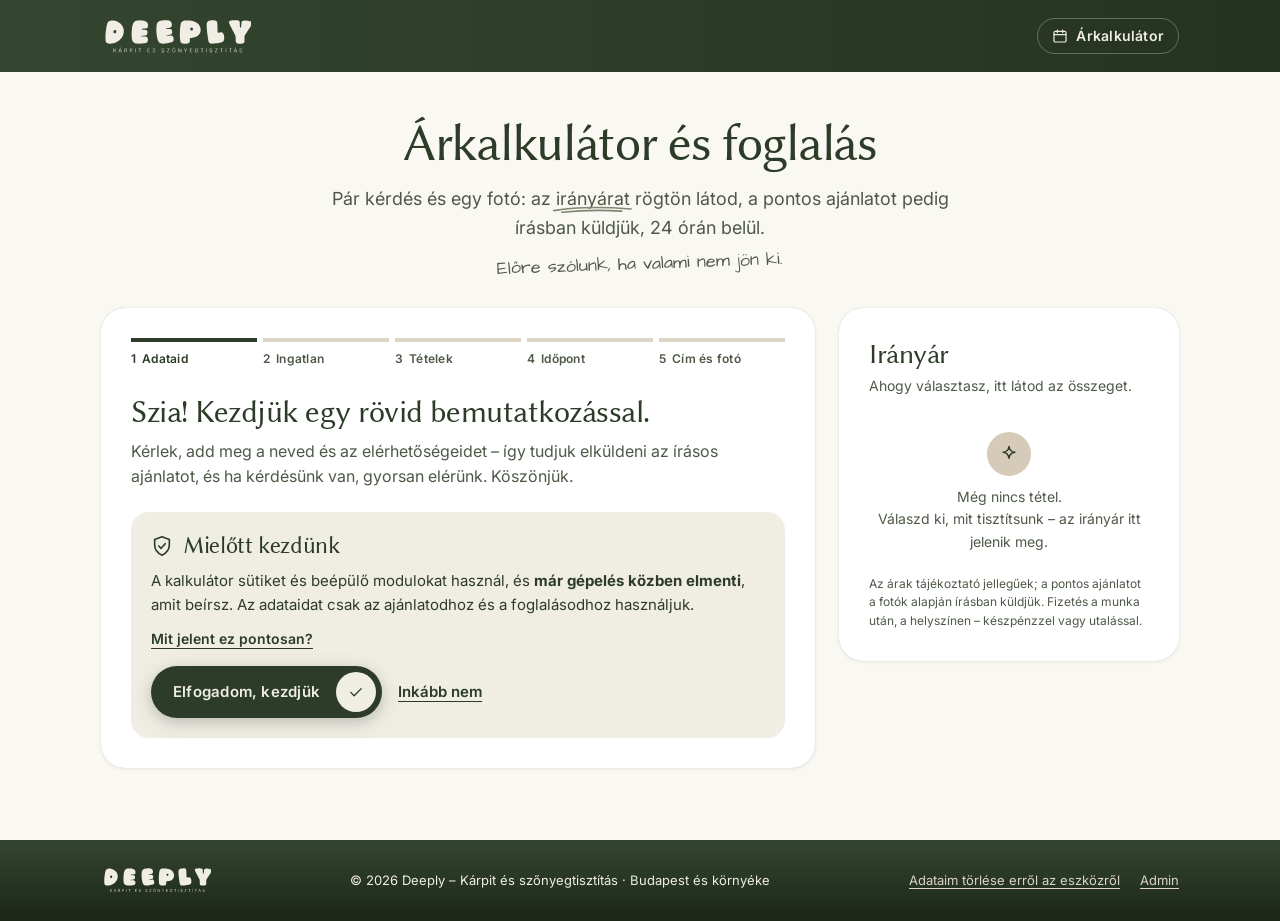
==== deeply/arkalkulator_foglalas.html @ d41de2c8 "Deeply: mobil lapozó-jelzés, új árkalkulátor (arculat, hozzájárulás, gépelés közbeni mentés, ajánlás" ====
<!DOCTYPE html>
<html lang="hu">
<head>
<meta charset="UTF-8">
<meta name="viewport" content="width=device-width, initial-scale=1.0, viewport-fit=cover">
<meta name="theme-color" content="#2D3C29">
<title>Árkalkulátor és foglalás – Deeply Kárpit és szőnyegtisztítás</title>
<link rel="icon" href="data:image/svg+xml,%3Csvg%20xmlns%3D%22http%3A%2F%2Fwww.w3.org%2F2000%2Fsvg%22%20viewBox%3D%220%200%205100%205130%22%3E%3Cpath%20fill%3D%22%232E3C29%22%20fill-rule%3D%22evenodd%22%20d%3D%22M102.1%202563.1A2454.7%202454.7%200%201%200%205011.5%202563.1A2454.7%202454.7%200%201%200%20102.1%202563.1Z%20M2674.0%201786.0C2605.0%201763.7%202537.5%201751.0%202470.0%201744.0C2402.5%201737.0%202323.2%201740.3%202269.0%201744.0C2214.8%201747.7%202183.0%201755.7%202145.0%201766.0C2107.0%201776.3%202071.2%201790.8%202041.0%201806.0C2010.8%201821.2%201985.8%201839.2%201964.0%201857.0C1942.2%201874.8%201925.5%201890.5%201910.0%201913.0C1894.5%201935.5%201882.8%201933.7%201871.0%201992.0C1859.2%202050.3%201845.3%202174.2%201839.0%202263.0C1832.7%202351.8%201827.5%202384.3%201833.0%202525.0C1838.5%202665.7%201859.3%202973.7%201872.0%203107.0C1884.7%203240.3%201893.8%203255.3%201909.0%203325.0C1924.2%203394.7%201944.5%203478.7%201963.0%203525.0C1981.5%203571.3%201998.0%203583.0%202020.0%203603.0C2042.0%203623.0%202052.2%203636.5%202095.0%203645.0C2137.8%203653.5%202215.8%203658.2%202277.0%203654.0C2338.2%203649.8%202405.2%203634.7%202462.0%203620.0C2518.8%203605.3%202557.3%203594.2%202618.0%203566.0C2678.7%203537.8%202766.3%203490.2%202826.0%203451.0C2885.7%203411.8%202928.3%203376.2%202976.0%203331.0C3023.7%203285.8%203071.3%203234.3%203112.0%203180.0C3152.7%203125.7%203192.2%203059.3%203220.0%203005.0C3247.8%202950.7%203263.5%202907.0%203279.0%202854.0C3294.5%202801.0%203307.0%202736.7%203313.0%202687.0C3319.0%202637.3%203320.5%202612.2%203315.0%202556.0C3309.5%202499.8%203295.2%202406.7%203280.0%202350.0C3264.8%202293.3%203245.5%202257.0%203224.0%202216.0C3202.5%202175.0%203185.3%202145.5%203151.0%202104.0C3116.7%202062.5%203062.5%202004.7%203018.0%201967.0C2973.5%201929.3%202941.3%201908.2%202884.0%201878.0C2826.7%201847.8%202743.0%201808.3%202674.0%201786.0Z%20M2699.0%202616.1A115.2%20130.6%20175.2%201%200%202469.5%202635.5A115.2%20130.6%20175.2%201%200%202699.0%202616.1Z%22%2F%3E%3C%2Fsvg%3E">
<link rel="preconnect" href="https://fonts.googleapis.com">
<link href="https://fonts.googleapis.com/css2?family=Libertinus+Sans:wght@400;700&display=swap" rel="stylesheet">
<link href="https://fonts.googleapis.com/css2?family=Inter:wght@400;500;600&display=swap" rel="stylesheet">
<link href="https://fonts.googleapis.com/css2?family=Architects+Daughter&display=swap" rel="stylesheet">
<!--
  Deeply – vevői árkalkulátor + foglalás (2026-10-19-i változat)
  • Arculat: a főoldallal közös Pantone-paletta, Libertinus Sans / Inter, a főoldal fejléce és gombjai (08_Brand_OS/A_kefe/Alapok).
  • Az első lépés a bemutatkozás: adatkezelés + sütik elfogadása, utána név, e-mail, telefon (mind kötelező).
  • Gépelés közben ment: a böngészőbe (localStorage) és – ha az Apps Script már ismeri a 'lead' műveletet – a Google-táblázat
    „Érdeklődők” lapjára. Mentés csak az elfogadás után indul.
  • Emlékszik, mire kattintott a látogató: a főoldal linkje hozza (?pick=…&int=…&faq=…&how=…&from=…), a kalkulátor pedig
    a saját választásait is megjegyzi – ebből ajánl.
  • Az árazás, a foglalás formátuma (tc_bookings_v1) és az admin-beállítások (tc_pricing_v1) változatlanok.
-->
<style>
:root{--mv:#2D3C29;--cm:#F0EDE5;--mg:#7E8772;--fog:#D6CBB9;--wt:#A0907F;--paper:#FAF8F3;--muted:#4E5948;--line:#DDD5C6;--err:#A33A1C;
  --r-lg:14px;--r-sm:8px;--r-xl:24px;
  --f-head:"Libertinus Sans",Georgia,serif;--sans:"Inter",system-ui,-apple-system,"Segoe UI",Roboto,Arial,sans-serif;--f-accent:"Architects Daughter","Segoe Print",cursive;
  --grad:linear-gradient(90deg,#34462F,#25321F);
  --sh1:0 1px 4px rgba(45,60,41,.08),0 0 1px rgba(45,60,41,.25);--sh2:0 4px 11px rgba(45,60,41,.16),0 5px 24px rgba(45,60,41,.12)}
*{box-sizing:border-box}
html{-webkit-text-size-adjust:100%;scroll-behavior:smooth}
body{margin:0;background:var(--paper);color:var(--mv);font:400 16px/1.6 var(--sans)}
h1,h2,h3,p{margin:0}
a{color:inherit}
button,input,textarea{font:inherit;color:inherit}
button{-webkit-tap-highlight-color:transparent}
.wrap{max-width:1120px;margin:0 auto;padding:0 max(21px,env(safe-area-inset-left,0px))}
.i{display:block;flex:none}
.sr{position:absolute;width:1px;height:1px;overflow:hidden;clip:rect(0 0 0 0);white-space:nowrap}
:focus-visible{outline:3px solid var(--mg);outline-offset:2px}

/* ── Fejléc – ugyanaz, mint a főoldalon (sötét sáv, krém logó) */
header.fx{position:sticky;top:0;z-index:40;background:var(--grad);color:var(--cm)}
header.fx .wrap{display:flex;align-items:center;justify-content:space-between;gap:16px;height:72px}
header.fx .logo{display:block;width:150px;height:auto;color:var(--cm)}
.hd-tag{display:inline-flex;align-items:center;gap:8px;font:600 14px/1 var(--sans);letter-spacing:.015em;border:1px solid rgba(240,237,229,.3);border-radius:999px;padding:9px 14px;white-space:nowrap}
@media(max-width:760px){header.fx .wrap{height:64px}header.fx .logo{width:136px}.hd-tag{padding:8px 12px;font-size:13px}}

/* ── Bevezető */
.intro{padding:44px 0 4px;text-align:center}
.intro h1{font:400 52px/1.06 var(--f-head);letter-spacing:-.025em}
.intro p{max-width:620px;margin:14px auto 0;font-size:18px;line-height:1.6;color:var(--muted)}
.intro .acc{display:inline-block;margin-top:10px;font:400 18px/1.2 var(--f-accent);color:var(--muted);transform:rotate(-2deg)}
.ul{position:relative;white-space:nowrap}
.ul::after{content:"";position:absolute;left:-3%;right:-3%;bottom:-.2em;height:.36em;background:url("data:image/svg+xml,%3Csvg xmlns='http://www.w3.org/2000/svg' viewBox='0 0 120 14' preserveAspectRatio='none'%3E%3Cpath d='M2 9C30 3 75 2 118 6M14 12C45 8 80 8 104 10' fill='none' stroke='%237E8772' stroke-width='3' stroke-linecap='round'/%3E%3C/svg%3E") center/100% 100% no-repeat}
@media(max-width:48rem){.intro{padding:24px 0 0}.intro h1{font-size:34px}.intro p{font-size:15px;line-height:1.55;margin-top:8px}.intro .acc{display:none}}

/* ── Elrendezés */
.layout{display:grid;grid-template-columns:minmax(0,1fr) 340px;gap:24px;align-items:start;padding-top:28px;padding-bottom:72px}
@media(max-width:900px){.layout{grid-template-columns:minmax(0,1fr);padding-top:20px;padding-bottom:40px}}
.card{background:#fff;border-radius:var(--r-xl);box-shadow:var(--sh1);padding:30px}
#main{scroll-margin-top:84px}
@media(max-width:640px){.card{padding:22px 18px;border-radius:20px}}

/* ── Lépésjelző: asztalin címkés sáv, telefonon vékony szakaszok + egy sor szöveg */
.prog{list-style:none;margin:0 0 6px;padding:0;display:grid;grid-template-columns:repeat(5,1fr);gap:6px}
.prog li{border-top:4px solid var(--line);padding-top:9px;font:600 12px/1.3 var(--sans);letter-spacing:.02em;color:var(--muted);display:flex;gap:6px;align-items:baseline;min-width:0}
.prog li b{font-weight:600}
.prog li span{overflow:hidden;text-overflow:ellipsis;white-space:nowrap}
.prog li.done{border-color:var(--mg);color:var(--mv)}
.prog li.on{border-color:var(--mv);color:var(--mv)}
.prog li button{all:unset;cursor:pointer;display:flex;gap:6px;min-width:0}
.prog li button:hover span{text-decoration:underline;text-underline-offset:3px}
.prog li button:focus-visible{outline:3px solid var(--mg);outline-offset:3px;border-radius:4px}
.prog-t{display:none;font:500 12px/1.4 var(--sans);letter-spacing:.04em;text-transform:uppercase;color:var(--muted);margin:0 0 4px}
.prog-wrap{margin-bottom:26px}
@media(max-width:640px){.prog li{padding-top:0;border-top-width:5px;border-radius:3px}.prog li b,.prog li span{display:none}.prog-t{display:block}.prog-wrap{margin-bottom:20px}}

/* ── Kérdés-címek */
.q{font:400 32px/1.18 var(--f-head);letter-spacing:-.015em;outline:none}
.qs{color:var(--muted);margin:8px 0 22px}
.sub-h{font:600 15px/1.35 var(--sans);margin:24px 0 10px}
@media(max-width:48rem){.q{font-size:26px}.qs{font-size:15px;margin-bottom:18px}}
.pill{display:inline-flex;align-items:center;gap:8px;background:var(--cm);border-radius:999px;padding:5px 12px 5px 5px;font:500 13px/1.3 var(--sans);margin-bottom:14px}
.pill .ci{width:28px;height:28px}

/* ── Választó kártyák (a főoldal „Mit tisztítsunk?” sorának mintájára) */
.opts{display:grid;grid-template-columns:repeat(auto-fill,minmax(240px,1fr));gap:12px}
.opts.one{grid-template-columns:1fr}
.opt{display:flex;align-items:center;gap:12px;width:100%;text-align:left;background:#fff;border:1.5px solid var(--line);border-radius:16px;padding:11px 14px 11px 11px;min-height:70px;cursor:pointer;transition:border-color .15s,box-shadow .15s,background .15s}
.opt:hover{border-color:var(--mg);box-shadow:var(--sh1)}
.opt.sel{border-color:var(--mv);box-shadow:inset 0 0 0 1px var(--mv);background:var(--paper)}
.opt .tx{min-width:0;flex:1}
.opt b{display:block;font:600 16px/1.3 var(--sans)}
.opt small{display:block;font:400 14px/1.4 var(--sans);color:var(--muted);margin-top:2px}
.opt .pr{flex:none;font:600 14px/1.2 var(--sans);white-space:nowrap}
.opt .tick{flex:none;width:26px;height:26px;border-radius:50%;border:1.5px solid var(--line);display:grid;place-items:center;color:transparent;background:#fff}
.opt.sel .tick{background:var(--mv);border-color:var(--mv);color:var(--cm)}
.opt .go{flex:none;color:var(--mv)}
.tag{display:inline-block;vertical-align:2px;margin-left:6px;background:var(--fog);color:var(--mv);border-radius:999px;padding:3px 8px;font:600 11px/1.2 var(--sans);letter-spacing:.04em;text-transform:uppercase}
.tag.dk{background:var(--mv);color:var(--cm)}
.ci{flex:none;width:44px;height:44px;border-radius:50%;display:grid;place-items:center}

/* ── Mezők */
.field{margin:0 0 16px}
.field>label,.lbl{display:block;font:600 14px/1.35 var(--sans);margin-bottom:6px}
.field .opt-l{font-weight:400;color:var(--muted)}
.req{color:var(--err)}
.inp{width:100%;background:#fff;border:1.5px solid var(--line);border-radius:12px;padding:12px 14px;font-size:16px;line-height:1.4;min-height:50px;transition:border-color .15s,box-shadow .15s}
.inp::placeholder{color:#8C8A80}
.inp:focus{outline:none;border-color:var(--mv);box-shadow:0 0 0 3px rgba(126,135,114,.28)}
.inp.bad{border-color:var(--err)}
.inp,.upload{scroll-margin:96px 0 120px}
textarea.inp{min-height:96px;resize:vertical}
.msg{font:500 13px/1.4 var(--sans);color:var(--err);margin-top:6px}
.msg:empty{display:none}
.row2{display:grid;grid-template-columns:140px 1fr;gap:12px}
@media(max-width:480px){.row2{grid-template-columns:1fr}}

/* ── Hozzájárulás (adatkezelés + sütik + beépülő modulok) */
.gdpr{background:var(--cm);border-radius:18px;padding:20px}
.gdpr h3{font:400 24px/1.2 var(--f-head);letter-spacing:-.015em;display:flex;align-items:center;gap:10px;margin-bottom:8px}
.gdpr p{font-size:15px;line-height:1.6}
.gdpr ul{margin:10px 0 0;padding-left:1.1em;font-size:14px;line-height:1.55;color:var(--muted)}
.gdpr ul li+li{margin-top:5px}
.gdpr details{margin-top:12px}
.gdpr summary{cursor:pointer;font:600 14px/1.4 var(--sans);text-decoration:underline;text-underline-offset:4px;list-style:none}
.gdpr summary::-webkit-details-marker{display:none}
.gdpr .acts{display:flex;align-items:center;gap:16px;flex-wrap:wrap;margin-top:18px}
.gdpr.ok{display:flex;align-items:center;gap:10px;padding:12px 16px;font-size:14px}
.gdpr.ok .ck{width:26px;height:26px;border-radius:50%;background:var(--mv);color:var(--cm);display:grid;place-items:center;flex:none}
.nope{margin-top:14px}

/* ── Gombok – a főoldal pirula-CTA-ja */
.nav{display:flex;align-items:center;justify-content:space-between;gap:12px;margin-top:28px;flex-wrap:wrap}
.nav>span:empty{display:none}
.nav>span:empty+.cta{margin-left:auto}
.cta{display:inline-flex;align-items:center;justify-content:space-between;gap:16px;background:var(--mv);color:var(--cm);border:0;border-radius:999px;padding:6px 6px 6px 22px;min-height:52px;font:600 15px/1.2 var(--sans);letter-spacing:.015em;text-decoration:none;cursor:pointer;box-shadow:var(--sh2);transition:background .15s,opacity .15s}
.cta .cc{width:40px;height:40px;border-radius:50%;background:var(--cm);color:var(--mv);display:grid;place-items:center;flex:none}
.cta:hover{background:#3a4c35}
.cta[disabled]{opacity:.45;cursor:not-allowed;box-shadow:none}
.cta.lt{background:var(--cm);color:var(--mv);box-shadow:none}.cta.lt .cc{background:var(--mv);color:var(--cm)}
.cta.lt:hover{background:#e6e1d6}
.back{background:none;border:0;padding:10px 0;font:600 15px/1.2 var(--sans);color:var(--mv);text-decoration:underline;text-underline-offset:4px;cursor:pointer}
.btn2{display:inline-flex;align-items:center;gap:8px;background:transparent;border:1.5px solid var(--mv);color:var(--mv);border-radius:999px;padding:9px 16px;font:600 14px/1.2 var(--sans);cursor:pointer;text-decoration:none;white-space:nowrap}
.btn2:hover{background:var(--cm)}
.btn2.sm{padding:7px 12px;font-size:13px}
@media(max-width:640px){.nav{flex-direction:column-reverse;align-items:stretch}.nav .cta{width:100%}.nav .back{align-self:center}}

/* ── Megjegyzések, ajánlások */
.note{display:flex;gap:10px;align-items:flex-start;background:var(--cm);border-left:3px solid var(--wt);border-radius:10px;padding:12px 14px;font-size:14px;line-height:1.55;margin-top:14px}
.note .i{color:var(--mv);margin-top:1px}
.note.ok{border-left-color:var(--mg)}
.note.err{border-left-color:var(--err)}
.reco{background:var(--cm);border-radius:16px;padding:14px 16px;margin:0 0 20px}
.reco h3{display:flex;align-items:center;gap:8px;font:600 12px/1.4 var(--sans);letter-spacing:.06em;text-transform:uppercase;color:var(--muted);margin:0 0 4px}
.reco-i{display:grid;grid-template-columns:auto minmax(0,1fr) auto;align-items:center;gap:6px 12px;background:#fff;border-radius:12px;padding:10px 12px;margin-top:8px}
.reco-i b{display:block;font:600 15px/1.3 var(--sans)}
.reco-i small{display:block;color:var(--muted);font-size:13px;line-height:1.45}
.reco-i .ci{width:38px;height:38px}
@media(max-width:520px){.reco-i{grid-template-columns:auto minmax(0,1fr)}.reco-i .btn2{grid-column:2;justify-self:start}}
.hello{display:flex;gap:12px;align-items:center;flex-wrap:wrap;background:var(--cm);border-radius:14px;padding:12px 14px;margin:0 0 20px;font-size:14px}
.hello .tx{flex:1;min-width:180px}
.who{display:flex;align-items:center;gap:12px;background:var(--paper);border:1px solid var(--line);border-radius:14px;padding:10px 14px;margin:0 0 20px;font-size:14px}
.who .tx{flex:1;min-width:0;overflow-wrap:anywhere}
.who b{display:block}

/* ── Mentés-jelző */
.save{display:flex;align-items:center;gap:8px;font:500 12px/1.4 var(--sans);letter-spacing:.04em;color:var(--muted);margin-top:2px;min-height:18px}
.save i{width:8px;height:8px;border-radius:50%;background:var(--line);flex:none}
.save.local i{background:var(--wt)}.save.typing i{background:var(--mg);animation:pulse 1s ease-in-out infinite}.save.cloud i{background:var(--mv)}
@keyframes pulse{50%{opacity:.3}}
.lock{display:flex;align-items:center;gap:8px;font-size:13px;color:var(--muted);margin-top:14px}

/* ── Mennyiség */
.qty{display:flex;align-items:center;gap:10px;margin:4px 0 6px}
.qty button{width:48px;height:48px;border-radius:50%;border:1.5px solid var(--line);background:#fff;display:grid;place-items:center;cursor:pointer;color:var(--mv)}
.qty button:hover{border-color:var(--mv)}
.qty input{width:100px;text-align:center;font:600 20px/1 var(--sans);border:1.5px solid var(--line);border-radius:12px;padding:12px 8px;min-height:50px}
.qty input:focus{outline:none;border-color:var(--mv)}
.qty span{color:var(--muted)}

/* ── Naptár */
.calhead{display:flex;align-items:center;justify-content:space-between;margin:4px 0 10px}
.calhead strong{font:400 24px/1.2 var(--f-head);letter-spacing:-.015em}
.calhead button{width:44px;height:44px;border-radius:50%;border:1.5px solid var(--line);background:#fff;display:grid;place-items:center;cursor:pointer;color:var(--mv)}
.calhead button:disabled{opacity:.35;cursor:not-allowed}
.cal{display:grid;grid-template-columns:repeat(7,1fr);gap:6px}
.cal .dow{text-align:center;font:500 12px/1.4 var(--sans);letter-spacing:.04em;color:var(--muted);padding:2px 0 4px}
.cal .day{aspect-ratio:1;border:1.5px solid var(--line);border-radius:12px;background:#fff;display:grid;place-items:center;font:500 15px/1 var(--sans);cursor:pointer;padding:0;color:var(--mv)}
.cal .day:hover{border-color:var(--mv)}
.cal .day.empty{border:0;background:none;cursor:default}
.cal .day.past{color:#B5AE9F;background:transparent;border-color:transparent;cursor:not-allowed}
.cal .day.today{border-color:var(--mg)}
.cal .day.sel{background:var(--mv);border-color:var(--mv);color:var(--cm);font-weight:600}
@media(max-width:400px){.cal{gap:4px}.cal .day{border-radius:10px;font-size:14px}}
.chips{display:flex;flex-wrap:wrap;gap:8px;margin-top:12px}
.dchip{display:inline-flex;align-items:center;gap:6px;background:var(--fog);border:0;border-radius:999px;padding:6px 8px 6px 12px;font:500 13px/1.2 var(--sans);cursor:pointer;color:var(--mv)}
.empty-t{font-size:14px;color:var(--muted);margin-top:12px}
.seg{display:flex;gap:8px;flex-wrap:wrap}
.seg label{position:relative;border:1.5px solid var(--line);border-radius:999px;padding:10px 18px;font:600 14px/1.2 var(--sans);cursor:pointer;background:#fff}
.seg label:has(input:checked){background:var(--mv);border-color:var(--mv);color:var(--cm)}
.seg input{position:absolute;opacity:0;pointer-events:none}
.seg label:has(input:focus-visible){outline:3px solid var(--mg);outline-offset:2px}

/* ── Fotók */
.photos{display:flex;flex-wrap:wrap;gap:10px;margin-bottom:10px}
.photos:empty{display:none}
.thumb{position:relative;width:86px;height:86px;border-radius:12px;overflow:hidden;box-shadow:var(--sh1)}
.thumb img{width:100%;height:100%;object-fit:cover;display:block}
.thumb button{position:absolute;top:4px;right:4px;width:28px;height:28px;border-radius:50%;border:0;background:rgba(45,60,41,.82);color:var(--cm);display:grid;place-items:center;cursor:pointer}
.upload{display:flex;align-items:center;justify-content:center;gap:10px;border:1.5px dashed var(--wt);border-radius:14px;padding:16px;font:600 15px/1.2 var(--sans);cursor:pointer;color:var(--mv);background:#fff;min-height:56px}
.upload:hover{background:var(--cm)}
.field .upload{display:flex;margin:0;font:600 15px/1.2 var(--sans)}
.tickrow,.field .tickrow{display:flex;gap:12px;align-items:center;margin-top:12px;font:400 15px/1.4 var(--sans);background:var(--paper);border:1px solid var(--line);border-radius:12px;padding:12px 14px;cursor:pointer;font-size:15px}
.box{appearance:none;-webkit-appearance:none;flex:none;width:24px;height:24px;margin:0;border:1.5px solid var(--mv);border-radius:7px;background:#fff;display:grid;place-items:center;cursor:pointer}
.box:checked{background:var(--mv)}
.box:checked::after{content:"";width:11px;height:6px;border:2px solid var(--cm);border-top:0;border-right:0;transform:translate(0,-1px) rotate(-45deg)}

/* ── Összesítő (irányár) */
.sum{position:sticky;top:96px;scroll-margin-top:84px}
.sum h3{font:400 28px/1.18 var(--f-head);letter-spacing:-.015em}
.sum .lead{font-size:14px;color:var(--muted);margin:4px 0 12px}
.line{display:flex;align-items:flex-start;justify-content:space-between;gap:12px;padding:12px 0;border-bottom:1px solid var(--line)}
.line .tx{flex:1;min-width:0}
.line b{display:block;font:600 15px/1.35 var(--sans)}
.line small{display:block;color:var(--muted);font-size:13px;line-height:1.45;margin-top:2px}
.line .am{font:600 15px/1.35 var(--sans);white-space:nowrap}
.line .rm{flex:none;width:30px;height:30px;border-radius:50%;border:0;background:var(--cm);color:var(--mv);display:grid;place-items:center;cursor:pointer;margin-top:-3px}
.tot{display:flex;justify-content:space-between;gap:12px;font-size:14px;margin-top:10px;color:var(--muted)}
.tot span:last-child{color:var(--mv);font-weight:600;white-space:nowrap}
.tot.big{margin-top:14px;padding:14px 16px;border-radius:14px;background:var(--mv);color:var(--cm);align-items:baseline}
.tot.big span:first-child{font:600 14px/1.2 var(--sans)}
.tot.big span:last-child{font:400 30px/1 var(--f-head);color:var(--cm)}
.sum .empty{text-align:center;color:var(--muted);padding:22px 8px 8px;font-size:14px}
.sum .empty .ci{margin:0 auto 10px;background:var(--cm);color:var(--mv)}
.fine{font-size:12px;color:var(--muted);margin-top:14px;line-height:1.55}
body.is-done .sum{display:none}body.is-done .layout{grid-template-columns:minmax(0,1fr);max-width:780px}
@media(max-width:900px){.sum{position:static}}

/* ── Telefonon alul ragadó irányár-sáv (a főoldal „Árkalkulátor megnyitása” sávjának párja) */
.mb{display:none}
@media(max-width:900px){.mb.show{display:block;position:fixed;left:0;right:0;bottom:0;z-index:45;background:#fff;padding:10px 16px calc(10px + env(safe-area-inset-bottom,0px));box-shadow:0 -2px 14px rgba(45,60,41,.12)}
 body.has-mb{padding-bottom:84px}}
.mb a{display:flex;justify-content:space-between;align-items:center;gap:12px;background:var(--mv);color:var(--cm);border-radius:999px;padding:6px 6px 6px 22px;text-decoration:none;font:600 15px/1.2 var(--sans)}
.mb a b{font:400 24px/1 var(--f-head);margin-left:6px}
.mb .cc{width:44px;height:44px;border-radius:50%;background:var(--cm);color:var(--mv);display:grid;place-items:center;transform:rotate(90deg)}

/* ── Kész */
.done-h{text-align:center;padding:6px 0 4px}
.done-h .ck{width:64px;height:64px;border-radius:50%;background:var(--mv);color:var(--cm);display:grid;place-items:center;margin:0 auto 16px}
.done-h p{color:var(--muted);max-width:520px;margin:10px auto 0}
.state{text-align:center;font-size:14px;margin:14px 0 4px;min-height:20px}
.state .ok{color:var(--mv);font-weight:600}.state .err{color:var(--err)}
.facts{display:grid;gap:10px;margin:20px 0}
.facts div{display:flex;gap:12px;align-items:flex-start;font-size:14px;line-height:1.5}
.facts .ci{width:34px;height:34px}
pre.sumtxt{background:var(--paper);border:1px solid var(--line);border-radius:12px;padding:14px;white-space:pre-wrap;font:400 13px/1.55 ui-monospace,Consolas,monospace;color:var(--mv);margin:16px 0 0;max-height:320px;overflow:auto}
details.raw summary{cursor:pointer;font:600 14px/1.4 var(--sans);margin-top:18px}

/* ── Lábléc */
footer.fo{background:linear-gradient(#34452F,#1C2619);color:var(--cm);padding:26px 0 calc(26px + env(safe-area-inset-bottom,0px));font-size:13px}
footer.fo .wrap{display:flex;flex-wrap:wrap;gap:10px 24px;justify-content:space-between;align-items:center}
footer.fo .lk{display:flex;flex-wrap:wrap;gap:8px 20px}
footer.fo a,footer.fo button{color:#D9D4C7;background:none;border:0;padding:0;font:400 13px/1.5 var(--sans);cursor:pointer;text-decoration:underline;text-underline-offset:3px}
footer.fo .logo{width:110px;color:var(--cm)}
@media(prefers-reduced-motion:reduce){html{scroll-behavior:auto}.save.typing i{animation:none}}
</style>
</head>
<body>
<svg width="0" height="0" style="position:absolute" aria-hidden="true"><symbol id="wm" viewBox="0 0 4050 1050"><path d="M0 0 C0.4 -0 0.4 -0 2.3 -0 C12.5 0 22.6 0.3 32.8 1.1 C33.7 1.1 34.7 1.2 35.7 1.3 C39.8 1.7 43.7 2.2 47.7 3.2 C51.4 4.2 54.9 4.7 58.8 5.1 C64.7 5.8 70 7.1 75.6 9.2 C78.5 10.2 81.2 10.8 84.1 11.4 C107.2 17 133.4 32.2 146.5 52.2 C147.6 53.9 148.5 55.7 149.5 57.4 C150.5 59.2 150.5 59.2 151.6 60.8 C156.6 67.8 158.9 76.1 161.5 84.2 C161.8 85.2 162.1 86.2 162.5 87.3 C168.6 109 168.6 134.3 163.5 156.2 C163.4 156.5 163.4 156.5 163 158.2 C161.3 166 159.4 172.9 154.5 179.2 C153.8 180.1 153.2 181 152.5 181.9 C142.8 194.3 132.6 199.5 117.3 202.6 C116.3 202.8 115.4 203 114.4 203.2 C97.3 206.8 79.9 209.3 62.6 211.7 C59.5 212.2 56.5 212.9 53.4 213.6 C48.7 214.8 44 215.6 39.2 216.2 C20.5 218.7 20.5 218.7 12.5 223.2 C10.3 226.1 9.5 227.5 9.5 231.2 C10.8 235 12.4 236.7 15.5 239.2 C19.3 241.1 21.8 241.3 25.9 240.9 C31.9 240.3 37.8 239.9 43.8 239.7 C44.8 239.6 45.7 239.6 46.7 239.5 C63.7 238.7 80.7 238 97.7 237.9 C99.1 237.9 100.5 237.9 101.9 237.8 C119.2 237.6 140.9 239.5 154.5 251.2 C161.6 258.2 166.4 265.5 169.1 275.1 C169.3 275.8 169.5 276.5 169.8 277.3 C171.8 284.5 172.7 291.7 173.3 299.1 C173.4 300.6 173.6 302 173.8 303.5 C176 323.3 176.7 346.4 166.5 364.2 C166.2 364.7 166.2 364.7 164.9 367.1 C161.2 373.3 157.3 377.9 151.5 382.2 C150.9 382.7 150.2 383.2 149.6 383.8 C136.7 393.6 117.6 394.8 102.2 397.2 C99 397.7 95.8 398.2 92.6 398.7 C90.5 399.1 88.4 399.4 86.2 399.8 C74.9 401.6 63.5 403.6 52.2 405.7 C49.6 406.2 47.1 406.6 44.5 407 C43.7 407.1 43 407.3 42.2 407.4 C40.3 407.7 38.5 408 36.6 408.3 C32.1 409.6 28.8 411.9 25.5 415.2 C25.3 417.4 25.3 417.4 25.4 419.8 C25.4 420.6 25.4 421.4 25.4 422.3 C25.4 422.6 25.4 422.6 25.5 424.2 C37.8 428 53.1 424.5 65.6 422.8 C69 422.3 72.4 421.8 75.8 421.4 C76.7 421.3 77.5 421.2 78.4 421 C84.6 420.3 90.7 419.8 97 419.5 C100.5 419.2 104 418.7 107.6 418.1 C116.5 416.9 125.4 416.9 134.5 416.9 C137.3 416.9 140.2 416.9 143.1 416.8 C144.9 416.8 146.8 416.8 148.6 416.8 C149.5 416.8 150.3 416.8 151.2 416.8 C160.6 416.9 168.5 419.5 176.2 424.9 C176.8 425.4 177.5 425.8 178.2 426.3 C182.8 429.5 186.9 432.8 190.5 437.2 C191.2 438 191.9 438.8 192.6 439.7 C214.5 467.3 219.1 499.3 215.9 533.7 C212.9 553.9 203.2 571.7 186.7 583.9 C178.5 589.4 169.9 592.5 160.5 595.3 C158.1 596 155.9 596.8 153.6 597.8 C148.8 599.6 143.9 600.4 138.9 601.4 C135.2 602.2 131.7 603.3 128.1 604.4 C124.1 605.6 120.2 606.5 116.2 607.3 C113.1 608 110.1 608.8 107 609.6 C100.8 611.1 94.6 612.5 88.3 613.7 C87.8 613.8 87.8 613.8 84.9 614.4 C81.3 615.1 77.7 615.8 74.1 616.6 C72.8 616.8 71.6 617.1 70.3 617.3 C46.1 622.1 21.9 626.5 -2.5 629.9 C-2.9 629.9 -2.9 629.9 -4.8 630.2 C-10 630.9 -15.3 631.6 -20.5 632.2 C-20.9 632.2 -20.9 632.2 -22.9 632.5 C-37.1 634.2 -51.2 634.5 -65.4 634.4 C-69 634.4 -72.6 634.4 -76.2 634.5 C-78.5 634.5 -80.8 634.5 -83.2 634.5 C-84.2 634.5 -85.3 634.5 -86.3 634.5 C-93.9 634.4 -101.1 633.5 -108.5 632.2 C-108.9 632.1 -108.9 632.1 -110.6 631.8 C-142.3 626.3 -171.4 612.9 -190.9 586.3 C-194.9 580.6 -197.8 574.6 -200.5 568.2 C-200.9 567.2 -201.4 566.2 -201.8 565.1 C-205.2 557.2 -208.1 549.2 -210.8 541.1 C-211.5 539.2 -212.2 537.3 -212.9 535.4 C-215.1 529.2 -217.2 523.1 -218.8 516.7 C-219.5 514.4 -220.2 512.1 -221 509.8 C-222.6 505.3 -223.6 500.6 -224.6 495.9 C-225.5 492.2 -226.4 488.6 -227.4 484.9 C-229.6 476 -231.4 467.1 -233.1 458.1 C-233.5 455.8 -233.9 453.5 -234.4 451.2 C-234.7 449.7 -235 448.2 -235.2 446.7 C-236.2 441.9 -237.1 437.1 -238.1 432.2 C-239.3 426.4 -240.3 420.5 -241.1 414.6 C-241.3 412.8 -241.6 411 -241.8 409.2 C-241.9 408.3 -242 407.5 -242.2 406.6 C-242.6 403.4 -243.1 400.3 -243.6 397.1 C-244.5 390.8 -245.1 384.4 -245.7 378 C-246.2 373 -246.8 368.1 -247.4 363.2 C-256.8 290.2 -256.3 212.5 -245.6 139.8 C-245.4 139 -245.3 138.2 -245.2 137.4 C-241.1 109.8 -232 79.9 -212.5 59.2 C-211.7 58.3 -210.9 57.4 -210.1 56.5 C-192.8 38.1 -167.7 25.5 -143.5 19.2 C-142.4 18.9 -141.3 18.6 -140.1 18.3 C-136.9 17.4 -133.7 16.5 -130.5 15.7 C-129.2 15.4 -127.9 15 -126.6 14.7 C-116.7 12 -106.9 10.1 -96.8 8.5 C-94.6 8.2 -92.5 7.8 -90.3 7.5 C-78.4 5.5 -66.4 4.3 -54.3 3.1 C-53.5 3 -52.6 2.9 -51.7 2.8 C-34.5 1.1 -17.3 -0 0 0 Z " fill="currentColor" transform="translate(1746.5,84.8125)"/>
<path d="M0 0 C18.4 15.5 23.7 36.3 26.1 59.2 C26.3 61.6 26.6 64 27 66.4 C28.1 74.5 28.6 82.5 28.9 90.7 C28.9 91.8 29 92.9 29 94.1 C29.5 106.3 29.7 118.6 29.8 130.8 C29.9 134.9 29.9 139 30 143 C30.1 153.2 30.3 163.3 30.4 173.4 C30.5 181.4 30.7 189.3 30.8 197.2 C30.8 200.6 30.9 204 30.9 207.4 C31 211.2 31 214.9 31.1 218.7 C31.1 219.3 31.1 219.3 31.1 222 C31.2 227.7 31.5 233.3 32.1 238.9 C32.5 241.7 32.6 244.5 32.7 247.3 C32.7 248.3 32.7 249.4 32.8 250.5 C32.8 252.7 32.9 254.9 33 257.2 C33 258.2 33.1 259.3 33.1 260.4 C33.1 261.4 33.2 262.3 33.2 263.3 C33.4 265.9 33.8 268.4 34.4 271 C34.5 272.6 34.6 274.1 34.6 275.7 C34.6 276.1 34.6 276.1 34.7 278.3 C34.7 278.8 34.7 278.8 34.8 281.1 C36 308 36 308 46.1 317.6 C53.8 322.3 63.3 320.4 71.7 318.5 C72.5 318.2 73.4 318 74.3 317.8 C91.8 313.6 110.2 309.6 128.2 309.5 C129 309.5 129.7 309.5 130.4 309.5 C135.1 309.6 139 310.7 143.3 312.3 C145.9 313.2 148.5 313.7 151.2 314.2 C165.3 317.8 177.2 327.8 184.8 340.1 C185.7 341.7 186.5 343.4 187.4 345 C187.6 345.4 187.6 345.4 188.7 347.6 C191.2 352.3 193.4 357.1 195.4 362 C195.7 362.7 196 363.4 196.3 364.2 C212.4 407.1 221.7 484.9 203 527.6 C200.5 532.7 197.7 537.4 194.4 542 C193.7 542.9 193.1 543.8 192.5 544.7 C188.1 550.5 183.4 554.8 177.4 559 C176.4 559.7 175.5 560.4 174.5 561.1 C168.3 565.4 162.4 568.4 155.4 571 C152.4 572.2 149.5 573.5 146.5 574.8 C139.4 577.6 132.1 579.7 124.7 581.8 C123.9 582 123.1 582.3 122.3 582.5 C120.5 583 118.7 583.5 116.9 584 C115 584.6 113 585.1 111.1 585.7 C97.4 589.6 83.7 592.7 69.7 595.1 C67.7 595.4 65.8 595.7 63.8 596.1 C47.6 598.9 31.3 601.3 15 603.5 C11.5 604 8.1 604.5 4.7 605.1 C-1.7 606.1 -8.1 606.6 -14.6 607 C-21.1 607.4 -27.6 608 -34.1 609 C-43.6 610.4 -53.2 610.9 -62.8 611.6 C-65.5 611.8 -68.3 611.9 -71.1 612.1 C-72.9 612.3 -74.6 612.4 -76.4 612.5 C-80.8 612.8 -85.1 613.1 -89.5 613.6 C-98.3 614.3 -107.1 614.3 -116 614.3 C-118.1 614.3 -120.2 614.3 -122.3 614.4 C-139.1 614.6 -156.4 614.1 -171.7 606.3 C-172.4 606 -173.1 605.6 -173.8 605.3 C-180 602.1 -184.9 598.1 -189.6 593 C-190.3 592.3 -191 591.5 -191.7 590.8 C-203.6 577.2 -210.1 558.4 -213.6 541 C-213.9 539.8 -214.1 538.6 -214.4 537.3 C-216.8 525.3 -218.9 513.3 -220.9 501.2 C-221.7 496.5 -222.5 491.7 -223.4 486.9 C-229.1 454.1 -229.1 454.1 -230.7 439.3 C-231.2 433.8 -232 428.5 -233 423.1 C-234.8 413.3 -236.2 403.5 -237.6 393.6 C-237.8 392.7 -237.9 391.8 -238 390.8 C-239.8 378.6 -241.4 366.3 -242.7 354 C-243.3 347.4 -244.2 340.8 -245.1 334.2 C-246.6 323.9 -247.6 313.5 -248.5 303.1 C-249.1 297.1 -249.7 291.1 -250.6 285.1 C-251.8 277.3 -252.4 269.5 -253 261.6 C-253.3 258.4 -253.5 255.1 -253.8 251.8 C-253.8 251 -253.9 250.1 -254 249.2 C-254.5 242.4 -255.1 235.6 -255.7 228.7 C-255.9 226.6 -256 224.5 -256.2 222.4 C-256.5 219.3 -256.7 216.2 -257 213.1 C-259.3 187.3 -259.8 161.6 -259.8 135.7 C-259.8 132.2 -259.8 128.7 -259.8 125.1 C-260 74 -260 74 -255 58.1 C-254.7 57.2 -254.5 56.4 -254.2 55.5 C-250.5 43.7 -244.6 33.4 -236.6 24 C-236.3 23.6 -236.3 23.6 -234.7 21.5 C-224.2 9 -205.8 1.1 -190.6 -4 C-190 -4.2 -189.4 -4.4 -188.7 -4.6 C-178.5 -8 -168.3 -10.1 -157.6 -11.6 C-155.3 -11.9 -152.9 -12.3 -150.6 -12.7 C-138.1 -14.8 -125.7 -15.9 -113 -16.6 C-110.1 -16.8 -107.2 -17 -104.2 -17.2 C-102.5 -17.3 -100.7 -17.4 -98.9 -17.5 C-94.1 -17.8 -89.3 -18.2 -84.6 -18.8 C-56.3 -21.9 -23 -17.6 0 0 Z " fill="currentColor" transform="translate(3114.625,105)"/>
<path d="M0 0 C0.8 -0 1.5 -0 2.3 -0 C3.9 -0 5.5 -0 7.1 0 C9.5 0 11.9 0 14.3 -0 C15.8 -0 17.4 -0 18.9 0 C19.3 -0 19.3 -0 21.1 -0 C25.9 0 30.5 0.5 35.2 1.1 C37.6 1.3 39.9 1.5 42.2 1.6 C42.8 1.6 42.8 1.6 46.1 1.8 C46.8 1.9 47.4 1.9 48.1 1.9 C115.1 5.9 115.1 5.9 134.2 26.1 C142.3 35.5 142.5 45.9 142.8 57.8 C142.9 59.9 142.9 62.1 143 64.2 C143 65.2 143 66.1 143.1 67.1 C143.2 70.1 143.2 70.1 143.7 73.7 C144.5 79.6 144.5 85.6 144.7 91.6 C144.8 93.6 144.8 95.5 144.9 97.5 C145 102.4 145.2 107.3 145.3 112.1 C147.5 192.3 147.5 192.3 157.2 203.4 C159.7 205.5 161 206.1 164.2 206.1 C170.1 203.2 172.5 198.9 175.2 193.1 C176.5 189.2 177.2 185.3 177.9 181.3 C178.1 180.2 178.3 179.1 178.5 177.9 C180.8 164.8 182.4 151.6 183.9 138.4 C184 137.2 184.2 135.9 184.3 134.6 C186.3 117.9 187.9 101.2 189.1 84.5 C189.8 74.3 190.6 64.2 191.9 54 C192.2 52.1 192.4 50.2 192.6 48.3 C193.4 42.2 194.2 37.9 198.2 33.1 C198.7 32.5 199.1 31.9 199.6 31.3 C211.1 18.6 229.1 15.7 245.2 13.1 C246.3 12.9 247.4 12.8 248.5 12.6 C260.4 10.7 272.4 10.7 284.4 10.7 C285.6 10.7 286.7 10.7 287.9 10.7 C305.9 10.7 323.6 11.7 341.5 13.4 C342.6 13.6 343.7 13.7 344.8 13.8 C357.1 15 369.1 16.7 381.2 19.1 C383.5 19.6 385.8 20 388.1 20.4 C404.7 23.4 421 26.4 437 32.1 C440.1 33.1 443 33.6 446.2 34.1 C446.3 49.9 446.4 65.6 446.4 81.4 C446.5 88.7 446.5 96 446.5 103.3 C446.6 109.7 446.6 116 446.6 122.4 C446.6 125.8 446.6 129.1 446.7 132.5 C446.7 136.3 446.7 140 446.7 143.8 C446.7 144.9 446.7 146 446.7 147.2 C446.7 148.2 446.7 149.2 446.7 150.3 C446.7 150.7 446.7 150.7 446.7 153 C446.6 153.7 446.4 154.4 446.2 155.1 C444.3 156.3 444.3 156.3 442.2 157.1 C440.5 159.6 440.5 159.6 438.9 162.6 C438.6 163.2 438.6 163.2 437 165.9 C436.4 167 435.8 168 435.2 169.1 C427.1 183.1 418.3 196.7 409.2 210.1 C401 222.4 393 234.7 385.1 247.2 C382.2 251.8 379.2 256.3 376.3 260.9 C373.7 264.9 371.1 268.9 368.6 272.9 C365.8 277.3 362.8 281.7 359.8 286 C352.9 295.9 346.3 305.9 340 316.2 C336.8 321.3 333.4 326.4 330.1 331.4 C325.5 338.3 321 345.2 316.5 352.1 C315.3 354 314.1 355.9 312.9 357.8 C308.6 364.5 304.3 371.2 300.1 378 C297.9 381.4 295.7 384.9 293.5 388.3 C288.8 395.4 284.3 402.5 280.2 409.9 C279.9 410.6 279.5 411.2 279.1 411.9 C272.2 425.1 272.7 439.1 272.6 453.6 C272.6 456.8 272.5 460 272.5 463.1 C272.5 465.1 272.4 467 272.4 469 C272.4 469.9 272.4 470.7 272.4 471.6 C272.4 472.4 272.4 473.2 272.4 474 C272.2 476.1 272.2 476.1 271.7 478 C270.9 481.5 271.1 485.1 271.1 488.7 C271.1 489.6 271 490.4 271 491.3 C271 493.2 271 495.1 271 497 C271 499.9 271 502.9 270.9 505.9 C270.9 514.4 270.8 522.9 270.8 531.3 C270.7 536.5 270.7 541.7 270.6 546.9 C270.6 548.9 270.6 550.8 270.6 552.8 C270.5 581.8 270.5 581.8 265.5 594.9 C265.3 595.7 265 596.4 264.8 597.1 C259.6 610.6 250 619.7 237.2 626.1 C217.6 634.8 195.4 633.6 174.5 633.5 C170.3 633.5 166.2 633.5 162.1 633.5 C96.6 633.8 96.6 633.8 72.2 622.1 C71.2 621.7 70.2 621.2 69.2 620.8 C56.1 614.8 45.4 604.6 40.1 591.1 C38 584.9 37 578.7 36.1 572.2 C35.8 570 35.5 567.8 35.2 565.6 C35 564.6 34.9 563.7 34.8 562.7 C34.5 560.8 34.2 558.8 33.7 556.9 C31.7 546.9 31.9 536.8 31.9 526.6 C31.9 523.1 31.9 519.6 31.9 516.1 C31.8 506.2 31.8 496.4 31.8 486.5 C31.8 480.4 31.7 474.3 31.7 468.3 C31.7 466 31.7 463.7 31.7 461.4 C31.7 438 29 417.7 17.2 397.1 C16 394.9 14.9 392.7 13.7 390.4 C11.6 386.7 9.6 383 7.3 379.3 C4.4 374.6 1.9 369.6 -0.5 364.7 C-4.8 356.1 -9.3 347.6 -13.8 339.1 C-14.1 338.5 -14.4 337.9 -14.8 337.3 C-17.7 331.8 -20.6 326.4 -23.7 321.1 C-27.3 314.8 -30.7 308.4 -33.9 301.9 C-35.8 298.1 -37.7 294.3 -39.8 290.6 C-42.4 285.8 -44.9 280.8 -47.4 275.9 C-50.4 269.8 -53.5 263.8 -56.7 257.8 C-60.4 250.7 -64 243.6 -67.4 236.3 C-70.6 229.4 -74.2 222.9 -78.1 216.4 C-81.4 210.9 -84.2 205.2 -86.9 199.4 C-88.9 194.8 -91.2 190.4 -93.6 186.1 C-97.6 178.7 -101 171.1 -104.5 163.5 C-107.7 156.5 -111 149.5 -114.3 142.5 C-151.9 64.4 -151.9 64.4 -146.8 45.7 C-141.7 32.2 -131 23.6 -118.4 17.8 C-117.2 17.2 -116 16.7 -114.8 16.1 C-113.7 15.7 -112.7 15.2 -111.6 14.7 C-103.8 11.4 -96.2 10 -87.8 8.9 C-83.9 8.4 -80.1 7.5 -76.2 6.6 C-68.3 4.9 -60.4 4.2 -52.3 3.5 C-50.8 3.4 -49.3 3.3 -47.9 3.1 C-38.1 2.3 -28.4 1.7 -18.6 1.4 C-17.7 1.4 -16.9 1.4 -16 1.3 C-15.3 1.3 -14.5 1.3 -13.8 1.3 C-11.8 1.1 -11.8 1.1 -10 0.6 C-6.7 -0.1 -3.4 -0 0 0 Z " fill="currentColor" transform="translate(3603.765625,85.8671875)"/>
<path d="M0 0 C0.7 -0 1.5 -0 2.2 -0 C3.7 -0 5.2 -0 6.8 0 C9.1 0 11.4 0 13.7 -0 C15.2 -0 16.7 -0 18.2 0 C18.9 -0 19.5 -0 20.2 -0 C25 0 29.5 0.5 34.2 1.1 C36 1.3 37.9 1.4 39.8 1.4 C40.8 1.5 41.8 1.5 42.8 1.5 C44.9 1.6 47 1.7 49 1.7 C49.5 1.8 49.5 1.8 52 1.9 C52.9 1.9 53.8 1.9 54.7 1.9 C57.2 2.1 57.2 2.1 59 2.6 C62.1 3.4 65.2 3.5 68.4 3.7 C87.8 5 106.3 7.4 125.2 12.1 C126.2 12.4 127.1 12.6 128.2 12.9 C147.5 17.6 165.6 24.7 183.2 34.1 C184.2 34.7 185.3 35.3 186.4 35.9 C201.7 44.4 217.2 57.3 225.2 73.1 C225.8 74.3 226.5 75.5 227.1 76.6 C241.3 102.7 241.9 133.5 236.2 162.1 C235.9 163.4 235.7 164.7 235.5 166 C232.1 184.5 223.7 201.9 208.2 213.1 C195 221.3 182.1 222.4 166.8 222.6 C164.6 222.7 162.5 222.7 160.3 222.8 C157.3 222.8 154.2 222.9 151.2 223 C107.9 223.9 107.9 223.9 88.6 225.6 C87.9 225.7 87.2 225.8 86.5 225.8 C75 226.8 75 226.8 70.2 229.1 C68.3 231.5 68.1 233.5 67.6 236.5 C68.3 241 69.8 242.2 73.2 245 C77.1 247.3 81.3 247.4 85.8 247.7 C86.4 247.8 87.1 247.8 87.7 247.9 C89.2 248 90.6 248.1 92 248.2 C94.3 248.4 96.5 248.6 98.8 248.8 C105.3 249.3 111.8 249.8 118.2 250.3 C169 254.3 169 254.3 187.2 261.1 C187.9 261.4 188.7 261.7 189.5 262 C201.3 266.5 210.5 274.9 216.2 286.2 C226.1 309.9 223.4 348.5 214.3 372.4 C211.7 378.3 208.8 383.9 205.2 389.1 C204.6 389.9 204.1 390.7 203.6 391.5 C196.2 402 184.1 408 171.8 410.5 C162.5 411.9 153.1 411.9 143.8 412.1 C139.9 412.2 136.1 412.3 132.2 412.4 C127 412.6 121.8 412.8 116.6 412.9 C106.8 413.2 97 413.5 87.2 413.9 C85.3 414 83.5 414 81.7 414.1 C79.2 414.2 76.6 414.3 74.1 414.4 C73.4 414.4 72.7 414.4 71.9 414.4 C66 414.7 62.4 417 58.2 421 C57.2 423.1 57.2 423.1 56.8 426.1 C58.4 429.8 59.2 429.9 62.8 431.3 C69.9 433.7 76.5 433.6 83.9 433.5 C85.3 433.4 86.7 433.4 88.1 433.4 C91.8 433.4 95.4 433.3 99.1 433.3 C105 433.2 110.8 433.1 116.7 433.1 C118.7 433.1 120.7 433 122.7 433 C130.8 432.9 138.5 433.5 146.5 434.6 C153.8 435.6 161.2 435.9 168.6 436.3 C188.2 437.4 201.8 443.9 215.2 458.1 C221.5 465.5 225.4 474.2 229.2 483.1 C229.4 483.6 229.4 483.6 230.4 486 C233.9 494.2 235.2 501.9 236 510.8 C236.1 512.1 236.2 513.3 236.3 514.6 C239.1 544.1 233.2 570.2 215 593.9 C199.2 612.8 177.5 616.5 154.2 619.1 C152.8 619.3 151.5 619.4 150.1 619.6 C132.1 621.7 114.2 623.6 96.1 624.9 C93.1 625.1 90 625.4 87 625.7 C85.9 625.7 84.8 625.8 83.8 625.9 C81.8 626.1 79.9 626.3 78 626.4 C54.5 628.4 30.9 628.3 7.3 628.4 C3.6 628.4 -0 628.4 -3.7 628.4 C-25 628.5 -45.8 628.3 -66.8 625.1 C-67.6 625 -68.3 624.9 -69.1 624.8 C-73.1 624.2 -77 623.5 -81 622.8 C-82.1 622.5 -83.2 622.3 -84.3 622.1 C-119 615.3 -151.2 599.9 -173 571.1 C-202.3 524.5 -203.9 451.1 -203.7 398 C-203.7 393.1 -204.1 388.3 -204.6 383.4 C-204.9 380.5 -205 377.7 -205 374.7 C-205 373.6 -205 372.5 -205 371.3 C-205 370.2 -205 369.1 -205 367.9 C-205 366.8 -205 365.6 -205 364.5 C-205 358.8 -204.8 353.3 -204.4 347.6 C-203.7 338.8 -203.6 330 -203.5 321.2 C-203.1 300.5 -202.1 280.2 -199.4 259.7 C-198.9 256.1 -198.6 252.5 -198.3 248.8 C-192.1 180.3 -183.1 86.8 -130.8 37.1 C-127.3 34.2 -123.7 31.6 -119.8 29.1 C-118.9 28.5 -118.1 27.9 -117.1 27.3 C-106 20 -94.6 14.9 -81.8 11.1 C-81.5 11 -81.5 11 -79.8 10.5 C-66.2 6.3 -52.6 4.7 -38.5 3.4 C-36.2 3.2 -34.1 2.7 -31.8 2.1 C-29.1 1.9 -26.3 1.8 -23.5 1.6 C-22.1 1.6 -20.6 1.5 -19.1 1.4 C-18.5 1.4 -17.8 1.4 -17.1 1.3 C-15.3 1.2 -13.4 0.9 -11.6 0.6 C-7.7 0.1 -3.9 -0 0 0 Z " fill="currentColor" transform="translate(1030.83984375,90.8671875)"/>
<path d="M0 0 C3.4 0 6.8 0 10.1 -0 C24.6 -0 38.9 0.3 53.2 1.8 C58.4 2.3 63.6 2.5 68.8 2.6 C82.7 3.1 96.4 5.2 110.2 7.3 C111.3 7.4 112.4 7.6 113.5 7.7 C142.2 11.9 169.9 19 197.2 28.3 C198.4 28.7 199.6 29.1 200.8 29.5 C208.9 32.3 216.5 35.6 224.2 39.3 C224.9 39.6 225.6 40 226.4 40.3 C241.3 47.4 255.9 55.5 269.2 65.3 C270.6 66.2 271.9 67.2 273.3 68.2 C282.2 74.4 290.6 80.9 298.4 88.5 C299.7 89.8 301 91 302.3 92.3 C311.6 101.2 320.4 110.2 328 120.6 C329.2 122.2 330.4 123.8 331.6 125.4 C340.1 136.4 346 148.9 352.2 161.3 C352.5 162 352.9 162.7 353.3 163.4 C375 206.6 379.7 265.5 365.7 311.9 C365.1 313.6 364.5 315.4 363.9 317.1 C363.3 318.8 362.8 320.5 362.3 322.2 C360 330.2 357 337.5 353.3 345 C352.8 346.1 352.3 347.1 351.8 348.2 C348.7 354.6 345.3 360.5 341.2 366.3 C340.6 367.3 339.9 368.2 339.3 369.3 C334.2 376.6 328.6 383.1 322.6 389.6 C320.6 391.8 318.8 394 316.9 396.2 C272.2 447.4 195.5 466.6 130.8 471.5 C127.4 471.7 123.9 471.8 120.5 472 C107.2 472.4 94.8 474.1 84.7 483.6 C81.1 490 80.9 496.5 81.2 503.6 C81.2 504.4 81.3 505.3 81.3 506.2 C81.4 509 81.5 511.8 81.6 514.6 C81.7 518.2 81.8 521.9 81.9 525.5 C81.9 526.4 82 527.3 82 528.2 C83.1 564.9 83.1 564.9 78.2 579.3 C77.3 581.8 76.7 584.2 76.2 586.8 C75.1 590.6 73.8 592.3 71.2 595.3 C70.3 596.5 69.4 597.8 68.6 599.1 C57.4 613.8 39.6 619.8 22.2 623.3 C21.2 623.5 20.3 623.7 19.3 623.9 C-20.3 631.7 -64.1 628.4 -103.8 622.3 C-104.9 622.1 -106 621.9 -107.1 621.8 C-128.6 618.5 -149.5 611.2 -163 593 C-171.8 579.1 -174.2 561.2 -177.2 545.2 C-177.6 543.3 -178 541.5 -178.3 539.6 C-182.3 519.6 -183.7 499.4 -185.4 479.2 C-185.8 474.3 -186.3 469.4 -186.7 464.6 C-188.6 443.4 -189 422.2 -189 400.9 C-189 398.5 -189 396.2 -189 393.8 C-189 388.9 -189 383.9 -189 379 C-189 374 -189 369.1 -189 364.1 C-189.1 339.1 -189 314.2 -187.9 289.2 C-187.8 288.3 -187.8 287.4 -187.8 286.5 C-187.1 271.3 -185.8 256.2 -184.2 241 C-183.7 235.9 -183.2 230.7 -182.8 225.5 C-179.5 187.2 -174.6 149.2 -167.8 111.3 C-167.7 110.4 -167.5 109.5 -167.3 108.6 C-163.5 87.4 -159.7 67.2 -146.8 49.3 C-146.2 48.5 -145.7 47.7 -145.1 46.9 C-133.6 31.5 -119.3 22.3 -101.8 15.1 C-100.1 14.4 -98.4 13.6 -96.7 12.8 C-83.1 6.5 -67.8 3.9 -52.8 2.7 C-49.7 2.4 -46.5 2.1 -43.4 1.8 C-28.9 0.1 -14.5 -0 0 0 Z M98.4 208.2 C90.5 219.1 89.7 229.5 91.4 242.5 C93.6 252.8 99.5 260 108 266 C117.9 271.8 129.8 271.5 140.7 269 C145.2 267.7 148.5 266.3 152.2 263.3 C152.9 262.7 153.6 262.1 154.4 261.6 C161.4 255.9 165.8 249.3 167.2 240.3 C168 226.9 165.6 216.4 157.2 205.7 C150 197.9 140.8 194 130.2 193 C116.5 192.5 107.4 198.2 98.4 208.2 Z " fill="currentColor" transform="translate(2317.81005859375,92.7392578125)"/>
<path d="M0 0 C0.6 0.1 0.6 0.1 3.4 0.7 C39.4 8.3 74.4 22.7 105.7 42 C108.5 43.7 111.4 45.4 114.2 47.1 C119.8 50.4 124.9 54.2 130 58 C131.3 59 132.6 59.9 133.9 60.9 C154.9 76.5 154.9 76.5 160.2 82.6 C165.4 88.8 171.3 94.3 177.1 100 C183.2 106 188.7 112.3 194 119 C194.5 119.6 194.9 120.2 195.4 120.8 C200.7 127.4 205.1 134.3 209.2 141.7 C210.7 144.5 212.3 147.1 213.9 149.8 C223.5 165.7 231 182.4 237 200 C237.3 201 237.7 201.9 238 202.9 C239 206.1 239.8 209.2 240.4 212.5 C240.7 213.6 240.9 214.7 241.1 215.8 C241.3 216.4 241.4 217 241.5 217.7 C241.9 219.5 242.3 221.2 242.7 223 C244.8 232.3 246.1 241.5 247.2 250.9 C247.3 251.7 247.4 252.5 247.4 253.3 C249.8 274 249.2 293.5 246.4 314.2 C246 316.7 245.8 319.2 245.5 321.8 C244.7 330.2 243.2 338.1 241 346.2 C240.1 349.6 239.3 353 238.6 356.4 C228.7 399.7 205.2 441.8 176.4 475.4 C175.1 476.9 173.8 478.5 172.5 480.1 C168.5 485.1 164.5 489.7 159.9 494.1 C158 496 156.2 498 154.5 500.1 C150.5 504.7 146 508.6 141.3 512.4 C139 514.3 137 516 135.1 518.4 C132.8 521.3 130.3 523.1 127.4 525.2 C124.7 527.2 122.2 529.3 119.8 531.5 C111.3 538.7 102.1 544.8 93 551 C92.3 551.5 91.6 552 90.8 552.5 C75.2 563.1 58.7 572.8 41.4 580.4 C38.7 581.7 36 583 33.3 584.4 C27.9 587.1 22.3 589.3 16.6 591.4 C15.6 591.8 14.5 592.1 13.5 592.5 C11.3 593.3 9.2 594.1 7 594.9 C4.3 595.9 1.5 596.9 -1.3 598 C-12.1 601.9 -23 604.9 -34.3 607.4 C-36.9 608 -39.5 608.6 -42.1 609.2 C-92.7 621.4 -165.1 628.4 -211.7 600.8 C-227.7 590 -236.4 574.6 -241 556 C-242.2 549.7 -242.7 543.4 -243.2 537 C-243.4 535.3 -243.6 533.7 -243.7 532 C-244 529.7 -244.2 527.4 -244.4 525 C-244.7 522 -245 518.9 -245.5 515.9 C-246.1 511.2 -246.4 506.6 -246.6 501.9 C-246.6 500.9 -246.6 499.9 -246.7 498.9 C-247.1 489 -247.1 479.2 -247.1 469.3 C-247.1 467.4 -247.1 465.5 -247.1 463.5 C-247.1 459.6 -247.1 455.6 -247.1 451.7 C-247.1 446.7 -247.1 441.7 -247.1 436.7 C-247.2 408.9 -246.7 381.3 -244.1 353.6 C-243.7 349.6 -243.3 345.7 -243 341.7 C-242.9 340.8 -242.8 339.8 -242.7 338.9 C-242 331.7 -241.5 324.4 -241 317.2 C-240.1 304.3 -238.4 291.6 -236.7 278.8 C-235.8 271.6 -235 264.3 -234.1 257.1 C-229.9 221.5 -223.4 186.3 -216.4 151.2 C-215.9 148.9 -215.5 146.6 -215 144.3 C-210.8 123 -206.4 101.8 -200 81 C-199.8 80.5 -199.8 80.5 -199 77.7 C-198.4 75.6 -197.7 73.6 -197.1 71.5 C-196.3 69.1 -195.7 66.8 -195 64.4 C-188.7 42.8 -171.6 24.2 -152.2 13.2 C-136.7 4.9 -120.2 -0.7 -103 -4 C-102.5 -4.1 -102.5 -4.1 -100.2 -4.6 C-67.4 -10.9 -32.3 -6.6 0 0 Z M-17 260 C-17.3 260.3 -17.3 260.3 -18.9 261.8 C-28.6 271.8 -31.2 283.7 -31.3 297.1 C-31.3 298.2 -31.4 299.3 -31.4 300.4 C-31.5 311.7 -28.1 319.4 -21 328 C-20.4 328.8 -19.8 329.7 -19.2 330.5 C-16.7 333.4 -14.4 334.6 -10.9 336.2 C-10.4 336.5 -10.4 336.5 -7.8 337.8 C0.5 341.5 12.3 342 20.9 338.8 C33.3 332.4 39.9 322.7 44.8 309.9 C48.2 298 47.5 281.3 41.6 270.5 C40.2 268.2 38.6 266.1 37 264 C36.3 262.9 35.5 261.9 34.8 260.8 C27.7 253.6 19.3 250.1 9.2 249.7 C-1.3 250 -9.4 252.7 -17 260 Z " fill="currentColor" transform="translate(367,102)"/>
<path d="M0 0 C2.2 0.9 2.2 0.9 4 2 C3.5 7.7 2.2 11.2 -1 16 C-4 18 -4 18 -6.6 17.8 C-7.4 17.5 -8.2 17.3 -9 17 C-10 14 -10 14 -8.7 11.2 C-8 10.1 -7.4 9 -6.8 7.9 C-6.1 6.9 -5.5 5.8 -4.9 4.7 C-3 2 -3 2 0 0 Z " fill="currentColor" transform="translate(526,821)"/>
<path d="M0 0 C0.9 3.6 1.2 5.5 -0.2 9 C-0.8 9.9 -1.4 10.8 -2.1 11.8 C-2.7 12.8 -3.2 13.7 -3.8 14.7 C-6.5 17.5 -8.2 17.8 -12 18 C-13.2 16.3 -13.2 16.3 -14 14 C-13 11.3 -13 11.3 -11.3 8.4 C-10.8 7.5 -10.2 6.5 -9.7 5.6 C-6.8 1.1 -5.5 -0.4 0 0 Z " fill="currentColor" transform="translate(1302,821)"/>
<path d="M0 0 C0.5 0 0.5 0 2.9 0.1 C4.1 2.9 4 4 2.9 7 C2.3 8 1.8 9.1 1.2 10.1 C0.7 11.2 0.2 12.2 -0.3 13.3 C-2 16 -3.3 17.5 -6.1 19.1 C-8.8 18.8 -8.8 18.8 -11.1 18.1 C-11.5 13.4 -10.1 10.8 -7.6 6.8 C-7 5.8 -6.3 4.7 -5.7 3.6 C-3.4 0.1 -3.4 0.1 0 0 Z " fill="currentColor" transform="translate(1956.0625,820.9375)"/>
<path d="M0 0 C0.8 0 1.6 0.1 2.4 0.1 C3.4 3.1 3.4 3.1 2.6 5.4 C-2.2 14.8 -2.2 14.8 -6.6 18.1 C-9.4 18.4 -9.4 18.4 -11.6 18.1 C-12.4 16 -12.4 16 -12.6 13.1 C-11 10.3 -11 10.3 -8.8 7.4 C-8.1 6.5 -7.4 5.5 -6.6 4.6 C-3 0.1 -3 0.1 0 0 Z " fill="currentColor" transform="translate(1979.625,820.875)"/>
<path d="M0 0 C2.5 0.1 2.5 0.1 3.5 1.1 C3.3 8.4 -0.4 14 -5.5 19.1 C-8.1 19 -8.1 19 -10.5 18.1 C-11.4 16.5 -11.4 16.5 -11.5 14.1 C-10.3 11.7 -9.1 9.6 -7.6 7.4 C-7.2 6.8 -6.9 6.3 -6.5 5.6 C-3 0.1 -3 0.1 0 0 Z " fill="currentColor" transform="translate(3640.5,820.875)"/>
<path d="M0 0 C2.4 0.2 2.4 0.2 3.4 1.2 C3.3 6.8 1.6 10.2 -1.9 14.6 C-4.3 16.8 -6.3 17.2 -9.6 17.2 C-10.5 14.1 -10.8 12.6 -9.4 9.6 C-8.9 8.7 -8.3 7.9 -7.8 7 C-7.2 6.1 -6.7 5.3 -6.1 4.4 C-3.2 0.2 -3.2 0.2 0 0 Z " fill="currentColor" transform="translate(3383.5625,821.8125)"/>
<path d="M0 0 C5.7 4.1 10.3 8.5 13 15 C12.7 20.3 12.7 20.3 11 22 C8.8 22.5 8.8 22.5 6 22 C3.7 19.9 1.9 17.4 0 15 C-4.9 9.6 -10.1 6.5 -17.4 5.8 C-25.1 5.5 -31.8 6.6 -37.9 11.5 C-41.2 14.9 -43 18.2 -43.2 23 C-42.7 27.7 -40.8 31.4 -37.2 34.6 C-31.1 38.7 -25.3 40.7 -18.2 42.4 C-5.8 45.8 5.6 49.7 13 61 C16.2 67.4 16.3 75.7 14.2 82.5 C13.3 84.5 12.3 86.2 11 88 C10.4 88.8 9.8 89.6 9.2 90.5 C6.8 93.2 4.5 94.9 1.5 96.8 C1 97 1 97 -1.3 98.5 C-7.1 101.7 -13.2 101.3 -19.6 101.3 C-20.1 101.3 -20.1 101.3 -22.8 101.4 C-33.1 101.5 -40.8 98.9 -48.2 91.8 C-48.8 91.2 -49.4 90.6 -50 90 C-50.5 89.5 -51 89 -51.6 88.5 C-55.4 84.5 -56 81.3 -56 76 C-54.9 73.9 -54.9 73.9 -53 73 C-50.6 73.1 -50.6 73.1 -48 74 C-45.9 76.5 -45.9 76.5 -43.8 79.8 C-39.1 86.5 -34.5 89.6 -26.6 91.6 C-18.5 92.9 -10.3 90.8 -3 87.3 C1.5 83.9 3.5 80.2 4.3 74.7 C4.5 69.9 3.9 67 1 63 C1 62.3 1 61.7 1 61 C-2.7 59.3 -6.6 58.1 -10.5 56.8 C-11.7 56.4 -13 55.9 -14.3 55.5 C-16.2 54.9 -18.2 54.2 -20.1 53.5 C-45.4 45.1 -45.4 45.1 -53 32.8 C-54.7 26.2 -55.3 19.1 -52.6 12.8 C-48.3 5.5 -40.1 -1.2 -32.1 -3.6 C-21.9 -5.6 -9 -5.3 0 0 Z " fill="currentColor" transform="translate(1451,854)"/>
<path d="M0 0 C4.2 3.8 7.9 7.9 8.9 13.6 C8.9 14.6 8.9 15.7 8.9 16.7 C8.2 17.4 7.6 18.1 6.9 18.7 C2.9 18.7 1.3 18.2 -1.5 15.3 C-2.2 14.4 -2.9 13.4 -3.7 12.4 C-7.4 7.4 -10.8 3.8 -17.1 2.7 C-25.8 2 -32.3 3 -40.1 6.7 C-41.1 7.1 -42.1 7.4 -43.1 7.7 C-44.2 10.1 -44.2 10.1 -45.1 12.7 C-45.4 13.7 -45.8 14.7 -46.1 15.7 C-46.3 17.8 -46.3 17.8 -46.4 20.1 C-46.4 20.9 -46.4 21.6 -46.4 22.4 C-45.9 26.3 -44.1 28.9 -41.1 31.4 C-34.5 35.3 -28 37.6 -20.7 39.7 C-7.1 43.8 3.8 47.5 10.9 60.7 C13.2 67.5 12.8 74.7 9.7 81.2 C5.1 89.2 -2 94.8 -10.9 97.6 C-22.4 99.9 -35.9 99.6 -46.2 93.5 C-51.7 89.7 -56.1 84.8 -59.1 78.7 C-59.6 73.5 -59.6 73.5 -57.9 70.8 C-56.1 69.7 -56.1 69.7 -53.7 69.9 C-51.1 70.7 -51.1 70.7 -49.6 72.8 C-49.2 73.7 -48.7 74.6 -48.3 75.5 C-44.3 82.7 -38.9 85.5 -31.1 87.7 C-22.6 88.7 -14.6 87.9 -7.1 83.7 C-2.8 80.2 -0.3 76.2 0.9 70.7 C1.2 66.7 1 64.2 -1.1 60.7 C-8.4 53.8 -18.9 51.5 -28.3 48.6 C-40.7 44.7 -50.7 40 -57.5 28.4 C-59.2 21.2 -58.4 14.3 -55.1 7.7 C-50.5 1.1 -44.7 -4.6 -36.7 -6.6 C-23.5 -8.7 -10.9 -8.6 0 0 Z " fill="currentColor" transform="translate(1695.10546875,857.265625)"/>
<path d="M0 0 C1.4 1.2 2.9 2.5 4.2 3.8 C4.9 4.3 5.5 4.8 6.1 5.3 C16.6 14.5 20.4 29.1 21.6 42.4 C22.1 58 17.9 73.7 8.1 86.1 C1.3 93.3 -8.7 98.7 -18.6 99.1 C-20.5 99.1 -22.3 99.1 -24.1 99.1 C-25 99.1 -25.9 99.1 -26.9 99.1 C-38.6 99.1 -46.6 94.3 -55.2 86.6 C-65.8 75.7 -69.6 61.9 -70.1 47.1 C-69.8 33.1 -67.3 19.5 -57.8 8.8 C-57.1 7.8 -56.4 6.9 -55.7 5.9 C-50.7 -0 -43.1 -4.8 -35.5 -6 C-23.1 -7 -10.4 -7.8 0 0 Z M-53.1 17.7 C-55.2 21.6 -56.5 25.5 -57.8 29.8 C-58 30.4 -58.2 31.1 -58.4 31.8 C-61.3 42.9 -60.1 52.9 -57.1 63.8 C-56.8 64.6 -56.6 65.5 -56.3 66.5 C-53.6 75.7 -48.9 80.2 -40.6 85.2 C-32.1 89.8 -24.3 90.8 -14.8 88.8 C-4.5 84.9 2.6 77.7 7.2 67.8 C11.5 55.5 11.9 43.5 9.2 30.8 C9.1 29.9 8.9 29 8.7 28.1 C6.6 20.2 1.2 12.3 -5.7 7.8 C-23.1 -1.6 -40.7 2.4 -53.1 17.7 Z " fill="currentColor" transform="translate(1987.75,856.25)"/>
<path d="M0 0 C6.4 4.9 11.8 11.4 15.4 18.6 C15.7 21.6 15.7 21.6 15.4 24.6 C12.4 26.6 12.4 26.6 10 26.4 C6.8 25.4 5.5 24.2 3.4 21.6 C3 20.6 2.6 19.7 2.1 18.8 C-1.8 11.3 -7.7 7.3 -15.6 4.6 C-24.4 1.9 -33.5 3.2 -41.6 7.6 C-50.8 14.3 -55.5 21.4 -57.8 32.4 C-58 33.2 -58.2 33.9 -58.3 34.7 C-60.2 43.1 -59.9 50.7 -57.9 59.1 C-57.7 59.8 -57.5 60.5 -57.3 61.3 C-54.6 71.7 -50.1 78.8 -40.9 84.6 C-35.5 87.7 -30.8 88.2 -24.7 88.1 C-23.8 88.1 -22.9 88.1 -22 88.1 C-12.9 87.8 -7 85.4 -0.6 78.8 C3.4 73.7 5.1 68.5 5.8 62.1 C5.7 61.3 5.6 60.4 5.4 59.6 C2.3 57.5 1.5 57.3 -2.1 57.3 C-3 57.2 -3.8 57.2 -4.7 57.2 C-6.6 57.1 -8.4 57.1 -10.2 57.1 C-11.1 57.1 -12 57 -12.9 57 C-13.7 57 -14.5 57 -15.3 57 C-18.1 56.5 -19.5 55.5 -21.6 53.6 C-21.4 50.9 -21.4 50.9 -20.6 48.6 C-16.1 46.3 -10 47.3 -5 47.3 C-2.8 47.3 -0.5 47.2 1.7 47.2 C3.2 47.2 4.6 47.1 6 47.1 C7.3 47.1 8.6 47.1 10 47.1 C14 47.6 15.7 48.6 18.4 51.6 C19.6 62.4 16.2 74.8 9.4 83.4 C2 91.6 -5.6 97.8 -16.9 98.8 C-19.5 98.9 -22 98.9 -24.5 98.9 C-25.3 98.9 -26.2 98.9 -27.1 98.9 C-34.6 98.9 -41.8 97.6 -47.8 92.7 C-48.1 92.4 -48.1 92.4 -49.7 91.1 C-50 90.8 -50 90.8 -51.6 89.6 C-52.6 88.8 -53.6 88.1 -54.6 87.3 C-64.9 78.5 -69.2 65.6 -70.6 52.6 C-71.9 35.9 -67.8 19.7 -57.8 6.2 C-43.5 -9.3 -17.3 -11.5 0 0 Z " fill="currentColor" transform="translate(2606.5625,856.4375)"/>
<path d="M0 0 C4.5 3.9 7.8 8.3 8.6 14.2 C8.1 16.8 8.1 16.8 7.1 18.8 C0.7 18.4 0.7 18.4 -1.9 15.7 C-2.6 14.7 -3.2 13.8 -3.9 12.8 C-7.8 7.4 -11.2 4 -17.9 2.8 C-26.5 1.9 -33.1 3.1 -40.9 6.8 C-41.9 7.1 -42.9 7.5 -43.9 7.8 C-45 10.2 -45 10.2 -45.9 12.8 C-46.2 13.5 -46.5 14.1 -46.9 14.8 C-47.4 19.5 -47.3 23.6 -45.6 28.1 C-38.6 35.1 -29.1 37.4 -19.9 40.2 C-9.4 43.4 0.3 46.6 7.1 55.8 C7.9 56.8 8.6 57.8 9.4 58.8 C12.8 65.1 12.1 72.3 10.3 79 C6.4 88.2 -0.2 92.6 -8.9 96.8 C-18.5 100.7 -33.4 99.6 -43 95.8 C-50.4 91.9 -56.1 86.3 -59.9 78.8 C-60.1 75.8 -60.1 75.8 -59.9 72.8 C-57.9 70.8 -57.9 70.8 -55 70.4 C-51.9 70.8 -51.9 70.8 -50.1 73 C-49.6 74 -49.1 75 -48.6 76 C-44.9 82.3 -40.9 85.2 -34 87.4 C-25.1 89.1 -15.8 88.3 -7.9 83.8 C-4.2 80.6 -1.4 77.5 0.1 72.8 C0.5 64.8 0.5 64.8 -1.9 60.8 C-8.4 54.8 -17 52.4 -25.3 49.8 C-37.7 45.9 -49.3 42 -56.9 30.8 C-59.9 24.3 -59.5 16.4 -57.2 9.7 C-53.7 3.1 -47.2 -3.5 -39.9 -5.8 C-25.9 -9.3 -12 -8.4 0 0 Z " fill="currentColor" transform="translate(2991.87890625,857.1953125)"/>
<path d="M0 0 C4.8 4.3 8.7 9.5 9.3 16.1 C9 16.6 9 16.6 7.3 19.1 C3 19.1 1 18.7 -2.2 15.7 C-2.9 14.7 -3.6 13.7 -4.3 12.7 C-7.7 8 -10.4 5 -16.1 3.4 C-24.9 2.3 -32.5 1.9 -40 7 C-41.7 8.1 -41.7 8.1 -43.7 8.1 C-44.8 10.4 -44.8 10.4 -45.7 13.1 C-46 13.7 -46.4 14.4 -46.7 15.1 C-47.3 19.3 -47.6 23.3 -45.6 27.1 C-39.5 34.8 -30 37.1 -20.9 39.9 C1.9 47.3 1.9 47.3 8.2 57.9 C11.8 65.1 12.8 71.4 10.3 79.2 C6.9 86.9 2.6 91 -4.7 95.1 C-5.7 95.7 -6.8 96.3 -7.9 96.9 C-19.3 100.3 -33.2 100.3 -44.1 95.3 C-51.1 91.2 -56 86.3 -59.7 79.1 C-60.3 75.6 -60.3 74.1 -58.5 71.1 C-56.7 70.1 -56.7 70.1 -54.3 70.2 C-50.7 71.4 -50.1 73.1 -48.3 76.4 C-44.2 83.1 -40.2 85.9 -32.7 88.1 C-22.8 89 -12.8 88.3 -4.7 82.1 C-0.4 77.2 0.5 72.4 0.3 66.1 C-1.1 60.7 -4.4 58.3 -9 55.4 C-14 52.9 -19.3 51.5 -24.7 50.1 C-37.8 46.4 -49.5 42.4 -56.8 30.2 C-59.5 24.3 -59 18.3 -57.7 12.1 C-54.8 4.3 -47.6 -1.4 -40.4 -5.1 C-27.3 -9.8 -11.1 -8.3 0 0 Z " fill="currentColor" transform="translate(3801.6953125,856.93359375)"/>
<path d="M0 0 C1.1 -0 2.3 -0 3.5 -0 C4.7 -0 5.9 0 7.1 0 C8.3 0 9.4 0 10.6 -0 C35.8 0 35.8 0 47 9.6 C54 18 54.8 25.5 54.2 36.1 C52.9 45.9 46.9 51.7 39.9 58.2 C38.2 60.1 38.2 60.1 37.5 63.3 C38.2 67.7 39.7 70.1 42.1 73.8 C44.9 78.3 47.5 82.9 50.1 87.4 C50.6 88.3 51.1 89.2 51.6 90.1 C52.1 90.9 52.6 91.8 53.1 92.6 C53.5 93.4 53.9 94.1 54.4 94.9 C55.4 97.7 55.2 99.3 54.2 102.1 C51.4 103.2 51.4 103.2 48.2 103.1 C42.3 99.8 40.1 93.8 37.2 88.1 C35.2 84.1 33.2 80.1 31.2 76.1 C30.6 75.1 30.1 74.1 29.6 73 C29.3 72.5 29.3 72.5 28 70 C27.8 69.6 27.8 69.6 26.7 67.3 C25 64.8 24 64.1 21.2 63.1 C18.6 62.9 18.6 62.9 15.7 62.9 C14.7 62.9 13.7 63 12.6 63 C11.6 63 10.5 63 9.4 63 C8.3 63 7.3 63 6.1 63 C3.5 63.1 0.8 63.1 -1.8 63.1 C-2.8 67.3 -2.9 71.1 -2.8 75.3 C-2.8 76.7 -2.8 78.1 -2.8 79.4 C-2.8 81.6 -2.7 83.8 -2.7 85.9 C-2.6 88 -2.6 90.1 -2.6 92.2 C-2.6 92.9 -2.6 92.9 -2.5 96 C-2.8 99.1 -2.8 99.1 -4.2 101 C-6.7 102.7 -8.8 102.5 -11.8 102.1 C-14.5 99.5 -14.1 97.5 -14.1 93.8 C-14.1 92.9 -14.1 92.1 -14.1 91.1 C-14.1 90.2 -14.1 89.3 -14.2 88.3 C-14.2 85.2 -14.2 82.1 -14.2 79 C-14.2 76.9 -14.2 74.8 -14.2 72.6 C-14.2 68.1 -14.2 63.6 -14.2 59.1 C-14.2 53.4 -14.2 47.6 -14.3 41.8 C-14.3 37.4 -14.3 33 -14.3 28.5 C-14.3 26.4 -14.3 24.3 -14.3 22.2 C-14.3 19.2 -14.3 16.2 -14.3 13.3 C-14.3 12.4 -14.3 11.5 -14.4 10.6 C-14.3 4.6 -14.3 4.6 -11.9 2.1 C-7.9 0.2 -4.5 0 0 0 Z M-1.8 11.1 C-4.9 16.6 -4.2 22.9 -4.2 29.1 C-4.2 31.1 -4.2 33.2 -4.2 35.3 C-4.2 36.6 -4.2 37.9 -4.2 39.3 C-4.2 40.5 -4.2 41.7 -4.2 42.9 C-3.8 46.4 -2.9 48.3 -0.8 51.1 C2.8 54 7.3 53.5 11.7 53.4 C12.1 53.4 12.1 53.4 14.1 53.4 C22.9 53.3 32.4 52.3 39.2 46.1 C44.1 39.6 43.9 32.6 42.8 24.8 C41.7 19.4 39.8 15.9 35.2 12.8 C28.1 8.9 22.2 8.5 14.3 8.7 C13.7 8.7 13.7 8.7 10.9 8.7 C1.3 8.9 1.3 8.9 -1.8 11.1 Z " fill="currentColor" transform="translate(648.83984375,850.8671875)"/>
<path d="M0 0 C0.4 -0 0.4 -0 2.4 -0 C4 -0 5.6 -0 7.3 -0 C9.8 -0 12.3 -0 14.8 -0.1 C16.4 -0.1 18 -0.1 19.6 -0.1 C19.9 -0.1 19.9 -0.1 21.8 -0.1 C31.6 -0 38 3.4 45 10.2 C50.6 17.2 52.2 22.5 52.2 31.4 C52.3 32.3 52.3 33.1 52.3 33.9 C52.4 43.4 48.8 49.2 42.4 55.9 C33.6 64.1 21 65.5 9.4 65.2 C8.8 65.1 8.8 65.1 5.5 65 C1.5 65.2 -0 65.6 -3 68.2 C-3.6 71.4 -3.6 71.4 -3.6 75.4 C-3.6 76.1 -3.6 76.8 -3.6 77.5 C-3.7 79.8 -3.7 82 -3.6 84.2 C-3.6 86.5 -3.6 88.7 -3.7 91 C-3.7 93 -3.7 95 -3.7 97.1 C-3.7 97.6 -3.7 97.6 -4 100.2 C-7 102.2 -7 102.2 -10.6 101.9 C-14 101.2 -14 101.2 -15 100.2 C-15.1 97.2 -15.2 94.3 -15.2 91.3 C-15.2 90.4 -15.2 89.4 -15.2 88.5 C-15.2 85.4 -15.2 82.3 -15.2 79.2 C-15.2 77 -15.2 74.9 -15.2 72.7 C-15.3 68.2 -15.3 63.7 -15.3 59.2 C-15.3 53.5 -15.3 47.7 -15.3 41.9 C-15.3 37.5 -15.3 33.1 -15.3 28.6 C-15.3 26.5 -15.4 24.4 -15.4 22.2 C-15.4 19.3 -15.4 16.3 -15.4 13.3 C-15.4 12.4 -15.4 11.5 -15.4 10.6 C-15.4 9.8 -15.4 9 -15.4 8.2 C-15.4 7.5 -15.4 6.8 -15.4 6 C-14.9 3.6 -13.9 2.7 -12 1.2 C-8.2 -0.4 -4 0 0 0 Z M-3 11.2 C-5.5 15.3 -5.2 19.5 -5.1 24.2 C-5.1 25 -5.1 25.7 -5 26.5 C-5 28.1 -5 29.7 -4.9 31.3 C-4.8 33.8 -4.8 36.2 -4.7 38.7 C-4.7 40.3 -4.6 41.8 -4.6 43.4 C-4.6 44.1 -4.6 44.9 -4.6 45.6 C-4.5 48.5 -4.3 50.7 -2.8 53.1 C1.5 55.6 7.2 54.7 12 54.7 C13.2 54.8 14.3 54.8 15.6 54.8 C24 54.9 30.2 53.3 37 48.2 C42.5 42.1 42.7 35.6 42.4 27.6 C41.7 21.5 39.6 18.8 35.2 14.4 C27.7 9.2 21.1 8.7 12.2 8.9 C11.2 8.9 10.2 8.8 9.1 8.8 C0.1 8.9 0.1 8.9 -3 11.2 Z " fill="currentColor" transform="translate(796.01953125,850.83203125)"/>
<path d="M0 0 C0.6 -0 0.6 -0 3.8 -0 C5.1 -0 6.5 -0 7.8 -0 C9.2 -0 10.6 -0 12 -0 C14.9 -0 17.8 -0 20.7 -0 C24.5 0 28.2 0 31.9 -0 C34.8 -0 37.7 -0 40.6 -0 C41.9 -0 43.3 -0 44.7 -0 C46.6 -0 48.5 -0 50.5 0 C51 0 51 0 53.8 0 C56.8 0.3 59 0.8 61.7 2.3 C61.9 2.8 61.9 2.8 62.7 5.3 C60.8 7.9 59.5 9.1 56.2 9.8 C55.3 9.8 54.4 9.8 53.4 9.8 C52.4 9.8 51.4 9.8 50.3 9.9 C49.3 9.9 48.2 9.9 47.2 9.9 C45.1 9.9 43 9.9 40.9 10 C40 10 39.1 10 38.1 10 C35.7 10.3 35.7 10.3 32.7 12.3 C31.5 16 31.6 19.5 31.6 23.4 C31.6 24.2 31.6 25 31.6 25.9 C31.6 27.6 31.6 29.4 31.6 31.2 C31.6 35 31.6 38.8 31.5 42.6 C31.5 49.7 31.5 56.8 31.5 63.9 C31.5 68.8 31.5 73.7 31.4 78.7 C31.4 80.5 31.4 82.4 31.4 84.3 C31.4 86.9 31.4 89.5 31.4 92.2 C31.4 92.6 31.4 92.6 31.4 94.5 C31.4 96.7 31.4 96.7 30.7 100.3 C28 102.6 26.7 103.3 23 103.1 C20.7 102.3 20.7 102.3 18.7 99.3 C18.5 96.5 18.4 93.8 18.5 91.1 C18.5 90.2 18.4 89.4 18.4 88.5 C18.4 86.7 18.4 84.9 18.4 83.1 C18.4 80.2 18.4 77.4 18.4 74.5 C18.3 66.4 18.3 58.2 18.3 50.1 C18.3 45.1 18.2 40.1 18.2 35.1 C18.2 33.2 18.2 31.3 18.2 29.4 C18.2 26.8 18.2 24.1 18.1 21.4 C18.1 20.7 18.1 19.9 18.1 19.1 C18.1 13.8 18.1 13.8 16.4 11.3 C14 9.8 12.3 9.9 9.5 9.9 C9 9.8 9 9.8 6.5 9.8 C5.4 9.8 4.4 9.8 3.3 9.8 C1.2 9.7 -0.9 9.7 -3 9.7 C-3.9 9.7 -4.8 9.7 -5.8 9.6 C-8.7 9.2 -10.1 8.3 -12.3 6.3 C-12.3 4.2 -12.3 4.2 -11.3 2.3 C-7.4 0.3 -4.3 0 0 0 Z " fill="currentColor" transform="translate(1025.271484375,850.7412109375)"/>
<path d="M0 0 C1 -0 1.9 -0 2.9 -0 C3.4 -0 3.4 -0 6.1 -0 C7.1 -0 8.2 -0 9.3 -0 C11.6 -0 13.8 -0 16.1 -0 C19.5 -0 23 -0.1 26.5 -0.1 C28.7 -0.1 30.9 -0.1 33.1 -0.1 C34.1 -0.1 35.1 -0.1 36.2 -0.1 C41.2 -0.1 45.6 -0 50.3 2.1 C51.4 4.1 51.4 4.1 51.3 6.1 C49.5 8.1 48 9 45.3 9.4 C42.9 9.6 40.5 9.6 38 9.6 C37.1 9.6 36.2 9.7 35.3 9.7 C32.4 9.7 29.6 9.7 26.7 9.8 C23.8 9.8 21 9.8 18.1 9.9 C16.3 9.9 14.5 9.9 12.7 10 C11.9 10 11.1 10 10.3 10 C9.6 10 8.9 10 8.1 10 C6.3 10.1 6.3 10.1 3.3 11.1 C1.2 15.3 1.8 20.8 1.6 25.4 C1.5 26.5 1.4 27.7 1.4 28.8 C1.4 29.4 1.4 29.4 1.2 32.2 C1.2 33.2 1.2 34.2 1.1 35.2 C1.3 38.5 2 41.1 3.3 44.1 C6.5 45.8 10.1 45.3 13.6 45.3 C15.3 45.3 17 45.4 18.7 45.4 C21.4 45.4 24.1 45.5 26.8 45.5 C29.4 45.5 32 45.5 34.6 45.6 C35.4 45.6 36.2 45.6 37.1 45.6 C40.7 45.6 42.9 45.9 45.8 48 C46.1 48.4 46.1 48.4 47.3 50.1 C46.6 52.8 46.6 52.8 45.3 55.1 C42 56.8 38.4 56.3 34.9 56.4 C33.1 56.4 31.4 56.5 29.7 56.5 C27 56.5 24.3 56.6 21.6 56.6 C19 56.7 16.4 56.7 13.8 56.8 C13 56.8 12.2 56.8 11.3 56.8 C7.5 56.9 5.5 57 2.3 59.1 C1.6 63.2 1.5 67.3 1.4 71.4 C1.4 73.4 1.3 75.5 1.2 77.5 C1.2 78.8 1.1 80.1 1.1 81.4 C1 82.6 1 83.7 1 84.9 C1.3 88.6 1.8 90.4 4.3 93.1 C9.1 94.4 13.9 94.2 18.9 94.2 C20.4 94.2 21.8 94.1 23.3 94.1 C25.5 94.1 27.8 94.1 30 94 C32.2 94 34.4 94 36.6 94 C37.9 94 39.2 94 40.5 93.9 C44.6 94.2 47.5 94.8 51.3 96.1 C52.4 98.6 52.4 98.6 52.3 101.1 C48.9 103.4 47.8 103.4 43.8 103.4 C42.7 103.4 41.6 103.5 40.5 103.5 C39.3 103.5 38.1 103.5 36.8 103.5 C36.2 103.5 36.2 103.5 33.1 103.5 C30.5 103.5 27.9 103.5 25.3 103.5 C22.6 103.5 19.9 103.5 17.2 103.6 C13.4 103.6 9.5 103.6 5.7 103.6 C4.5 103.6 3.3 103.6 2.1 103.6 C0.9 103.6 -0.2 103.6 -1.3 103.6 C-2.3 103.6 -3.3 103.6 -4.3 103.6 C-6.7 103.1 -6.7 103.1 -8.6 101.7 C-10.4 97.8 -10.2 94.2 -10.1 90 C-10.1 89.1 -10.1 88.2 -10.1 87.2 C-10.1 84.2 -10.1 81.1 -10.1 78.1 C-10.1 76 -10.1 73.8 -10.1 71.7 C-10.1 67.3 -10.1 62.9 -10.1 58.4 C-10.1 52.7 -10.1 47 -10.1 41.3 C-10.1 37 -10.1 32.6 -10 28.2 C-10 26.1 -10 24 -10 21.9 C-10 19 -10 16.1 -10 13.1 C-10 12.3 -10 11.4 -10 10.5 C-10 4.5 -10 4.5 -7.7 1.1 C-4.9 0.2 -3 0 0 0 Z " fill="currentColor" transform="translate(1268.743408203125,850.854736328125)"/>
<path d="M0 0 C1.1 -0 2.2 -0 3.4 -0 C4.6 -0 5.8 -0 7.1 -0 C8.3 -0 9.6 -0 10.8 -0 C14.1 -0 17.4 -0 20.8 0 C22.8 0 24.8 0 26.8 -0 C30.7 -0 34.6 -0 38.5 -0 C39.1 -0 39.1 -0 42.2 -0 C42.7 -0 42.7 -0 45.6 0 C46.5 0 47.5 0 48.5 0 C51.5 0.3 53.6 0.9 56.3 2.3 C57.4 4.4 57.4 4.4 57.3 7.3 C56.1 10 54.5 12.5 52.8 15 C52.3 15.7 51.9 16.4 51.4 17.2 C48.4 21.7 45.3 26 41.9 30.1 C39.4 33.4 37.3 36.9 35.2 40.3 C32.8 44 30.3 47.6 27.8 51.1 C24.5 55.9 21.3 60.6 18.2 65.4 C15.9 68.8 13.6 72.2 11.2 75.5 C10.7 76.2 10.2 76.9 9.7 77.7 C8.7 79 7.8 80.4 6.8 81.7 C6.3 82.3 5.9 83 5.4 83.6 C5 84.1 4.6 84.7 4.2 85.2 C2.9 88.1 2.6 91.1 2.3 94.3 C2.8 94.3 3.4 94.3 4 94.3 C9.8 94.2 15.7 94.2 21.5 94.2 C23.7 94.2 25.9 94.2 28.1 94.2 C31.2 94.2 34.4 94.2 37.5 94.2 C38.5 94.2 39.5 94.2 40.5 94.1 C45.5 94.1 50.3 94.2 55.3 95.3 C55.9 95.9 56.6 96.6 57.3 97.3 C57 99.8 57 99.8 56.3 102.3 C53.5 103.6 51.2 103.4 48.1 103.4 C47.5 103.4 47.5 103.4 44.2 103.5 C42.8 103.5 41.4 103.5 40 103.5 C39.3 103.5 38.6 103.5 37.9 103.5 C34.1 103.5 30.3 103.5 26.6 103.6 C22.7 103.6 18.8 103.6 14.9 103.6 C11.9 103.7 9 103.7 6 103.7 C4.5 103.7 3.1 103.7 1.7 103.7 C-0.3 103.7 -2.3 103.7 -4.3 103.7 C-5.5 103.7 -6.6 103.7 -7.8 103.7 C-11.4 103.2 -12.6 102.2 -14.7 99.3 C-13.9 95.1 -12 91.8 -9.7 88.3 C-9.1 87.3 -8.5 86.4 -7.9 85.5 C-7.2 84.5 -6.6 83.5 -5.9 82.5 C-5.2 81.5 -4.6 80.5 -3.9 79.4 C0.8 72.3 5.7 65.4 10.8 58.5 C14.8 52.9 18.6 47.2 22.3 41.4 C25.7 36 29.4 30.8 33.2 25.7 C33.8 24.9 34.4 24 35.1 23.1 C35.7 22.4 36.2 21.6 36.8 20.9 C38.2 18.5 38.7 16.7 39.4 14.1 C39.7 12.8 40 11.6 40.3 10.3 C39.7 10.3 39.1 10.2 38.5 10.2 C32.3 10.1 26.2 10 20 9.9 C17.7 9.9 15.4 9.9 13.1 9.8 C9.8 9.8 6.5 9.7 3.2 9.7 C2.1 9.7 1.1 9.6 0.1 9.6 C-0.9 9.6 -1.9 9.6 -2.9 9.6 C-3.7 9.6 -4.5 9.6 -5.4 9.5 C-7.9 9.2 -9.6 8.5 -11.7 7.3 C-11.5 4.9 -11.5 4.9 -10.7 2.3 C-7.1 0.4 -4 0 0 0 Z " fill="currentColor" transform="translate(1794.720703125,850.7412109375)"/>
<path d="M0 0 C0.9 -0 1.8 -0 2.7 -0 C4.6 -0 6.6 -0 8.5 -0 C11.4 -0 14.3 -0 17.2 -0.1 C19 -0.1 20.9 -0.1 22.8 -0.1 C23.2 -0.1 23.2 -0.1 25.3 -0.1 C37 -0 37 -0 41.6 2.2 C42.4 4.2 42.4 4.2 42.6 6.2 C38 9.7 34.1 9.6 28.5 9.6 C27.7 9.6 26.8 9.6 25.9 9.6 C22.2 9.7 18.5 9.7 14.8 9.7 C12 9.7 9.3 9.7 6.6 9.8 C5.8 9.8 4.9 9.8 4.1 9.8 C0.7 9.8 -1.8 9.9 -4.9 11.3 C-6.9 13.9 -6.9 15.7 -7 19 C-7.1 20.1 -7.1 21.3 -7.2 22.4 C-7.2 23.6 -7.2 24.8 -7.2 26 C-7.3 26.6 -7.3 26.6 -7.4 29.6 C-7.7 39.7 -7.7 39.7 -5.4 44.2 C-2.1 45.8 1.4 45.3 5 45.4 C6.7 45.4 8.4 45.4 10.1 45.5 C12.8 45.5 15.5 45.5 18.2 45.6 C20.8 45.6 23.4 45.6 26 45.7 C26.4 45.7 26.4 45.7 28.4 45.7 C31.8 45.8 34.2 45.9 37.1 47.5 C38.6 49.2 38.6 49.2 39.1 51.7 C38.6 54.2 38.6 54.2 37.1 55.3 C33.6 56.5 30.2 56.5 26.6 56.5 C26.2 56.5 26.2 56.5 24.2 56.6 C21.7 56.6 19.2 56.6 16.7 56.7 C13.4 56.7 10.1 56.8 6.9 56.8 C6.5 56.8 6.5 56.8 4.6 56.8 C-3.1 57 -3.1 57 -6.4 59.2 C-7.1 61.9 -7.1 61.9 -7.1 65.3 C-7.2 66.5 -7.2 67.8 -7.3 69.1 C-7.3 69.7 -7.3 69.7 -7.3 73 C-7.3 74.3 -7.4 75.5 -7.4 76.9 C-7.7 87.4 -7.7 87.4 -5.4 92.2 C-3.5 94 -0.6 93.4 1.9 93.5 C3.2 93.5 4.5 93.6 5.8 93.6 C6.5 93.6 7.2 93.7 7.9 93.7 C9.9 93.7 11.9 93.8 14 93.9 C21 94.1 28 94.2 35.1 94 C38 94.2 40 94.9 42.6 96.2 C44 98.3 44 98.3 44.6 100.2 C42.9 102.4 42 103.1 39.2 103.5 C38.7 103.6 38.7 103.6 36.3 103.6 C35.8 103.6 35.8 103.6 33 103.6 C31.9 103.6 30.7 103.6 29.5 103.6 C28.3 103.6 27.1 103.6 25.8 103.6 C23.3 103.6 20.7 103.6 18.2 103.6 C14.3 103.5 10.4 103.6 6.5 103.6 C4 103.6 1.5 103.6 -0.9 103.6 C-1.5 103.6 -1.5 103.6 -4.5 103.6 C-5 103.6 -5 103.6 -7.8 103.6 C-8.7 103.6 -9.7 103.6 -10.7 103.5 C-14.1 103.1 -15.8 102.6 -18.4 100.2 C-19.1 97.1 -19 94.2 -19 91.1 C-19 90.1 -19 89.2 -19 88.2 C-19 85.2 -19 82.1 -19 79 C-19 76.8 -19 74.7 -19 72.6 C-19 68.1 -19 63.6 -19 59.1 C-18.9 53.3 -18.9 47.6 -18.9 41.8 C-19 37.4 -18.9 33 -18.9 28.5 C-18.9 26.4 -18.9 24.3 -18.9 22.2 C-18.9 19.2 -18.9 16.2 -18.9 13.3 C-18.9 12.8 -18.9 12.8 -18.9 10.6 C-18.8 4.7 -18.8 4.7 -16.5 2.1 C-11.2 -0.3 -5.7 0 0 0 Z " fill="currentColor" transform="translate(2419.359375,850.83203125)"/>
<path d="M0 0 C1.2 -0 2.5 -0 3.8 -0 C5.1 -0 6.5 -0 7.8 -0 C9.2 -0 10.6 -0 12 -0 C14.9 -0 17.8 -0 20.7 -0 C24.5 0 28.2 0 31.9 -0 C34.8 -0 37.7 -0 40.6 -0 C41.9 -0 43.3 -0 44.7 -0 C46.6 -0 48.5 -0 50.5 0 C51.5 0 52.6 0 53.8 0 C56.6 0.3 58.3 0.6 60.6 2.3 C60.8 2.8 60.8 2.8 61.6 5.3 C60.5 7.4 60.5 7.4 58.6 9.3 C56.1 9.8 56.1 9.8 53.2 9.8 C52.6 9.8 52.6 9.8 50 9.8 C49.4 9.8 49.4 9.8 46.6 9.8 C44.4 9.8 42.2 9.9 40 9.9 C39.1 9.9 38.1 9.9 37.1 9.9 C34.6 10.3 34.6 10.3 32.8 11.6 C30 15.4 30.5 19.6 30.5 24.2 C30.5 25 30.5 25.8 30.5 26.6 C30.5 28.4 30.5 30.1 30.6 31.9 C30.6 34.6 30.6 37.4 30.6 40.2 C30.6 48 30.7 55.9 30.7 63.7 C30.7 68.5 30.7 73.4 30.7 78.2 C30.8 80 30.8 81.8 30.8 83.7 C30.8 86.2 30.8 88.8 30.8 91.3 C30.8 92.1 30.8 92.9 30.8 93.7 C30.8 97.4 30.7 99 28.6 102.3 C25.2 103.1 25.2 103.1 21.6 103.3 C18.6 101.3 18.6 101.3 17.9 99.1 C17.5 95.5 17.5 91.9 17.5 88.2 C17.5 87.4 17.5 86.6 17.5 85.8 C17.5 84.1 17.5 82.4 17.5 80.6 C17.5 77.9 17.5 75.2 17.5 72.5 C17.6 66.7 17.6 60.9 17.6 55.1 C17.6 48.4 17.6 41.7 17.7 35 C17.7 32.3 17.7 29.7 17.7 27 C17.7 25.3 17.7 23.7 17.7 22 C17.7 21.3 17.7 20.6 17.7 19.8 C17.7 16.7 17.6 14.2 16.6 11.3 C14.1 10 12.3 10.1 9.5 10 C8.5 10 7.5 10 6.5 10 C4.4 9.9 2.2 9.9 0.1 9.8 C-0.4 9.8 -0.4 9.8 -3 9.7 C-3.9 9.7 -4.8 9.7 -5.8 9.7 C-8.9 9.2 -10.8 8 -13.4 6.3 C-13.3 4.4 -13.3 4.4 -12.4 2.3 C-8.2 0.5 -4.5 0 0 0 Z " fill="currentColor" transform="translate(2705.40087890625,850.7412109375)"/>
<path d="M0 0 C1.1 -0 2.2 -0 3.4 -0 C4.6 -0 5.8 -0 7.1 -0 C8.3 -0 9.6 -0 10.8 -0 C14.1 -0 17.4 -0 20.8 0 C22.8 0 24.8 0 26.8 -0 C30.7 -0 34.6 -0 38.5 -0 C39.1 -0 39.1 -0 42.2 -0 C42.7 -0 42.7 -0 45.6 0 C46.5 0 47.5 0 48.5 0 C51.5 0.3 53.6 0.9 56.3 2.3 C57.4 4.4 57.4 4.4 57.3 7.3 C56 10.1 54.4 12.6 52.7 15.2 C52.2 15.9 51.8 16.6 51.3 17.3 C49.3 20.5 47.1 23.5 44.6 26.5 C42.5 29 40.8 31.4 39.1 34.2 C28.8 50.7 17.6 66.7 6.3 82.5 C2 88.4 2 88.4 2.3 93.3 C2.9 93.3 3.4 93.3 4 93.3 C10 93.4 16 93.5 22 93.6 C24.2 93.6 26.4 93.6 28.7 93.7 C31.9 93.7 35.1 93.8 38.3 93.8 C39.3 93.9 40.3 93.9 41.3 93.9 C46.6 94 51.3 94.3 56.3 96.3 C57.4 98.8 57.4 98.8 57.3 101.3 C53.8 103.6 52.3 103.5 48.1 103.5 C47.5 103.5 47.5 103.5 44.3 103.5 C42.9 103.5 41.5 103.5 40.1 103.5 C38.7 103.5 37.3 103.5 35.9 103.5 C32.9 103.5 29.9 103.5 26.9 103.5 C23.1 103.5 19.3 103.5 15.5 103.5 C12.6 103.5 9.6 103.5 6.7 103.5 C5.3 103.5 3.9 103.5 2.5 103.5 C0.5 103.5 -1.5 103.5 -3.4 103.5 C-4.6 103.5 -5.7 103.5 -6.8 103.5 C-9.7 103.3 -11.4 102.9 -13.7 101.3 C-14.6 96.8 -13.4 94.1 -10.9 90.3 C-10.5 89.7 -10.1 89.2 -9.7 88.6 C-8.8 87.3 -8 86.1 -7.2 84.8 C-6.7 84.2 -6.3 83.6 -5.9 83 C-4.3 80.6 -2.8 78.2 -1.3 75.8 C1.8 70.9 5.1 66.3 8.4 61.7 C11.3 57.6 14.1 53.6 16.7 49.4 C20 44.1 23.5 39 27 33.9 C27.4 33.2 27.9 32.5 28.4 31.8 C31.1 27.8 34 23.9 37.2 20.2 C38.3 18.2 38.8 16.4 39.3 14.1 C39.7 12.9 40 11.6 40.3 10.3 C39.7 10.3 39.1 10.2 38.5 10.2 C32.3 10.1 26.2 10 20 9.9 C17.7 9.9 15.4 9.9 13.1 9.8 C9.8 9.8 6.5 9.7 3.2 9.7 C2.1 9.7 1.1 9.6 0.1 9.6 C-0.9 9.6 -1.9 9.6 -2.9 9.6 C-3.7 9.6 -4.5 9.6 -5.4 9.5 C-7.9 9.2 -9.6 8.5 -11.7 7.3 C-11.5 4.9 -11.5 4.9 -10.7 2.3 C-7.1 0.4 -4 0 0 0 Z " fill="currentColor" transform="translate(3090.720703125,850.7412109375)"/>
<path d="M0 0 C1.2 -0 2.4 -0 3.7 -0 C4.4 -0 4.4 -0 7.7 -0 C9 -0 10.4 -0 11.8 -0 C14.7 -0 17.5 -0 20.4 -0 C24 0 27.7 0 31.4 -0 C34.2 -0 37 -0 39.8 -0 C41.8 -0 43.8 -0 45.8 -0 C46.5 -0 46.5 -0 49.5 0 C50.6 0 51.7 0 52.8 0 C55.8 0.3 58 0.8 60.7 2.3 C61.2 4.8 61.2 4.8 60.7 7.3 C57.4 9.5 56.1 9.5 52.2 9.6 C51.2 9.7 50.1 9.7 49 9.7 C47.9 9.8 46.8 9.8 45.6 9.8 C43.4 9.9 41.2 9.9 39 10 C38.6 10 38.6 10 36.1 10.1 C33.7 10.3 33.7 10.3 31.7 11.3 C30.5 15 30.6 18.4 30.6 22.2 C30.6 23.1 30.6 23.9 30.6 24.7 C30.6 26.5 30.7 28.2 30.7 30 C30.7 32.8 30.7 35.6 30.7 38.4 C30.7 46.3 30.8 54.3 30.8 62.2 C30.8 67.1 30.8 72 30.9 76.8 C30.9 78.7 30.9 80.5 30.9 82.4 C30.9 85 30.9 87.6 30.9 90.1 C30.9 90.9 30.9 91.7 30.9 92.5 C30.9 99.4 30.9 99.4 28.7 102.3 C25.3 103.3 25.3 103.3 21.7 103.3 C19.5 101.8 19.5 101.8 17.7 99.3 C17.3 96.5 17.2 94.1 17.3 91.4 C17.3 90.6 17.3 89.8 17.3 89 C17.3 86.4 17.3 83.8 17.4 81.1 C17.4 79.3 17.4 77.5 17.4 75.7 C17.4 70.9 17.5 66.1 17.5 61.3 C17.6 53.7 17.7 46 17.7 38.4 C17.8 35.7 17.8 33 17.8 30.3 C17.8 28.7 17.9 27 17.9 25.4 C17.9 24.7 17.9 23.9 17.9 23.2 C17.9 18.8 17.5 15.3 15.7 11.3 C13.2 10 11.4 10.1 8.6 10 C8.1 10 8.1 10 5.6 10 C3.4 9.9 1.3 9.9 -0.9 9.8 C-1.9 9.8 -2.9 9.8 -3.9 9.7 C-4.9 9.7 -5.8 9.7 -6.8 9.7 C-9.7 9.2 -11.1 8.3 -13.3 6.3 C-13.4 4.2 -13.4 4.2 -12.3 2.3 C-8.1 0.5 -4.5 0 0 0 Z " fill="currentColor" transform="translate(3232.293212890625,850.7412109375)"/>
<path d="M0 0 C1.3 -0 2.7 -0 4 -0 C6.8 -0 9.6 -0 12.4 0 C16 0 19.6 0 23.2 -0 C26 -0 28.7 -0 31.5 -0 C33.5 -0 35.4 -0 37.4 -0 C38 -0 38 -0 41 0 C42.1 0 43.1 0 44.2 0 C47.5 0.3 50.1 0.9 53.2 2.3 C53.3 2.8 53.3 2.8 54.2 5.3 C52.2 8.3 52.2 8.3 49.2 9.3 C47.5 9.4 45.9 9.5 44.2 9.5 C43.7 9.6 43.7 9.6 41.2 9.7 C40.2 9.7 40.2 9.7 35.1 9.9 C34.6 9.9 34.6 9.9 32.2 10 C31.3 10 30.4 10 29.5 10.1 C27.2 10.3 27.2 10.3 24.2 11.3 C22 15.9 21.9 20.4 22 25.4 C22 25.8 22 25.8 22 27.8 C22 29.6 22 31.3 22 33 C22.1 35.7 22.1 38.4 22.1 41.2 C22.1 46.9 22.1 52.7 22.2 58.5 C22.2 65.1 22.3 71.8 22.3 78.5 C22.3 81.2 22.3 83.9 22.4 86.6 C22.4 88.2 22.4 89.9 22.4 91.5 C22.4 92.2 22.4 93 22.4 93.8 C22.4 97.5 22.3 99.1 20.2 102.3 C18.3 102.6 18.3 102.6 16.2 102.6 C15.5 102.6 14.8 102.6 14.1 102.6 C12.2 102.3 12.2 102.3 10.2 100.3 C10 97.6 9.9 95 9.9 92.3 C9.9 91.5 9.9 90.7 9.9 89.8 C9.9 88 9.9 86.2 9.8 84.4 C9.8 81.6 9.8 78.8 9.8 75.9 C9.7 69.9 9.7 63.9 9.7 57.9 C9.6 50.9 9.6 44 9.5 37 C9.5 34.2 9.5 31.4 9.5 28.6 C9.5 26.9 9.5 25.2 9.5 23.5 C9.5 22.7 9.5 21.9 9.5 21.1 C9.4 14.4 9.4 14.4 7.2 11.3 C4.7 10 2.9 10.1 0.1 10 C-0.4 10 -0.4 10 -3 9.9 C-5.2 9.9 -7.3 9.8 -9.5 9.7 C-10.5 9.7 -11.5 9.7 -12.6 9.6 C-13 9.6 -13 9.6 -15.4 9.6 C-17.8 9.3 -17.8 9.3 -20.8 7.3 C-21 4.6 -21 4.6 -20.8 2.3 C-14 -0.3 -7.2 -0 0 0 Z " fill="currentColor" transform="translate(3477.81640625,850.734375)"/>
<path d="M0 0 C4.9 2.4 5.9 7.1 7.6 11.9 C8 12.9 8.3 13.8 8.6 14.7 C9.8 17.8 10.9 20.9 12 24 C12.4 25.1 12.8 26.2 13.2 27.4 C14.9 32.1 16.6 36.9 18.3 41.6 C21.4 50.5 24.7 59.3 28.1 68.1 C30.1 73.2 32 78.3 33.9 83.4 C34.2 84.2 34.4 85 34.7 85.8 C35.3 87.2 35.8 88.6 36.3 90.1 C36.9 91.8 37.6 93.6 38.3 95.4 C39 98 39 98 38 100.4 C36 102 36 102 33 101.9 C29.9 101 29 100.4 27 98 C26.1 95.9 26.1 95.9 25.3 93.5 C25 92.6 24.7 91.8 24.4 90.9 C23.9 89 23.3 87.2 22.7 85.4 C21.1 80.6 19.7 76.6 16 73 C12.3 71.6 8.4 71.8 4.6 71.8 C3.9 71.8 3.1 71.8 2.4 71.8 C0.9 71.8 -0.6 71.8 -2.1 71.8 C-4.4 71.8 -6.7 71.8 -9 71.8 C-10.5 71.8 -12 71.8 -13.4 71.8 C-13.8 71.8 -13.8 71.8 -15.5 71.7 C-19.4 71.8 -22.6 72 -26 74 C-27.2 75.8 -27.2 75.8 -27.9 77.9 C-28.2 78.6 -28.5 79.4 -28.8 80.2 C-29.1 81 -29.3 81.8 -29.6 82.6 C-29.9 83.4 -30.2 84.2 -30.5 85 C-31.6 88.1 -32.7 91.2 -33.8 94.3 C-35.6 99.8 -35.6 99.8 -39.4 101.8 C-43 102 -43 102 -45.3 100.4 C-47 98 -47 98 -46.5 95.1 C-46.1 94 -45.6 92.8 -45.1 91.7 C-44.9 91.1 -44.6 90.4 -44.4 89.8 C-43.6 87.9 -42.8 85.9 -42 84 C-41.1 81.8 -40.2 79.6 -39.3 77.4 C-39.1 76.8 -38.8 76.3 -38.6 75.7 C-35.8 68.8 -33.5 61.8 -31.1 54.8 C-27.5 44.2 -23.8 33.7 -19.9 23.3 C-19.3 21.7 -18.6 20 -18 18.3 C-16.9 15.5 -15.9 12.7 -14.8 9.9 C-14.7 9.5 -14.7 9.5 -13.8 7.3 C-13.7 6.9 -13.7 6.9 -12.9 4.9 C-12.6 4.2 -12.4 3.5 -12.1 2.8 C-9.2 -2 -4.8 -1.1 0 0 Z M-3 14 C-9.9 19.7 -12 29.6 -14.6 37.8 C-15.2 39.6 -15.8 41.4 -16.4 43.2 C-16.7 44 -16.9 44.8 -17.2 45.6 C-17.8 47.3 -18.4 49 -19.1 50.6 C-20.2 53.6 -20.3 55.8 -20 59 C-18.5 61 -17.3 61.9 -15 63 C-11.2 63.3 -7.4 63.2 -3.6 63.2 C-2.6 63.3 -1.5 63.3 -0.4 63.3 C0.1 63.3 0.1 63.3 2.6 63.3 C3.1 63.3 3.1 63.3 5.5 63.4 C8.5 62.9 9.8 62.1 12 60 C13.3 52.1 9.8 45.2 7 38 C6.1 35.6 5.2 33.1 4.4 30.7 C4 29.5 3.6 28.4 3.1 27.2 C2.1 24.4 1.2 21.5 0.3 18.7 C-1 15 -1 15 -3 14 Z " fill="currentColor" transform="translate(3635,852)"/>
<path d="M0 0 C3 0.4 3.7 1 5.5 3.4 C5.9 5.3 5.9 5.3 5.8 7.4 C5.8 8.2 5.8 9.1 5.8 9.9 C5.8 10.8 5.8 11.6 5.8 12.5 C5.8 13.4 5.7 14.3 5.7 15.3 C5.7 18.1 5.7 21 5.6 23.9 C5.6 26.7 5.6 29.6 5.5 32.5 C5.5 34.3 5.5 36.1 5.5 37.9 C5.5 38.7 5.4 39.5 5.4 40.3 C5.4 41 5.4 41.7 5.4 42.5 C5.5 44.4 5.5 44.4 6.5 47.4 C11.5 47 13.4 44.8 16.6 41.1 C17.6 40 18.6 38.9 19.5 37.8 C20 37.2 20.5 36.6 21 36.1 C23.3 33.4 25.7 30.8 28.1 28.2 C28.3 28 28.3 28 29.4 26.8 C32.5 23.4 35.7 20.2 38.9 17 C42.3 13.7 44.9 10.3 47.5 6.4 C50.2 3.4 52.6 0.8 56.7 -0.1 C58.8 -0.1 58.8 -0.1 62.5 0.4 C62.8 0.7 62.8 0.7 64.5 2.4 C64.4 5.3 63.5 6.3 61.5 8.5 C60.6 9.2 59.8 9.9 58.9 10.6 C54.3 14.6 50.4 18.7 46.5 23.4 C43.1 27.4 39.8 31.2 35.8 34.5 C32.6 37.1 30.7 39.4 29.5 43.4 C30.7 48.7 33.4 52.5 36.5 56.9 C37 57.6 37.5 58.3 38 59 C39.5 61.1 41 63.3 42.5 65.4 C43.3 66.6 44.2 67.8 45 69 C48.5 73.9 52.1 78.8 55.8 83.6 C56.3 84.3 56.9 85.1 57.4 85.8 C58.5 87.2 59.6 88.6 60.7 90 C65.6 96.3 65.6 96.3 65.5 100.4 C62.5 102.4 62.5 102.4 59.6 102.3 C52.6 100.2 49.9 93.9 46.2 88.1 C44.8 85.8 43.3 83.9 41.6 81.9 C36.5 76.3 32.6 69.8 28.6 63.4 C28.4 63 28.4 63 26.9 60.7 C26.4 59.9 25.9 59.1 25.3 58.2 C22.8 55.7 21.1 55.4 17.5 55.4 C15.3 56.6 15.3 56.6 13.3 58.4 C12.7 59 12 59.5 11.3 60.1 C7.2 65.2 6.1 70.1 6.1 76.5 C6.1 77.8 6.1 79.2 6.1 80.5 C6.1 82.6 6.1 84.6 6.1 86.7 C6.1 88.7 6 90.7 6 92.8 C6 94 6 95.2 6 96.4 C5.5 99.4 5.5 99.4 3.7 101.3 C1.5 102.4 1.5 102.4 -1.7 101.6 C-4.5 100.4 -4.5 100.4 -5.5 99.4 C-5.6 96.4 -5.7 93.5 -5.7 90.5 C-5.7 89.6 -5.7 88.6 -5.7 87.7 C-5.7 84.6 -5.7 81.5 -5.7 78.4 C-5.7 76.2 -5.7 74.1 -5.7 72 C-5.7 67.5 -5.7 62.9 -5.7 58.4 C-5.7 52.7 -5.8 46.9 -5.8 41.1 C-5.8 36.7 -5.8 32.3 -5.8 27.8 C-5.8 25.7 -5.8 23.6 -5.8 21.4 C-5.9 18.5 -5.9 15.5 -5.9 12.5 C-5.9 11.6 -5.9 10.7 -5.9 9.8 C-5.9 9 -5.9 8.2 -5.9 7.4 C-5.9 6.7 -5.9 6 -5.9 5.2 C-5.2 1.8 -3.4 0.5 0 0 Z " fill="currentColor" transform="translate(343.5,851.625)"/>
<path d="M0 0 C3 0.1 4.4 0.1 7 1.7 C9.6 5.7 11.1 9.9 12.7 14.3 C13.5 16.5 14.4 18.7 15.2 20.9 C17.6 26.9 19.7 33.1 21.6 39.2 C21.8 39.8 21.8 39.8 22.6 42.4 C22.8 42.8 22.8 42.8 23.5 45.2 C24.4 47.6 25.4 49.7 26.5 51.9 C29.3 57.3 31.1 63.1 33.1 68.9 C35.9 77.4 38.9 85.6 42.8 93.7 C43.8 96.7 43.6 98.3 42.7 101.3 C39.4 102.1 39.4 102.1 35.7 102.3 C30.9 99.1 29.8 93.6 28.2 88.4 C24.7 77.4 24.7 77.4 20.7 73.3 C17.6 71.8 14.4 72.1 11 72.1 C10.2 72.1 9.5 72.1 8.7 72.1 C7.1 72.1 5.5 72.1 3.9 72.1 C1.4 72.1 -1.1 72.1 -3.5 72.1 C-5.1 72.1 -6.7 72.1 -8.2 72.1 C-8.6 72.1 -8.6 72.1 -10.5 72.1 C-15.7 72.1 -19.5 72.5 -23.3 76.3 C-23.8 77.9 -24.2 79.5 -24.6 81.1 C-29.3 98.7 -29.3 98.7 -33.1 101.7 C-34.9 102.3 -34.9 102.3 -38.3 102.3 C-40.6 101.1 -40.6 101.1 -42.3 99.3 C-42.3 97.5 -42.3 97.5 -41.5 95.2 C-41.2 94.4 -40.9 93.5 -40.6 92.5 C-40.1 91.5 -39.7 90.4 -39.3 89.3 C-39.1 88.7 -38.8 88.1 -38.6 87.5 C-37.5 84.6 -36.4 81.8 -35.3 79 C-31.4 69.1 -27.9 59.2 -24.4 49.2 C-22.7 44.6 -21 40 -19.3 35.3 C-19 34.5 -18.7 33.7 -18.4 32.8 C-6.5 0.2 -6.5 0.2 0 0 Z M-0.3 17.3 C-3.5 21.4 -5.4 25.6 -7.1 30.5 C-7.3 31.1 -7.6 31.8 -7.8 32.5 C-8.3 33.9 -8.8 35.3 -9.3 36.7 C-10.1 38.8 -10.8 40.9 -11.6 43.1 C-12.1 44.4 -12.6 45.8 -13 47.2 C-13.5 48.4 -13.9 49.6 -14.4 50.9 C-15.3 54.2 -15.7 56.8 -15.3 60.3 C-10.8 64.8 -3.7 63.5 2.2 63.6 C3.3 63.6 4.4 63.6 5.4 63.6 C6.5 63.6 7.5 63.6 8.5 63.6 C9.4 63.6 10.3 63.7 11.3 63.7 C13.7 63.3 13.7 63.3 15.5 62 C17.5 59.1 17 56.7 16.7 53.3 C15.8 50.2 14.7 47.2 13.5 44.2 C12.9 42.6 12.2 40.9 11.6 39.2 C11.3 38.4 10.9 37.6 10.6 36.7 C8.9 32.2 7.3 27.6 5.7 23 C4.7 20.3 4.7 20.3 2.7 17.3 C1.7 17.3 0.7 17.3 -0.3 17.3 Z " fill="currentColor" transform="translate(517.3125,851.6875)"/>
<path d="M0 0 C3.1 0.3 3.1 0.3 4.7 1.6 C6.3 3.7 6.4 4.7 6.4 7.3 C6.5 8.1 6.5 8.9 6.5 9.7 C6.5 10.6 6.5 11.5 6.5 12.4 C6.5 13.3 6.5 14.3 6.5 15.2 C6.5 18.3 6.5 21.4 6.5 24.5 C6.5 26.6 6.5 28.8 6.5 30.9 C6.5 35.4 6.5 39.9 6.5 44.4 C6.4 50.2 6.4 55.9 6.5 61.7 C6.5 66.1 6.5 70.5 6.5 74.9 C6.5 77.1 6.5 79.2 6.5 81.3 C6.5 84.3 6.5 87.2 6.5 90.2 C6.5 91.1 6.5 92 6.5 92.9 C6.5 93.3 6.5 93.3 6.4 95.3 C6.4 96 6.4 96.7 6.4 97.5 C5.9 99.9 5.1 100.8 3.1 102.3 C-0.6 102.1 -0.6 102.1 -3.9 101.3 C-5.6 97.9 -5.1 94 -5.1 90.2 C-5.1 89.3 -5.1 88.3 -5.1 87.4 C-5.1 84.2 -5.1 81.1 -5.1 78 C-5.1 75.8 -5.1 73.6 -5.1 71.5 C-5.1 66.9 -5.1 62.4 -5.1 57.8 C-5.1 52 -5.1 46.2 -5.2 40.3 C-5.2 35.8 -5.2 31.4 -5.2 26.9 C-5.2 24.7 -5.2 22.6 -5.2 20.4 C-5.2 17.4 -5.2 14.4 -5.2 11.4 C-5.2 10.5 -5.2 9.6 -5.2 8.7 C-5.2 0.5 -5.2 0.5 0 0 Z " fill="currentColor" transform="translate(928.9375,851.6875)"/>
<path d="M0 0 C6.9 1 10.6 7.9 14.7 13.1 C18.9 18.8 22.7 24.7 26.5 30.7 C28.4 33.7 30.3 36.6 32.3 39.6 C32.7 40.2 33.1 40.8 33.5 41.4 C34.9 43.4 36.3 45.5 37.6 47.5 C40.1 51.1 42.5 54.8 44.9 58.4 C45.5 59.3 46.1 60.2 46.7 61.1 C47.3 61.9 47.8 62.8 48.4 63.7 C49 64.5 49.5 65.3 50.1 66.1 C52 69 53.7 72 55.5 75 C56.6 76.5 56.6 76.5 59.4 77.5 C60.2 77.5 60.9 77.5 61.6 77.5 C63.1 74.6 62.8 72 62.8 68.7 C62.8 68 62.8 67.3 62.8 66.6 C62.8 65.1 62.8 63.6 62.8 62 C62.8 59.6 62.9 57.2 62.9 54.8 C62.9 48 63 41.2 63 34.4 C63 30.2 63.1 26 63.1 21.9 C63.1 20.3 63.2 18.7 63.2 17.1 C63.2 14.9 63.2 12.6 63.2 10.4 C63.2 9.2 63.2 7.9 63.2 6.6 C63.6 3.5 63.6 3.5 65 1.6 C66.6 0.5 66.6 0.5 69.8 0.8 C72.6 1.5 72.6 1.5 73.6 2.5 C73.7 5.5 73.8 8.5 73.8 11.5 C73.8 11.9 73.8 11.9 73.8 14.3 C73.8 17.5 73.8 20.6 73.8 23.7 C73.8 25.9 73.8 28 73.8 30.2 C73.9 34.8 73.9 39.3 73.9 43.9 C73.9 49.7 73.9 55.5 73.9 61.4 C73.9 65.8 73.9 70.3 73.9 74.8 C74 76.9 74 79.1 74 81.2 C74 84.3 74 87.3 74 90.3 C74 91.2 74 92.1 74 93 C74 93.8 74 94.6 74 95.5 C74 95.8 74 95.8 74 97.6 C73.5 100.1 72.6 101 70.6 102.5 C66.6 103 64.5 103.1 61.1 100.8 C58.7 98.6 57.3 96.8 55.7 94 C52.2 88.4 48.5 83 44.7 77.6 C40 71 35.6 64.4 31.5 57.4 C30 55.1 28.5 53 26.8 50.8 C24.5 47.7 22.3 44.5 20.2 41.2 C19.6 40.2 19 39.3 18.4 38.4 C17.1 36.5 15.9 34.6 14.7 32.7 C14.2 31.8 13.6 30.8 13 29.9 C12.7 29.5 12.7 29.5 11.4 27.4 C9.2 25 7.7 25 4.6 24.5 C4.6 25.4 4.6 26.4 4.6 27.3 C4.5 36.1 4.4 44.9 4.3 53.7 C4.3 58.3 4.2 62.8 4.2 67.3 C4.2 71.7 4.1 76 4.1 80.4 C4 82.1 4 83.7 4 85.4 C4 87.7 4 90.1 3.9 92.4 C3.9 93.1 3.9 93.8 3.9 94.5 C3.9 99.3 3.9 99.3 1.6 101.5 C-1.4 101.8 -1.4 101.8 -4.4 101.5 C-7 98.8 -6.6 96.8 -6.7 93.2 C-6.7 92.3 -6.7 91.4 -6.6 90.5 C-6.7 89.6 -6.7 88.6 -6.7 87.7 C-6.7 84.6 -6.7 81.5 -6.7 78.4 C-6.7 76.3 -6.7 74.1 -6.7 72 C-6.7 67.5 -6.7 63 -6.7 58.5 C-6.7 52.7 -6.7 47 -6.7 41.2 C-6.7 36.8 -6.7 32.3 -6.7 27.9 C-6.7 25.8 -6.7 23.7 -6.8 21.5 C-6.8 18.6 -6.8 15.6 -6.7 12.6 C-6.8 11.7 -6.8 10.9 -6.8 9.9 C-6.8 9.1 -6.8 8.3 -6.7 7.5 C-6.7 6.8 -6.7 6.1 -6.7 5.4 C-5.9 1.4 -3.8 0.6 0 0 Z " fill="currentColor" transform="translate(2094.375,851.5)"/>
<path d="M0 0 C1.7 1.9 1.7 1.9 3.3 4.4 C3.9 5.3 4.5 6.2 5.1 7.2 C5.8 8.1 6.4 9 7 10 C8.2 11.7 9.3 13.5 10.5 15.2 C11.7 16.9 12.8 18.7 14 20.4 C14.6 21.4 15.2 22.3 15.8 23.2 C28 41.5 28 41.5 28 44 C33.1 42.9 34.8 39.8 37.5 35.7 C38 34.9 38.5 34.1 39.1 33.2 C39.6 32.5 40.1 31.7 40.6 30.8 C41.6 29.3 42.6 27.7 43.6 26.1 C44.8 24.3 46 22.5 47.2 20.7 C48.7 18.4 50.1 16.1 51.3 13.7 C58 1.5 58 1.5 63 -1 C66 -1.2 66 -1.2 69 -1 C69.3 -0.7 69.3 -0.7 71 1 C70.6 3.3 70 5 69 7 C68.3 7 67.7 7 67 7 C66.3 8.7 65.6 10.3 65 12 C60.5 20 55.3 27.6 50 35.2 C35.4 56.2 35.4 56.2 35.8 67.9 C35.9 69.5 35.9 71.2 35.9 72.9 C36 75.6 36.1 78.2 36.1 80.8 C36.2 83.4 36.2 86 36.3 88.5 C36.3 89.3 36.3 90.1 36.4 90.9 C36.4 94.5 36.3 96.6 34.1 99.5 C32 101 32 101 29.4 100.9 C27 100 27 100 25 97 C24.9 94.4 24.8 91.9 24.9 89.3 C24.9 88.6 24.9 87.8 24.9 87 C24.9 83.8 25 80.6 25 77.4 C25.1 75 25.1 72.7 25.1 70.3 C25.1 69.6 25.2 68.9 25.2 68.2 C25.2 61.9 24.6 55.6 20.9 50.3 C20.7 50 20.7 50 19.6 48.5 C19.2 47.9 18.8 47.3 18.3 46.7 C17.4 45.4 16.5 44 15.6 42.7 C15.1 42.1 14.7 41.4 14.2 40.8 C12.6 38.5 11.1 36.1 9.6 33.8 C9.1 32.9 8.5 32 8 31.2 C6.9 29.4 5.7 27.6 4.6 25.8 C3.5 24.1 2.5 22.4 1.4 20.7 C0.4 19 -0.7 17.3 -1.7 15.6 C-3.8 12.3 -5.9 9.1 -8.4 6.1 C-10 4 -10 4 -9.9 1.8 C-7.8 -2.5 -3.8 -1.2 0 0 Z " fill="currentColor" transform="translate(2253,853)"/>
<path d="M0 0 C6.6 0.6 6.6 0.6 8 2 C8.1 5 8.2 8 8.2 11 C8.2 11.9 8.2 12.9 8.2 13.8 C8.2 17 8.2 20.1 8.2 23.2 C8.2 24.3 8.2 25.3 8.3 26.4 C8.3 32.1 8.3 37.7 8.3 43.4 C8.3 49.2 8.3 55 8.4 60.9 C8.4 65.3 8.4 69.8 8.4 74.3 C8.4 76.4 8.4 78.6 8.5 80.7 C8.5 83.8 8.5 86.8 8.5 89.8 C8.5 90.7 8.5 91.6 8.5 92.5 C8.5 98.5 8.5 98.5 6.1 101.1 C3.4 102.3 1.8 101.9 -1 101 C-2.9 99.1 -2.1 96.2 -2.1 93.7 C-2.1 92.8 -2.1 91.9 -2.1 90.9 C-2.1 90 -2.2 89 -2.2 88 C-2.2 84.9 -2.2 81.7 -2.2 78.5 C-2.2 76.3 -2.2 74.2 -2.2 72 C-2.2 67.4 -2.2 62.8 -2.2 58.2 C-2.2 52.3 -2.2 46.4 -2.2 40.4 C-2.2 35.9 -2.2 31.4 -2.2 26.9 C-2.2 24.7 -2.2 22.5 -2.2 20.3 C-2.3 17.3 -2.2 14.2 -2.2 11.2 C-2.2 10.3 -2.3 9.4 -2.3 8.5 C-2.2 2.2 -2.2 2.2 0 0 Z " fill="currentColor" transform="translate(3373,852)"/>
<path d="M0 0 C3.4 -0.2 3.4 -0.2 7 0 C9.7 2.7 9.2 4.7 9.3 8.3 C9.3 9.2 9.3 10.1 9.3 11 C9.3 11.9 9.3 12.9 9.3 13.8 C9.3 16.9 9.3 20 9.3 23.1 C9.3 25.3 9.3 27.4 9.3 29.6 C9.3 34.1 9.3 38.6 9.3 43.1 C9.2 48.8 9.3 54.6 9.3 60.4 C9.3 64.8 9.3 69.2 9.3 73.7 C9.3 75.8 9.3 77.9 9.3 80.1 C9.3 83 9.3 86 9.3 89 C9.3 89.9 9.3 90.8 9.3 91.7 C9.2 97.8 9.2 97.8 7 100 C4 100.2 4 100.2 1 100 C-1.7 97.3 -1.2 95.3 -1.3 91.7 C-1.3 90.8 -1.2 89.9 -1.2 89 C-1.2 88.1 -1.2 87.1 -1.2 86.2 C-1.3 83.1 -1.2 80 -1.2 76.9 C-1.2 74.7 -1.2 72.6 -1.2 70.4 C-1.2 65.9 -1.2 61.4 -1.2 56.9 C-1.2 51.2 -1.2 45.4 -1.2 39.6 C-1.2 35.2 -1.2 30.8 -1.2 26.3 C-1.2 24.2 -1.2 22.1 -1.2 19.9 C-1.2 17 -1.2 14 -1.1 11 C-1.1 10.1 -1.1 9.2 -1.1 8.3 C-1.1 2.2 -1.1 2.2 0 0 Z " fill="currentColor" transform="translate(2845,853)"/></symbol></svg>

<header class="fx"><div class="wrap">
  <a href="#" aria-label="Deeply – Kárpit és szőnyegtisztítás" id="homeLink"><svg class="logo" viewBox="0 0 4050 1050" role="img" aria-label="Deeply – Kárpit és szőnyegtisztítás"><use href="#wm"/></svg></a>
  <span class="hd-tag" id="hdTag"></span>
</div></header>

<section class="intro"><div class="wrap">
  <h1 id="bizName">Árkalkulátor és foglalás</h1>
  <p>Pár kérdés és egy fotó: az <span class="ul">irányárat</span> rögtön látod, a pontos ajánlatot pedig írásban küldjük, 24 órán belül.</p>
  <span class="acc">Előre szólunk, ha valami nem jön ki.</span>
</div></section>

<div class="wrap layout">
  <main class="card" id="main">
    <div class="prog-wrap"><p class="prog-t" id="stepT"></p><ol class="prog" id="steps" aria-label="Lépések"></ol></div>
    <div id="view"></div>
  </main>

  <aside class="card sum" id="summaryCard" aria-live="polite">
    <h3>Irányár</h3>
    <p class="lead">Ahogy választasz, itt látod az összeget.</p>
    <div id="cartBox"></div>
    <div id="totals"></div>
    <p class="fine">Az árak tájékoztató jellegűek; a pontos ajánlatot a fotók alapján írásban küldjük. Fizetés a munka után, a helyszínen – készpénzzel vagy utalással.</p>
  </aside>
</div>

<div class="mb" id="mbar"><a href="#summaryCard"><span>Irányár <b id="mbTotal"></b></span><span class="cc" id="mbIc"></span></a></div>

<footer class="fo"><div class="wrap">
  <svg class="logo" viewBox="0 0 4050 1050" role="img" aria-label="Deeply"><use href="#wm"/></svg>
  <span id="bizFoot"></span>
  <span class="lk"><button type="button" id="forgetBtn">Adataim törlése erről az eszközről</button><a href="arkalkulator_admin.html">Admin</a></span>
</div></footer>

<script>
const KEY='tc_pricing_v1', BKEY='tc_bookings_v1';
/* Honnan jött a vevő? A ?src=… paraméter (QR-tábla: tabla, weboldal: web) a foglalással együtt
   mentődik, és a Google-táblázat „Forrás" oszlopába kerül. Csak rövid betű/szám/kötőjel érték
   megy át; hiányzó vagy furcsa érték → "kozvetlen". */
const SRC=(function(){
  let s='';try{s=new URLSearchParams(location.search).get('src')||'';}catch(e){}
  s=s.trim().toLowerCase();
  return /^[a-z0-9-]{1,24}$/.test(s)?s:'kozvetlen';
})();
const CFG_VERSION=2;
const DEFAULTS={
  cfgVersion:CFG_VERSION,
  settings:{businessName:'Deeply',currency:'Ft',minFee:6000,travelFee:6000,deposit:4000,notifyEmail:'skillsharemot@gmail.com'},
  services:[
    {id:'kanape',name:'Kanapé / ülőgarnitúra',unit:'ülőhely',price:4000,material:true},
    {id:'fotel',name:'Fotel',unit:'db',price:4000,material:true},
    {id:'szonyeg',name:'Szőnyeg',unit:'m²',price:900,material:true},
    {id:'padloszonyeg',name:'Irodai / közületi padlószőnyeg',unit:'m²',price:1400,material:false},
    {id:'auto',name:'Autóülés (szövet)',unit:'ülés',price:4500,material:true},
    {id:'fuggony',name:'Függöny',unit:'db',price:2000,material:false},
    {id:'matrac',name:'Matrac',unit:'db',price:6000,material:false},
    {id:'puff',name:'Puff / ülőke',unit:'db',price:2500,material:false},
    {id:'uvporszivo',name:'UV-s fertőtlenítő porszívózás (száraz, víz nélkül)',unit:'db',price:4500,material:false}
  ],
  materials:[
    {id:'szint',name:'Szintetikus (PP / poliészter)',mult:1.0,risk:'Alacsony kockázat – gyorsan szárad'},
    {id:'pamut',name:'Pamut / kevert',mult:1.2,risk:'Közepes kockázat'},
    {id:'gyapju',name:'Gyapjú',mult:1.8,risk:'Magas – extra kíméletes kezelés, írásos belegyezés'},
    {id:'barsony',name:'Bársony / viszkóz',mult:2.0,risk:'Magas – száraz módszer, NEM bő víz'}
  ],
  stains:[
    {id:'folt1',name:'Folt 1 – friss, vizes (kávé, tea, üdítő, bor, ételfolt)',price:1500},
    {id:'folt2',name:'Folt 2 – zsíros vagy régi (olaj, csoki, toll, rágógumi, viasz)',price:3500},
    {id:'folt3',name:'Folt 3 – szagos vagy biológiai (vizelet, vér, hányás, dohányszag)',price:6500}
  ],
  addons:[
    {id:'porszivo',name:'Porszívózás a tisztítás előtt',type:'fix',value:1500},
    {id:'impreg',name:'Impregnálás (védőréteg)',type:'pct',value:0.5},
    {id:'kartamasz',name:'Kartámasz tisztítás',type:'fix',value:1500},
    {id:'gyorsszar',name:'Gyorsszárítás (ventilátor)',type:'fix',value:2000}
  ],
  chemicals:[],machines:[]
};
function clone(o){return JSON.parse(JSON.stringify(o));}
// v2 migráció: a foltok 3 csoportra álltak össze (a régi 10 tétel kikerül a vevői választóból)
function migrate(c,storedVer){
  // FONTOS: a MENTETT verziót kell nézni, nem a DEFAULTS-szal összefésültét
  if((+storedVer||0) >= CFG_VERSION) return c;
  c.stains=clone(DEFAULTS.stains);
  c.services=c.services||[];
  DEFAULTS.services.forEach(d=>{ if(!c.services.some(x=>x.id===d.id)) c.services.push(clone(d)); });
  c.cfgVersion=CFG_VERSION;
  return c;
}
function load(){try{const s=localStorage.getItem(KEY);if(s){const p=JSON.parse(s);const c=Object.assign(clone(DEFAULTS),p);
  // a mentett settings felülírná a DEFAULTS-ot: az új kulcsokat (pl. travelFee) vissza kell tölteni
  c.settings=Object.assign(clone(DEFAULTS.settings),c.settings||{});return migrate(c,p.cfgVersion);}}catch(e){}return clone(DEFAULTS);}
const cfg=load();
const CUR=cfg.settings.currency||'Ft';
// minden ezrest tagol (a hu-HU locale a négyjegyűeket nem tagolná), nem törhető szóközzel
function fmt(n){return String(Math.round(+n||0)).replace(/\B(?=(\d{3})+(?!\d))/g,' ')+' '+CUR;}
function esc(s){return String(s==null?'':s).replace(/&/g,'&amp;').replace(/</g,'&lt;').replace(/>/g,'&gt;').replace(/"/g,'&quot;');}
const BIZ=cfg.settings.businessName||'Deeply';
document.getElementById('bizFoot').textContent='© '+new Date().getFullYear()+' '+BIZ+' – Kárpit és szőnyegtisztítás · Budapest és környéke';

/* ═══════════ IKONOK (a főoldal vonalas ikonkészlete + néhány új) ═══════════ */
const ICON={
  sofa:'<path d="M4 11V8a2 2 0 0 1 2-2h12a2 2 0 0 1 2 2v3"/><path d="M2 13a2 2 0 0 1 4 0v2h12v-2a2 2 0 0 1 4 0v5H2z"/><path d="M5 18v2M19 18v2"/>',
  rug:'<rect x="5" y="4" width="14" height="16" rx="1"/><rect x="8" y="7" width="8" height="10"/><path d="M7 2v2M10 2v2M14 2v2M17 2v2M7 20v2M10 20v2M14 20v2M17 20v2"/>',
  bed:'<path d="M3 9h18v8H3z"/><path d="M3 13h18M6 9V7h5v2M3 17v2M21 17v2"/>',
  car:'<path d="M5 16h14v-4l-2-5H7l-2 5z"/><path d="M5 12h14M5 16v2M19 16v2"/><circle cx="8" cy="14" r=".6"/><circle cx="16" cy="14" r=".6"/>',
  curtain:'<path d="M3 4h18"/><path d="M5 4v16h4C7.5 14 7.5 9 9 4M19 4v16h-4c1.5-6 1.5-11 0-16"/>',
  stool:'<rect x="5" y="6" width="14" height="8" rx="4"/><path d="M7.5 14v6M16.5 14v6"/>',
  spark:'<path d="M12 3c.6 4.2 2.8 6.4 7 7-4.2.6-6.4 2.8-7 7-.6-4.2-2.8-6.4-7-7 4.2-.6 6.4-2.8 7-7z"/>',
  house:'<path d="M3 11l9-7 9 7"/><path d="M5 10v10h14V10"/><path d="M10 20v-6h4v6"/>',
  building:'<rect x="5" y="3" width="14" height="18" rx="1"/><path d="M9 7h2M13 7h2M9 11h2M13 11h2M9 15h2M13 15h2"/>',
  stairs:'<path d="M3 20h5v-5h5v-5h5V5h3"/>',
  user:'<circle cx="12" cy="8" r="4"/><path d="M4 21c1-4.4 4.2-6.5 8-6.5s7 2.1 8 6.5"/>',
  shield:'<path d="M12 2l8 3v6c0 5-3.5 9-8 11-4.5-2-8-6-8-11V5z"/><path d="M8.5 12l2.5 2.5 4.5-5"/>',
  lock:'<rect x="5" y="11" width="14" height="10" rx="2"/><path d="M8 11V8a4 4 0 0 1 8 0v3"/>',
  cam:'<path d="M4 7h3l2-2h6l2 2h3v12H4z"/><circle cx="12" cy="13" r="3.5"/>',
  cal:'<rect x="3" y="5" width="18" height="16" rx="2"/><path d="M3 10h18M8 3v4M16 3v4"/>',
  pin:'<path d="M12 21s7-6.2 7-12a7 7 0 0 0-14 0c0 5.8 7 12 7 12z"/><circle cx="12" cy="9" r="2.5"/>',
  phone:'<path d="M5 3h4l2 5-2.5 1.5a11 11 0 0 0 6 6L16 13l5 2v4a2 2 0 0 1-2 2A17 17 0 0 1 3 5a2 2 0 0 1 2-2z"/>',
  mail:'<rect x="3" y="5" width="18" height="14" rx="2"/><path d="M3 7l9 6 9-6"/>',
  info:'<circle cx="12" cy="12" r="9"/><path d="M12 11v5M12 7.6v.4"/>',
  clock:'<circle cx="12" cy="12" r="9"/><path d="M12 7v5l3 2"/>',
  chat:'<path d="M4 5h16v11H9l-5 4z"/><path d="M8 9.5h8M8 12.5h5"/>',
  arrow:'<path d="M5 12h14M13 6l6 6-6 6"/>',
  chev:'<path d="M9 6l6 6-6 6"/>',
  check:'<path d="M5 12.5l4.5 4.5L19 7.5"/>',
  x:'<path d="M6 6l12 12M18 6L6 18"/>',
  plus:'<path d="M12 5v14M5 12h14"/>',
  minus:'<path d="M5 12h14"/>',
  copy:'<rect x="8" y="8" width="12" height="12" rx="2"/><path d="M16 8V5a1 1 0 0 0-1-1H5a1 1 0 0 0-1 1v10a1 1 0 0 0 1 1h3"/>'
};
function ic(k,s,cls){s=s||22;return '<svg class="'+(cls||'i')+'" viewBox="0 0 24 24" width="'+s+'" height="'+s+'" fill="none" stroke="currentColor" stroke-width="1.8" stroke-linecap="round" stroke-linejoin="round" aria-hidden="true">'+(ICON[k]||ICON.spark)+'</svg>';}
// a 4 szolgáltatás-szín (mint a főoldalon): Kárpit = Mountain View · Szőnyeg = Matte Green · Matrac = Weathered Teak · Autó = Fog
const SC=[['var(--mv)','var(--cm)'],['var(--mg)','#fff'],['var(--wt)','var(--mv)'],['var(--fog)','var(--mv)']];
function ci(k,col,s){const c=SC[(col||0)%4];return '<span class="ci" style="background:'+c[0]+';color:'+c[1]+'">'+ic(k,s||22)+'</span>';}
const SVC_ICON={kanape:['sofa',0],fotel:['sofa',0],puff:['stool',0],szonyeg:['rug',1],padloszonyeg:['rug',1],matrac:['bed',2],uvporszivo:['spark',2],auto:['car',3],fuggony:['curtain',3]};
function svcIcon(id,s){const m=SVC_ICON[id]||['spark',3];return ci(m[0],m[1],s);}
document.getElementById('hdTag').innerHTML=ic('cal',16)+'Árkalkulátor';
document.getElementById('mbIc').innerHTML=ic('arrow',20);

/* ═══════════ MIRE KATTINTOTT A LÁTOGATÓ? (2B) ═══════════════════════════
   A főoldal linkje hozza: ?pick=sofa&int=sofa.rug&faq=1.4&how=3&from=hero (lásd fooldal.js).
   Ebből: a választott szolgáltatás kerül előre, és ehhez igazítjuk az ajánlásokat.
   Hozzájárulás után a kalkulátor a saját választásait is megjegyzi (profile) – a következő
   látogatáskor ezekből is ajánl. Csak ismert, rövid értékek mennek át. */
const PICKS={
  sofa:{name:'Kárpit',icon:'sofa',col:0,svc:['kanape','fotel','puff']},
  rug:{name:'Szőnyeg',icon:'rug',col:1,svc:['szonyeg','padloszonyeg']},
  bed:{name:'Matrac',icon:'bed',col:2,svc:['matrac','uvporszivo']},
  car:{name:'Autókárpit',icon:'car',col:3,svc:['auto']},
  b2b:{name:'Éttermeknek, irodáknak',icon:'building',col:0,svc:['padloszonyeg','kanape','fuggony']}
};
const FAQS=['Kijön minden folt?','Mennyi idő a száradás?','Mit nem vállaltok?','Mikor és hogyan fizetek?','Hogyan működik a javító garancia?','Honnan tudom előre az árat?'];
const URLI=(function(){const o={pick:'',int:[],faq:[],how:0,from:''};
  try{const q=new URLSearchParams(location.search);
    const p=(q.get('pick')||'').toLowerCase();if(PICKS[p])o.pick=p;
    (q.get('int')||'').toLowerCase().split('.').forEach(x=>{if(PICKS[x]&&o.int.indexOf(x)<0)o.int.push(x);});
    if(o.pick&&o.int.indexOf(o.pick)<0)o.int.push(o.pick);
    (q.get('faq')||'').split('.').forEach(x=>{const n=parseInt(x,10);if(n>=0&&n<FAQS.length&&o.faq.indexOf(n)<0)o.faq.push(n);});
    const h=parseInt(q.get('how')||'0',10);if(h>0&&h<10)o.how=h;
    const f=(q.get('from')||'').toLowerCase();if(/^[a-z]{1,10}$/.test(f))o.from=f;
  }catch(e){}
  return o;})();

/* ═══════════ ÁLLAPOT ═══════════ */
const STEPS=[['contact','Adataid'],['property','Ingatlan'],['build','Tételek'],['calendar','Időpont'],['form','Cím és fotó']];
let view='contact', buildStep=1;
let property={type:null,floor:'',lift:null}; // type: csaladi|tarsashaz|emeletes
let cart=[];
let draft=null; // {serviceId, qty, materialId, stains:[], addons:[]}
let dates=new Set();
let calRef=new Date(); calRef.setDate(1);
let customer={name:'',phone:'',email:'',zip:'',address:'',note:'',timepref:'Rugalmas'};
let photos=[];      // array of base64 data URLs
let noPhoto=false;  // "jelenleg nem tudok képet csinálni"
let consent=null;   // {at, v} – az adatkezelés + sütik elfogadása
let leadId='';      // a félbehagyott foglalás azonosítója (Érdeklődők lap)
let profile={picks:[],faq:[],svc:{},booked:[],visits:0};
let flash='';       // egyszeri üzenet a következő nézet tetején (pl. „Hozzáadtuk…”)
let welcomeBack=false, showNope=false;
const touchedF={};  // mely mezőket hagyta már el a látogató (csak utána mutatunk hibát)

const viewEl=document.getElementById('view');
function svc(id){return cfg.services.find(s=>s.id===id);}
function mat(id){return cfg.materials.find(m=>m.id===id);}

/* ═══════════ ÁRAZÁS (változatlan) ═══════════ */
function itemTotal(it){
  const s=svc(it.serviceId);if(!s)return 0;
  const m=(s.material&&it.materialId)?mat(it.materialId):null;
  const mult=m?(+m.mult||1):1;
  const base=(+s.price)*(+it.qty)*mult;
  let stainSum=0;(it.stains||[]).forEach(id=>{const st=cfg.stains.find(x=>x.id===id);if(st)stainSum+=+st.price;});
  let addonSum=0;(it.addons||[]).forEach(id=>{const a=cfg.addons.find(x=>x.id===id);if(a)addonSum+=a.type==='pct'?base*(+a.value):(+a.value);});
  return base+stainSum+addonSum;
}
// tételes bontás – ebből tud az árajánlat-készítő mennyiség/egységár oszlopot csinálni
function itemBreakdown(it){
  const s=svc(it.serviceId);if(!s)return null;
  const m=(s.material&&it.materialId)?mat(it.materialId):null;
  const mult=m?(+m.mult||1):1;
  const unitPrice=(+s.price)*mult;
  const base=unitPrice*(+it.qty);
  const stains=(it.stains||[]).map(id=>{const x=cfg.stains.find(y=>y.id===id);return x?{name:x.name,price:+x.price}:null;}).filter(Boolean);
  const addons=(it.addons||[]).map(id=>{const a=cfg.addons.find(y=>y.id===id);
    return a?{name:a.name,price:a.type==='pct'?base*(+a.value):(+a.value)}:null;}).filter(Boolean);
  return {serviceId:it.serviceId,name:s.name,unit:s.unit,qty:+it.qty,
    material:m?m.name:'',mult,unitPrice,base,stains,addons};
}
function itemLabel(it){
  const s=svc(it.serviceId);const m=(s.material&&it.materialId)?mat(it.materialId):null;
  let parts=[s.name+' × '+it.qty+' '+s.unit];
  if(m)parts.push(m.name);
  const sn=(it.stains||[]).map(id=>cfg.stains.find(x=>x.id===id)?.name).filter(Boolean);
  const an=(it.addons||[]).map(id=>cfg.addons.find(x=>x.id===id)?.name).filter(Boolean);
  if(sn.length)parts.push('Folt: '+sn.join(', '));
  if(an.length)parts.push('+ '+an.join(', '));
  return parts.join(' · ');
}
function computeOrder(){
  const sub=cart.reduce((s,it)=>s+itemTotal(it),0);
  const minFee=+cfg.settings.minFee||0;
  // szolgáltatás-érték: a részösszeg, de legalább a minimum rendelési érték
  const svc=cart.length?Math.max(sub,minFee):0;
  // kiszállási díj: fix tétel a szolgáltatás-értéken FELÜL, csak ha van tétel a kosárban
  const travelFee=cart.length?(+cfg.settings.travelFee||0):0;
  const applied=svc+travelFee;
  const deposit=cart.length?(+cfg.settings.deposit||0):0;
  return {sub,svc,travelFee,applied,minFeeHit:cart.length&&sub<minFee,deposit,onsite:Math.max(applied-deposit,0)};
}
// „Folt 1 – friss, vizes (kávé, tea…)” → cím + alsor a kártyára
function splitName(n){let t=String(n).replace(/^Folt\s*\d+\s*[–-]\s*/i,'');const m=/^(.*?)\s*\((.*)\)\s*$/.exec(t);
  let a=m?m[1]:t,b=m?m[2]:'';a=a.charAt(0).toUpperCase()+a.slice(1);return [a,b];}
function multLabel(m){const p=Math.round(((+m.mult||1)-1)*100);return p>0?'+'+p+'%':'alapár';}

/* ═══════════ TÁROLÁS – csak elfogadás után (4E) ═══════════ */
const SKEY='deeply_kalk_v1';
const CONSENT_V='2026-10-19';
function newId(){return 'l-'+Date.now().toString(36)+'-'+Math.random().toString(36).slice(2,8);}
function store(){
  if(!consent)return;
  try{localStorage.setItem(SKEY,JSON.stringify({v:1,savedAt:Date.now(),consent,leadId,customer,property,cart,draft,
    dates:[...dates],view:view==='done'?'property':view,buildStep,noPhoto,profile}));}catch(e){}
}
function todayIso(){const d=new Date();return d.getFullYear()+'-'+String(d.getMonth()+1).padStart(2,'0')+'-'+String(d.getDate()).padStart(2,'0');}
function restore(){
  let s=null;try{s=JSON.parse(localStorage.getItem(SKEY)||'null');}catch(e){}
  if(!s||!s.consent||s.consent.v!==CONSENT_V)return;
  consent=s.consent;leadId=s.leadId||newId();
  customer=Object.assign(customer,s.customer||{});
  if(s.property&&typeof s.property==='object')property=Object.assign(property,s.property);
  cart=(Array.isArray(s.cart)?s.cart:[]).filter(it=>it&&svc(it.serviceId));
  draft=s.draft&&svc(s.draft.serviceId)?s.draft:null;
  const t=todayIso();dates=new Set((s.dates||[]).filter(d=>typeof d==='string'&&d>=t));
  noPhoto=!!s.noPhoto;
  profile=Object.assign(profile,s.profile||{});
  const ok=STEPS.some(x=>x[0]===s.view);
  view=ok?s.view:'property';buildStep=(draft&&s.buildStep>1)?s.buildStep:1;
  if(!contactValid())view='contact';
  else if(view==='calendar'&&!cart.length)view='build';
  else if(view==='form'&&(!cart.length||!dates.size))view=cart.length?'calendar':'build';
  welcomeBack=!!customer.name;
}
function forget(){
  if(!confirm('Biztosan törlöd az ezen az eszközön tárolt adataidat (név, elérhetőség, választott tételek)?'))return;
  try{localStorage.removeItem(SKEY);}catch(e){}
  alert('Kész – erről az eszközről töröltük az adataidat.\nHa a nálunk rögzített adatok törlését is kéred, írj nekünk: '+(cfg.settings.notifyEmail||''));
  location.href=location.pathname+(SRC!=='kozvetlen'?'?src='+SRC:'');
}
document.getElementById('forgetBtn').onclick=forget;

/* Érdeklődés: a főoldalról hozott + a korábban megjegyzett */
function picks(){const a=URLI.int.slice();(profile.picks||[]).forEach(p=>{if(PICKS[p]&&a.indexOf(p)<0)a.push(p);});return a;}
function mainPick(){return URLI.pick||(profile.picks||[])[0]||'';}
function faqSeen(n){return URLI.faq.indexOf(n)>=0||(profile.faq||[]).indexOf(n)>=0;}
function mergeInterest(){ // csak elfogadás után kerül a profilba
  profile.picks=profile.picks||[];profile.faq=profile.faq||[];
  if(URLI.pick)profile.picks=[URLI.pick].concat(profile.picks.filter(p=>p!==URLI.pick));
  URLI.int.forEach(p=>{if(profile.picks.indexOf(p)<0)profile.picks.push(p);});
  URLI.faq.forEach(n=>{if(profile.faq.indexOf(n)<0)profile.faq.push(n);});
  profile.picks=profile.picks.slice(0,5);
}
function interestText(){
  const p=[];const ps=picks();
  if(ps.length)p.push('Főoldal: '+ps.map(k=>PICKS[k].name).join(', '));
  const fq=URLI.faq.concat((profile.faq||[]).filter(n=>URLI.faq.indexOf(n)<0));
  if(fq.length)p.push('GYIK: '+fq.map(n=>FAQS[n]).join(' | '));
  if(URLI.how)p.push('Így dolgozunk: '+(URLI.how+1)+'/4 lépés');
  if(URLI.from)p.push('gomb: '+URLI.from);
  const sv=Object.keys(profile.svc||{});if(sv.length)p.push('Kalkulátorban nézte: '+sv.map(id=>(svc(id)||{}).name||id).join(', '));
  if((profile.booked||[]).length)p.push('Korábban foglalt: '+profile.booked.map(id=>(svc(id)||{}).name||id).join(', '));
  return p.join(' · ');
}

/* ═══════════ MENTÉS GÉPELÉS KÖZBEN – felhőbe is (4E) ═══════════
   Minden változás azonnal a böngészőbe kerül; ha van név / e-mail / telefon, 1,2 mp gépelési szünet
   után (és mező elhagyásakor, lapváltáskor) felmegy az Apps Scriptnek 'lead' műveletként.
   A táblázatban ugyanaz a sor frissül (leadId alapján), nem lesz belőle sok sor. Amíg az Apps Script
   nem ismeri a 'lead' műveletet, a jelző „Mentve ezen az eszközön” marad – semmi nem törik el. */
let leadTimer=0,leadDirty=false,leadSig='',cloudOk=null,leadOff=false;
function hasContact(){return !!(customer.name.trim()||customer.email.trim()||customer.phone.trim());}
function stageName(){return ({contact:'adatok',property:'ingatlan',build:'tételek',calendar:'időpont',form:'cím, fotó',done:'foglalt'})[view]||view;}
function leadData(){const o=computeOrder();
  return {leadId,created:consent.at,updated:Date.now(),src:SRC,stage:stageName(),consent:{at:consent.at,v:consent.v},
    customer:{name:customer.name.trim(),email:customer.email.trim(),phone:customer.phone.trim(),zip:customer.zip.trim(),
      address:customer.address.trim(),note:customer.note,timepref:customer.timepref},
    property:propLabel(property),items:cart.map(itemLabel),total:cart.length?o.applied:0,dates:[...dates].sort(),
    photos:photos.length,noPhoto,interest:interestText()};}
function touch(){
  if(!consent)return;
  store();
  if(!cloudOn()||leadOff||!hasContact()){setSave('local');return;}
  leadDirty=true;setSave('typing');
  clearTimeout(leadTimer);leadTimer=setTimeout(flushLead,1200);
}
function flushLead(beacon){
  clearTimeout(leadTimer);
  if(!leadDirty||!consent||!cloudOn()||leadOff||!hasContact())return;
  leadDirty=false;
  const d=leadData();const sig=JSON.stringify(Object.assign({},d,{updated:0}));
  if(sig===leadSig){setSave(cloudOk?'cloud':'local');return;}
  if(beacon===true){
    try{const body=JSON.stringify({action:'lead',key:CLOUD.WRITE_KEY,data:d});
      if(navigator.sendBeacon&&navigator.sendBeacon(CLOUD.URL,new Blob([body],{type:'text/plain;charset=utf-8'})))leadSig=sig;}catch(e){}
    return;
  }
  cloudCall('lead',{data:d}).then(()=>{leadSig=sig;cloudOk=true;if(!leadDirty)setSave('cloud');})
    .catch(err=>{cloudOk=false;if(/Ismeretlen művelet/.test(String(err&&err.message)))leadOff=true;if(!leadDirty)setSave('local');});
}
addEventListener('pagehide',()=>flushLead(true));
document.addEventListener('visibilitychange',()=>{if(document.visibilityState==='hidden')flushLead(true);});
let saveState='';
function setSave(s){saveState=s;document.querySelectorAll('[data-save]').forEach(paintSave);}
function paintSave(el){
  const t={local:'Mentve ezen az eszközön',typing:'Mentés…',cloud:'Mentve – akkor sem vész el, ha most abbahagyod'}[saveState]||'Amit beírsz, automatikusan mentjük';
  el.className='save '+saveState;el.innerHTML='<i></i><span>'+t+'</span>';
}

/* ═══════════ ÖSSZESÍTŐ ═══════════ */
function renderSummary(){
  const box=document.getElementById('cartBox');
  const mb=document.getElementById('mbar');
  if(!cart.length){
    box.innerHTML='<div class="empty">'+ci('spark',3,20)+'Még nincs tétel.<br>Válaszd ki, mit tisztítsunk – az irányár itt jelenik meg.</div>';
    document.getElementById('totals').innerHTML='';
    mb.classList.remove('show');document.body.classList.remove('has-mb');return;
  }
  box.innerHTML=cart.map((it,i)=>{const b=itemBreakdown(it)||{};const extra=[b.material].concat((b.stains||[]).map(x=>splitName(x.name)[0])).concat((b.addons||[]).map(x=>x.name)).filter(Boolean);
    return '<div class="line"><div class="tx"><b>'+esc(b.name)+' × '+esc(b.qty)+' '+esc(b.unit)+'</b>'+(extra.length?'<small>'+esc(extra.join(' · '))+'</small>':'')+'</div>'
      +'<span class="am">'+fmt(itemTotal(it))+'</span><button type="button" class="rm" data-rm="'+i+'" aria-label="Tétel törlése: '+esc(b.name)+'">'+ic('x',14)+'</button></div>';}).join('');
  const o=computeOrder();
  let h='';
  h+='<div class="tot"><span>Részösszeg</span><span>'+fmt(o.sub)+'</span></div>';
  if(o.minFeeHit)h+='<div class="tot"><span>Minimum rendelési érték</span><span>'+fmt(o.svc)+'</span></div>';
  if(o.travelFee>0)h+='<div class="tot"><span>Kiszállási díj</span><span>'+fmt(o.travelFee)+'</span></div>';
  h+='<div class="tot big"><span>Becsült végösszeg</span><span>'+fmt(o.applied)+'</span></div>';
  h+='<div class="tot"><span>Foglalási előleg</span><span>'+fmt(o.deposit)+'</span></div>';
  h+='<div class="tot"><span>Helyszínen fizetendő</span><span>'+fmt(o.onsite)+'</span></div>';
  document.getElementById('totals').innerHTML=h;
  box.querySelectorAll('[data-rm]').forEach(b=>b.onclick=()=>{cart.splice(+b.dataset.rm,1);touch();renderSummary();if(view==='build')render();});
  document.getElementById('mbTotal').textContent=fmt(o.applied);
  const show=view!=='done';mb.classList.toggle('show',show);document.body.classList.toggle('has-mb',show);
}

/* ═══════════ LÉPÉSJELZŐ ═══════════ */
function renderSteps(){
  const idx=view==='done'?STEPS.length:STEPS.findIndex(s=>s[0]===view);
  document.getElementById('steps').innerHTML=STEPS.map((s,i)=>{
    const st=i<idx?'done':(i===idx?'on':'');
    const inner='<b>'+(i+1)+'</b><span>'+s[1]+'</span>';
    return '<li class="'+st+'"'+(i===idx?' aria-current="step"':'')+'>'+(i<idx&&view!=='done'?'<button type="button" data-go="'+s[0]+'">'+inner+'</button>':inner)+'</li>';
  }).join('');
  document.getElementById('stepT').textContent=view==='done'?'Kész – megkaptuk':(idx+1)+' / '+STEPS.length+' · '+STEPS[idx][1];
  document.querySelectorAll('#steps [data-go]').forEach(b=>b.onclick=()=>go(b.dataset.go));
}
function go(v,opts){
  welcomeBack=false;view=v;if(v==='build'&&!(opts&&opts.keepStep))buildStep=1;
  touch();render();
  const m=document.getElementById('main');const r=m.getBoundingClientRect();
  if(r.top<0||r.top>innerHeight*.6)m.scrollIntoView({block:'start'});
  const q=viewEl.querySelector('.q');if(q){q.setAttribute('tabindex','-1');q.focus({preventScroll:true});}
}

/* ═══════════ FŐ RENDER ═══════════ */
function render(){
  document.body.classList.toggle('is-done',view==='done');
  renderSteps();renderSummary();
  if(view==='contact')renderContact();
  else if(view==='property')renderProperty();
  else if(view==='build')renderBuild();
  else if(view==='calendar')renderCalendar();
  else if(view==='form')renderForm();
  else if(view==='done')renderDone();
  document.querySelectorAll('[data-save]').forEach(paintSave);
}
function topHtml(){ // visszatérő látogató + egyszeri üzenet a nézet tetején
  let h='';
  if(welcomeBack&&view!=='contact'){
    h+='<div class="hello">'+ci('user',3,20)+'<div class="tx"><b>Üdv újra, '+esc(customer.name.trim())+'!</b> Ott folytatod, ahol abbahagytad.</div>'
      +'<button type="button" class="btn2 sm" id="restartBtn">Újrakezdem</button></div>';
  }
  if(flash){h+='<div class="note ok" role="status" style="margin:0 0 18px">'+ic('check',18)+'<span>'+flash+'</span></div>';flash='';}
  return h;
}
function bindTop(){
  const rb=document.getElementById('restartBtn');
  if(rb)rb.onclick=()=>{welcomeBack=false;cart=[];draft=null;dates=new Set();property={type:null,floor:'',lift:null};photos=[];noPhoto=false;buildStep=1;go('property');};
}
function navHtml(backId,backTxt,nextId,nextTxt,disabled){
  return '<div class="nav">'+(backId?'<button type="button" class="back" id="'+backId+'">'+backTxt+'</button>':'<span></span>')
    +(nextId?'<button type="button" class="cta" id="'+nextId+'"'+(disabled?' disabled':'')+'><span>'+nextTxt+'</span><span class="cc">'+ic('arrow',18)+'</span></button>':'')+'</div>';
}

/* ═══════════ 1 · ADATAID + HOZZÁJÁRULÁS (3C, 3D) ═══════════ */
const MAILRE=/^[^\s@]+@[^\s@]+\.[^\s@]{2,}$/;
function phoneDigits(p){return String(p||'').replace(/\D/g,'');}
function checkField(k){
  const v=String(customer[k]||'').trim();
  if(k==='name')return v.length>=2?'':'Kérlek, add meg a neved, hogy tudjuk, kit keresünk.';
  if(k==='email')return !v?'Kérlek, add meg az e-mail-címed – ide küldjük az írásos ajánlatot.':(MAILRE.test(v)?'':'Ez nem tűnik érvényes e-mail-címnek – megnéznéd még egyszer?');
  if(k==='phone'){const d=phoneDigits(v);return !v?'Kérlek, adj meg egy telefonszámot, amin elérünk.':(d.length>=9&&d.length<=15&&/^[+\d\s()\/-]+$/.test(v)?'':'Ez nem tűnik teljes telefonszámnak (pl. +36 30 123 4567).');}
  if(k==='zip')return /^\d{4}$/.test(v)?'':'Az irányítószám 4 számjegy (pl. 1117).';
  if(k==='address')return v.length>=3?'':'Kérlek, add meg az utcát és a házszámot.';
  return '';
}
function contactValid(){return !checkField('name')&&!checkField('email')&&!checkField('phone');}
function fieldHtml(k,label,attrs,ph,hint){
  const err=touchedF[k]?checkField(k):'';
  return '<div class="field"><label for="f_'+k+'">'+label+' <span class="req" aria-hidden="true">*</span></label>'
    +'<input class="inp'+(err?' bad':'')+'" id="f_'+k+'" '+attrs+' value="'+esc(customer[k])+'" placeholder="'+esc(ph)+'" required aria-required="true" aria-invalid="'+(err?'true':'false')+'" aria-describedby="m_'+k+'">'
    +'<div class="msg" id="m_'+k+'" aria-live="polite">'+esc(err)+'</div>'+(hint||'')+'</div>';
}
function bindField(k){
  const el=document.getElementById('f_'+k);if(!el)return;
  el.oninput=()=>{customer[k]=el.value;if(touchedF[k])showErr(k);touch();};
  el.onblur=()=>{touchedF[k]=true;customer[k]=el.value.trim();el.value=customer[k];showErr(k);touch();flushLead();};
}
function showErr(k){const el=document.getElementById('f_'+k),m=document.getElementById('m_'+k);if(!el||!m)return;
  const e=checkField(k);m.textContent=e;el.classList.toggle('bad',!!e);el.setAttribute('aria-invalid',e?'true':'false');}
function renderContact(){
  const mp=mainPick();
  let h=topHtml();
  if(mp)h+='<div class="pill">'+ci(PICKS[mp].icon,PICKS[mp].col,16)+'<span>'+esc(PICKS[mp].name)+' – ezzel kezdünk majd</span></div>';
  h+='<h2 class="q">Szia! Kezdjük egy rövid bemutatkozással.</h2>';
  h+='<p class="qs">Kérlek, add meg a neved és az elérhetőségeidet – így tudjuk elküldeni az írásos ajánlatot, és ha kérdésünk van, gyorsan elérünk. Köszönjük.</p>';
  const mail=esc(cfg.settings.notifyEmail||'');
  const details='<details><summary>Mit jelent ez pontosan?</summary><ul>'
    +'<li><b>Mit mentünk:</b> a neved, e-mail-címed, telefonszámod, a címed és a kalkulátorban választott tételeket.</li>'
    +'<li><b>Mikor:</b> már gépelés közben – így egy félbemaradt foglalás sem vész el: te ott folytathatod, ahol abbahagytad, mi pedig vissza tudunk hívni.</li>'
    +'<li><b>Mire használjuk:</b> csak az ajánlatod és a foglalásod intézésére. Nem adjuk tovább, hírlevelet nem küldünk.</li>'
    +'<li><b>Hol tároljuk:</b> a böngésződben (helyi tároló, süti) és a '+esc(BIZ)+' Google Drive-alapú nyilvántartásában.</li>'
    +'<li><b>Beépülő modulok:</b> Google Fonts (betűtípusok) és Google Apps Script (az adatok fogadása).</li>'
    +'<li><b>Törlés:</b> bármikor kérheted e-mailben ('+mail+'), erről az eszközről pedig az oldal alján egy gombbal magad is törölheted.</li></ul></details>';
  if(!consent){
    h+='<div class="gdpr" role="region" aria-label="Adatkezelés és sütik"><h3>'+ic('shield',22)+'Mielőtt kezdünk</h3>'
      +'<p>A kalkulátor sütiket és beépülő modulokat használ, és <b>már gépelés közben elmenti</b>, amit beírsz. Az adataidat csak az ajánlatodhoz és a foglalásodhoz használjuk.</p>'
      +details
      +'<div class="acts"><button type="button" class="cta" id="acceptBtn"><span>Elfogadom, kezdjük</span><span class="cc">'+ic('check',18)+'</span></button>'
      +'<button type="button" class="back" id="nopeBtn">Inkább nem</button></div>'
      +(showNope?'<div class="note nope">'+ic('info',18)+'<span>Semmi gond. Ebben az esetben nem mentünk semmit – hívj minket, vagy írj e-mailt ('+mail+'), és úgy egyeztetünk. Ha meggondolod magad, itt bármikor elfogadhatod.</span></div>':'')
      +'</div>';
    viewEl.innerHTML=h;bindTop();
    document.getElementById('acceptBtn').onclick=acceptConsent;
    document.getElementById('nopeBtn').onclick=()=>{showNope=true;render();};
    return;
  }
  h+='<div class="gdpr ok"><span class="ck">'+ic('check',16)+'</span><span>Elfogadtad az adatkezelést és a sütiket – köszönjük.</span></div>';
  h+='<div style="margin-top:22px">'
    +fieldHtml('name','Hogyan szólíthatunk?','type="text" autocomplete="name" autocapitalize="words" enterkeyhint="next"','pl. Kovács Anna')
    +fieldHtml('email','Az e-mail-címed','type="email" autocomplete="email" inputmode="email" autocapitalize="off" spellcheck="false" enterkeyhint="next"','pl. anna@email.hu')
    +fieldHtml('phone','A telefonszámod','type="tel" autocomplete="tel" inputmode="tel" enterkeyhint="done"','pl. +36 30 123 4567')
    +'</div><div data-save></div>';
  h+='<p class="lock">'+ic('lock',16)+'Az adataidat bizalmasan kezeljük – csak ehhez a foglaláshoz használjuk.</p>';
  h+=navHtml('','', 'toProp','Tovább a kalkulátorhoz');
  viewEl.innerHTML=h;bindTop();
  ['name','email','phone'].forEach(bindField);
  ['name','email'].forEach((k,i)=>{document.getElementById('f_'+k).onkeydown=e=>{if(e.key==='Enter'){e.preventDefault();document.getElementById('f_'+['email','phone'][i]).focus();}};});
  document.getElementById('f_phone').onkeydown=e=>{if(e.key==='Enter'){e.preventDefault();document.getElementById('toProp').click();}};
  document.getElementById('toProp').onclick=()=>{
    ['name','email','phone'].forEach(k=>{touchedF[k]=true;const el=document.getElementById('f_'+k);customer[k]=el.value.trim();showErr(k);});
    const bad=['name','email','phone'].find(k=>checkField(k));
    if(bad){document.getElementById('f_'+bad).focus();return;}
    flushLead();go('property');
  };
}
function acceptConsent(){
  consent={at:Date.now(),v:CONSENT_V};
  if(!leadId)leadId=newId();
  profile.visits=(profile.visits||0)+1;
  mergeInterest();
  store();setSave('local');render();
  const f=document.getElementById('f_name');if(f)f.focus();
}

/* ═══════════ 2 · INGATLAN ═══════════ */
const PROP_TYPES=[
  {id:'csaladi',name:'Családi ház',sub:'Földszintes bejárat',icon:'house'},
  {id:'tarsashaz',name:'Társasház – földszint',sub:'Nincs lépcső / emelet',icon:'building'},
  {id:'emeletes',name:'Emeletes lakás',sub:'Emeleten van a lakás',icon:'stairs'}
];
function propLabel(p){
  if(!p||!p.type)return '-';
  const t=PROP_TYPES.find(x=>x.id===p.type);
  let s=t?t.name:p.type;
  if(p.type==='emeletes'){
    s+=' – '+(p.floor||'?')+'. emelet, '+(p.lift===true?'van lift':p.lift===false?'nincs lift':'lift?');
  }
  return s;
}
function canLeaveProperty(){
  if(!property.type)return false;
  if(property.type==='emeletes'){
    return (parseInt(property.floor,10)>0)&&(property.lift===true||property.lift===false);
  }
  return true;
}
function optHtml(attrs,sel,icon,title,sub,right){
  return '<button type="button" class="opt'+(sel?' sel':'')+'" '+attrs+' aria-pressed="'+(sel?'true':'false')+'">'+icon
    +'<span class="tx"><b>'+title+'</b>'+(sub?'<small>'+sub+'</small>':'')+'</span>'+(right||'<span class="tick">'+ic('check',14)+'</span>')+'</button>';
}
function renderProperty(){
  let h=topHtml()+'<h2 class="q">Milyen ingatlanba megyünk?</h2><p class="qs">Ebből tudjuk, mire készüljünk a kiszállásnál: lépcső, lift, a gépek felhordása.</p>';
  h+='<div class="opts">'+PROP_TYPES.map((t,i)=>optHtml('data-pt="'+t.id+'"',property.type===t.id,ci(t.icon,i===2?2:i,22),esc(t.name),esc(t.sub))).join('')+'</div>';
  h+='<div id="emBox"></div>';
  h+=navHtml('toContact','Vissza','toBuild','Tovább a tételekhez',!canLeaveProperty());
  viewEl.innerHTML=h;bindTop();
  viewEl.querySelectorAll('[data-pt]').forEach(b=>b.onclick=()=>{property.type=b.dataset.pt;if(property.type!=='emeletes'){property.floor='';property.lift=null;}touch();render();
    if(property.type==='emeletes'){const f=document.getElementById('p_floor');if(f&&!property.floor)f.focus();}});
  if(property.type==='emeletes'){
    const em=document.getElementById('emBox');
    let e='<div class="row2" style="margin-top:20px"><div class="field"><label for="p_floor">Hányadik emelet? <span class="req">*</span></label>'
      +'<input class="inp" type="number" id="p_floor" min="1" step="1" inputmode="numeric" value="'+esc(String(property.floor||''))+'" placeholder="pl. 3"></div>';
    e+='<div class="field"><span class="lbl">Van lift? <span class="req">*</span></span><div class="seg">'
      +'<label><input type="radio" name="lift" value="1"'+(property.lift===true?' checked':'')+'>Van lift</label>'
      +'<label><input type="radio" name="lift" value="0"'+(property.lift===false?' checked':'')+'>Nincs lift</label></div></div></div>';
    e+='<div id="liftNote"></div>';
    em.innerHTML=e;
    document.getElementById('p_floor').oninput=ev=>{property.floor=ev.target.value;updateLiftNote();const tb=document.getElementById('toBuild');if(tb)tb.disabled=!canLeaveProperty();touch();};
    em.querySelectorAll('input[name=lift]').forEach(r=>r.onchange=()=>{property.lift=r.value==='1';updateLiftNote();const tb=document.getElementById('toBuild');if(tb)tb.disabled=!canLeaveProperty();touch();});
    updateLiftNote();
  }
  document.getElementById('toContact').onclick=()=>go('contact');
  document.getElementById('toBuild').onclick=()=>{if(!canLeaveProperty())return;go('build');};
}
function updateLiftNote(){
  const el=document.getElementById('liftNote');if(!el)return;
  const fl=parseInt(property.floor,10)||0;
  if(property.lift===false&&fl>=2){
    el.innerHTML='<div class="note">'+ic('info',18)+'<span>Lift nélkül a '+fl+'. emeletre a nagyobb, nehéz bútorok (kanapé, matrac) felhordása nehézkes lehet – ezt a felmérésnél figyelembe vesszük.</span></div>';
  }else el.innerHTML='';
}

/* ═══════════ 3 · TÉTELEK + AJÁNLÁSOK (2B) ═══════════ */
function recommendedIds(){ // a főoldalon választott → előre; utána a korábban nézett / foglalt
  const out=[];const add=id=>{if(svc(id)&&out.indexOf(id)<0)out.push(id);};
  const mp=mainPick();if(mp)PICKS[mp].svc.forEach(add);
  picks().forEach(p=>PICKS[p].svc.forEach(add));
  return out;
}
function crossSell(){ // „Gyakran kérik mellé” – a kosár és a főoldali érdeklődés alapján, legfeljebb 2
  const r=[];const has=id=>cart.some(it=>it.serviceId===id);
  const uph=cart.find(it=>['kanape','fotel','puff','auto'].indexOf(it.serviceId)>=0);
  const imp=cfg.addons.find(a=>a.id==='impreg'),gy=cfg.addons.find(a=>a.id==='gyorsszar');
  if(uph&&imp&&!cart.some(it=>(it.addons||[]).indexOf('impreg')>=0))
    r.push({k:'addon:impreg',icon:['shield',0],t:imp.name,s:'Védőréteg a tisztítás után – a következő folt könnyebben kijön.',btn:'Hozzáadom'});
  if(gy&&faqSeen(1)&&cart.some(it=>['kanape','fotel','puff','auto','matrac'].indexOf(it.serviceId)>=0)&&!cart.some(it=>(it.addons||[]).indexOf('gyorsszar')>=0))
    r.push({k:'addon:gyorsszar',icon:['clock',2],t:gy.name,s:'A főoldalon a száradási időt nézted: ventilátorral hamarabb használható a bútor.',btn:'Hozzáadom'});
  if(has('kanape')&&!has('fotel')&&svc('fotel'))
    r.push({k:'svc:fotel',icon:['sofa',0],t:'Van a kanapé mellett fotel is?',s:'Egy kiszállással megoldjuk – nem kell újra kiszállási díj.',btn:'Fotel hozzáadása'});
  if(has('matrac')&&!has('uvporszivo')&&svc('uvporszivo'))
    r.push({k:'svc:uvporszivo',icon:['spark',2],t:'UV-s fertőtlenítő porszívózás',s:'Matrac mellé gyakran kérik: száraz, víz nélküli fertőtlenítés.',btn:'Megnézem'});
  if(picks().indexOf('b2b')>=0&&!has('padloszonyeg')&&svc('padloszonyeg'))
    r.push({k:'svc:padloszonyeg',icon:['building',0],t:'Irodai / közületi padlószőnyeg',s:'Éttermeknek, irodáknak: sok ülőhely és padlószőnyeg egy alkalommal.',btn:'Megnézem'});
  return r.slice(0,2);
}
function applyReco(k){
  const [type,id]=k.split(':');
  if(type==='addon'){
    const it=cart.find(x=>(id==='impreg'?['kanape','fotel','puff','auto']:['kanape','fotel','puff','auto','matrac']).indexOf(x.serviceId)>=0);
    if(it){it.addons=it.addons||[];if(it.addons.indexOf(id)<0)it.addons.push(id);
      flash='Hozzáadtuk: '+esc((cfg.addons.find(a=>a.id===id)||{}).name||id)+' ('+esc(svc(it.serviceId).name)+').';}
    touch();render();return;
  }
  startDraft(id);
}
function startDraft(id){
  draft={serviceId:id,qty:1,materialId:null,stains:[],addons:[]};
  profile.svc=profile.svc||{};profile.svc[id]=(profile.svc[id]||0)+1;
  buildStep=2;touch();render();
  const m=document.getElementById('main');if(m.getBoundingClientRect().top<0)m.scrollIntoView({block:'start'});
}
function renderBuild(){
  if(!draft)draft={serviceId:null,qty:1,materialId:null,stains:[],addons:[]};
  const s=draft.serviceId?svc(draft.serviceId):null;
  if(buildStep>1&&!s)buildStep=1;
  // al-lépések: 1 szolgáltatás, 2 mennyiség + anyag, 3 folt + kiegészítők
  if(buildStep===1){
    let h=topHtml();
    h+='<h2 class="q">'+(cart.length?'Kérsz még valamit?':'Mit szeretnél tisztíttatni?')+'</h2>';
    h+='<p class="qs">'+(cart.length?'Adj hozzá újabb tételt, vagy menjünk tovább az időponthoz.':'Válassz egyet – utána megadod a mennyiséget és az anyagot. Több tételt is hozzáadhatsz.')+'</p>';
    const cs=cart.length?crossSell():[];
    if(cs.length){
      h+='<div class="reco"><h3>'+ic('spark',16)+'Gyakran kérik mellé</h3>'+cs.map(r=>'<div class="reco-i">'+ci(r.icon[0],r.icon[1],18)+'<div class="tx"><b>'+esc(r.t)+'</b><small>'+esc(r.s)+'</small></div><button type="button" class="btn2 sm" data-reco="'+r.k+'">'+ic('plus',14)+esc(r.btn)+'</button></div>').join('')+'</div>';
    }
    const rec=recommendedIds();const mp=mainPick();const recTag=mp?PICKS[mp].svc:[];
    const prev=profile.booked||[];
    if(!cart.length&&mp)h+='<div class="pill">'+ci(PICKS[mp].icon,PICKS[mp].col,16)+'<span>A főoldalon ezt nézted: '+esc(PICKS[mp].name)+' – ezeket tettük előre</span></div>';
    const list=rec.map(svc).filter(Boolean).concat(cfg.services.filter(x=>rec.indexOf(x.id)<0));
    h+='<div class="opts">'+list.map(sv=>{
      const tag=recTag.indexOf(sv.id)>=0&&!cart.length?'<span class="tag">Ajánlott</span>':(prev.indexOf(sv.id)>=0?'<span class="tag">Legutóbb</span>':'');
      const inCart=cart.filter(it=>it.serviceId===sv.id).length;
      return optHtml('data-svc="'+esc(sv.id)+'"',false,svcIcon(sv.id),esc(sv.name)+tag,fmt(sv.price)+' / '+esc(sv.unit)+(inCart?' · már a listán':''),'<span class="go">'+ic('chev',18)+'</span>');
    }).join('')+'</div>';
    h+=navHtml('toProp2','Vissza az ingatlanhoz',cart.length?'toCal':'',cart.length?'Tovább az időponthoz':'');
    viewEl.innerHTML=h;bindTop();
    viewEl.querySelectorAll('[data-svc]').forEach(b=>b.onclick=()=>startDraft(b.dataset.svc));
    viewEl.querySelectorAll('[data-reco]').forEach(b=>b.onclick=()=>applyReco(b.dataset.reco));
    document.getElementById('toProp2').onclick=()=>go('property');
    const tc=document.getElementById('toCal');if(tc)tc.onclick=()=>go('calendar');
    return;
  }
  if(buildStep===2){
    const isM2=s.unit==='m²';
    let h=topHtml()+'<div class="pill">'+svcIcon(s.id,16)+'<span>'+esc(s.name)+'</span></div>';
    h+='<h2 class="q">Mennyit tisztítsunk'+(s.material?', és milyen az anyaga':'')+'?</h2>';
    h+='<p class="qs">'+(isM2?'Elég egy becslés négyzetméterben – a helyszínen pontosítjuk.':'Add meg a darabszámot ('+esc(s.unit)+').')+'</p>';
    h+='<div class="qty"><button type="button" id="minus" aria-label="Kevesebb">'+ic('minus',18)+'</button><input type="number" id="qty" min="'+(isM2?'0.1':'1')+'" step="'+(isM2?'0.1':'1')+'" inputmode="decimal" value="'+esc(draft.qty)+'" aria-label="Mennyiség ('+esc(s.unit)+')"><button type="button" id="plus" aria-label="Több">'+ic('plus',18)+'</button><span>'+esc(s.unit)+'</span></div>';
    if(s.material){
      h+='<p class="sub-h">Milyen anyagból van?</p><div class="opts one" id="mats">'
        +cfg.materials.map(m=>optHtml('data-mat="'+esc(m.id)+'"',draft.materialId===m.id,'',esc(m.name),esc(m.risk||''),'<span class="pr">'+multLabel(m)+'</span><span class="tick">'+ic('check',14)+'</span>')).join('')+'</div>';
      h+='<div id="riskBox"></div>';
      h+='<p class="fine">Nem tudod biztosan? Válaszd a legvalószínűbbet – a helyszínen szálpróbával ellenőrizzük.</p>';
    }
    if(s.id==='szonyeg')h+='<div class="note">'+ic('info',18)+'<span>Selyem és kézi csomózású perzsa szőnyeget nem vállalunk.</span></div>';
    h+=navHtml('back','Vissza','next','Tovább',s.material&&!draft.materialId);
    viewEl.innerHTML=h;bindTop();
    const qty=document.getElementById('qty');
    const setQ=v=>{draft.qty=Math.max(isM2?0.1:1,Math.round(v*10)/10);qty.value=draft.qty;renderSummary();touch();};
    document.getElementById('minus').onclick=()=>setQ((+draft.qty)-(isM2?0.5:1));
    document.getElementById('plus').onclick=()=>setQ((+draft.qty)+(isM2?0.5:1));
    qty.oninput=()=>{draft.qty=parseFloat(String(qty.value).replace(',','.'))||0;renderSummary();touch();};
    qty.onblur=()=>{if(!(draft.qty>0))setQ(isM2?1:1);};
    if(s.material){
      viewEl.querySelectorAll('[data-mat]').forEach(b=>b.onclick=()=>{draft.materialId=b.dataset.mat;touch();render();});
      const cm=draft.materialId?mat(draft.materialId):null;
      if(cm&&(+cm.mult||1)>=1.8)document.getElementById('riskBox').innerHTML='<div class="note">'+ic('info',18)+'<span><b>'+esc(cm.name)+':</b> '+esc(cm.risk)+'. Előre szólunk, mire számíthatsz.</span></div>';
    }
    document.getElementById('back').onclick=()=>{buildStep=1;draft=null;touch();render();};
    document.getElementById('next').onclick=()=>{if(!(draft.qty>0)){qty.focus();return;}buildStep=3;touch();render();};
    return;
  }
  if(buildStep===3){
    let h=topHtml()+'<div class="pill">'+svcIcon(s.id,16)+'<span>'+esc(s.name)+' × '+esc(draft.qty)+' '+esc(s.unit)+'</span></div>';
    h+='<h2 class="q">Van rajta folt vagy szag?</h2><p class="qs">Többet is választhatsz. Ha nincs, egyszerűen lépj tovább.</p>';
    h+='<div class="opts one">'+cfg.stains.map(st=>{const p=splitName(st.name);return optHtml('data-st="'+esc(st.id)+'"',draft.stains.indexOf(st.id)>=0,'',esc(p[0]),esc(p[1]),'<span class="pr">+'+fmt(st.price)+'</span><span class="tick">'+ic('check',14)+'</span>');}).join('')+'</div>';
    h+='<p class="sub-h">Kiegészítők</p><div class="opts one">'+cfg.addons.map(a=>{
      const lbl=a.type==='pct'?('+'+Math.round(a.value*100)+'%'):('+'+fmt(a.value));
      const rec=(a.id==='gyorsszar'&&faqSeen(1))||(a.id==='impreg'&&mainPick()==='sofa');
      return optHtml('data-ad="'+esc(a.id)+'"',draft.addons.indexOf(a.id)>=0,'',esc(a.name)+(rec?'<span class="tag">Ajánlott</span>':''),a.id==='porszivo'?'Ha nem porszívózod át előtte, mi elvégezzük a tisztítás elején.':(a.id==='gyorsszar'&&faqSeen(1)?'A kárpitnak 4–6 óra a száradás – ventilátorral rövidebb.':''),'<span class="pr">'+lbl+'</span><span class="tick">'+ic('check',14)+'</span>');}).join('')+'</div>';
    h+=navHtml('back','Vissza','addItem','Hozzáadom a listához');
    viewEl.innerHTML=h;bindTop();
    viewEl.querySelectorAll('[data-st]').forEach(b=>b.onclick=()=>{const id=b.dataset.st,i=draft.stains.indexOf(id);i<0?draft.stains.push(id):draft.stains.splice(i,1);touch();render();});
    viewEl.querySelectorAll('[data-ad]').forEach(b=>b.onclick=()=>{const id=b.dataset.ad,i=draft.addons.indexOf(id);i<0?draft.addons.push(id):draft.addons.splice(i,1);touch();render();});
    document.getElementById('back').onclick=()=>{buildStep=2;touch();render();};
    document.getElementById('addItem').onclick=()=>{
      cart.push(clone(draft));
      flash='Hozzáadtuk: <b>'+esc(s.name)+' × '+esc(draft.qty)+' '+esc(s.unit)+'</b>. Kérsz még valamit, vagy mehetünk tovább?';
      draft=null;buildStep=1;touch();render();
      const m=document.getElementById('main');if(m.getBoundingClientRect().top<0)m.scrollIntoView({block:'start'});
    };
    return;
  }
}

/* ═══════════ 4 · IDŐPONT ═══════════ */
const HU_M=['jan.','febr.','márc.','ápr.','máj.','jún.','júl.','aug.','szept.','okt.','nov.','dec.'];
const HU_D=['vasárnap','hétfő','kedd','szerda','csütörtök','péntek','szombat'];
function fmtDay(iso){const p=iso.split('-').map(Number);const dt=new Date(p[0],p[1]-1,p[2]);return HU_M[p[1]-1]+' '+p[2]+'., '+HU_D[dt.getDay()];}
function renderCalendar(){
  let h=topHtml()+'<h2 class="q">Mikor vagy otthon?</h2><p class="qs">Jelölj be több napot is – ezek közül egyeztetünk veled pontos időpontot.</p>';
  h+='<div class="calhead"><button type="button" id="prev" aria-label="Előző hónap">'+ic('chev',18).replace('<svg','<svg style="transform:scaleX(-1)"')+'</button><strong id="mlabel" aria-live="polite"></strong><button type="button" id="nxt" aria-label="Következő hónap">'+ic('chev',18)+'</button></div>';
  h+='<div class="cal" id="cal"></div><div id="selDates"></div>';
  h+='<p class="sub-h">Melyik napszak jó?</p><div class="seg" id="tp">'+['Délelőtt','Délután','Rugalmas'].map(t=>'<label><input type="radio" name="tp" value="'+t+'"'+(customer.timepref===t?' checked':'')+'>'+t+'</label>').join('')+'</div>';
  if(cart.some(it=>['kanape','fotel','puff','auto','matrac'].indexOf(it.serviceId)>=0))
    h+='<div class="note">'+ic('clock',18)+'<span>A kárpitnak a munka után 4–6 óra kell a teljes száradáshoz – ha vendégeket vársz, ezt az időpontnál számoljuk.</span></div>';
  h+=navHtml('back','Vissza a tételekhez','toForm','Tovább a címhez',!dates.size);
  viewEl.innerHTML=h;bindTop();
  drawCal();
  document.getElementById('prev').onclick=()=>{calRef.setMonth(calRef.getMonth()-1);drawCal();};
  document.getElementById('nxt').onclick=()=>{calRef.setMonth(calRef.getMonth()+1);drawCal();};
  viewEl.querySelectorAll('input[name=tp]').forEach(r=>r.onchange=e=>{customer.timepref=e.target.value;touch();});
  document.getElementById('back').onclick=()=>go('build');
  document.getElementById('toForm').onclick=()=>{if(dates.size)go('form');};
}
function drawCal(){
  const months=['Január','Február','Március','Április','Május','Június','Július','Augusztus','Szeptember','Október','November','December'];
  const dows=['H','K','Sze','Cs','P','Szo','V'];
  const y=calRef.getFullYear(),mo=calRef.getMonth();
  document.getElementById('mlabel').textContent=y+'. '+months[mo];
  const today=new Date();today.setHours(0,0,0,0);
  const pv=document.getElementById('prev');if(pv)pv.disabled=(y<today.getFullYear()||(y===today.getFullYear()&&mo<=today.getMonth()));
  const first=new Date(y,mo,1);const start=(first.getDay()+6)%7;const din=new Date(y,mo+1,0).getDate();
  const cal=document.getElementById('cal');let h='';
  dows.forEach(d=>h+='<div class="dow" aria-hidden="true">'+d+'</div>');
  for(let i=0;i<start;i++)h+='<div class="day empty"></div>';
  const tIso=todayIso();
  for(let d=1;d<=din;d++){
    const dt=new Date(y,mo,d);const iso=y+'-'+String(mo+1).padStart(2,'0')+'-'+String(d).padStart(2,'0');
    const past=dt<today;const sel=dates.has(iso);
    h+=past?'<div class="day past" aria-hidden="true">'+d+'</div>'
      :'<button type="button" class="day'+(sel?' sel':'')+(iso===tIso?' today':'')+'" data-d="'+iso+'" aria-pressed="'+(sel?'true':'false')+'" aria-label="'+fmtDay(iso)+'">'+d+'</button>';
  }
  cal.innerHTML=h;
  cal.querySelectorAll('[data-d]').forEach(el=>el.onclick=()=>{const iso=el.dataset.d;dates.has(iso)?dates.delete(iso):dates.add(iso);drawCal();touch();});
  updateSelDates();
}
function updateSelDates(){
  const el=document.getElementById('selDates');if(!el)return;
  const arr=[...dates].sort();
  el.innerHTML=arr.length?('<div class="chips">'+arr.map(d=>'<button type="button" class="dchip" data-rmd="'+d+'" aria-label="'+fmtDay(d)+' törlése">'+fmtDay(d)+ic('x',12)+'</button>').join('')+'</div>'):'<p class="empty-t">Még nincs nap kiválasztva.</p>';
  el.querySelectorAll('[data-rmd]').forEach(b=>b.onclick=()=>{dates.delete(b.dataset.rmd);drawCal();touch();});
  const tf=document.getElementById('toForm');if(tf)tf.disabled=!dates.size;
}

/* ═══════════ 5 · CÍM ÉS FOTÓ ═══════════ */
function renderForm(){
  let h=topHtml()+'<h2 class="q">Hova menjünk?</h2><p class="qs">A cím a kiszálláshoz kell, a fotó pedig ahhoz, hogy előre megmondjuk, mi fog kijönni.</p>';
  h+='<div class="who">'+ci('user',3,20)+'<div class="tx"><b>'+esc(customer.name)+'</b>'+esc(customer.email)+' · '+esc(customer.phone)+'</div><button type="button" class="btn2 sm" id="editC">Módosítom</button></div>';
  h+='<div class="row2">'
    +fieldHtml('zip','Irányítószám','type="text" autocomplete="postal-code" inputmode="numeric" maxlength="4" enterkeyhint="next"','pl. 1117')
    +fieldHtml('address','Cím','type="text" autocomplete="street-address" enterkeyhint="next"','utca, házszám, emelet/ajtó')+'</div>';
  h+='<div class="field"><label for="f_note">Megjegyzés <span class="opt-l">(nem kötelező)</span></label><textarea class="inp" id="f_note" rows="3" placeholder="pl. parkolás, kapukód, kisállat">'+esc(customer.note)+'</textarea></div>';
  if(picks().indexOf('b2b')>=0)h+='<div class="note" style="margin:-4px 0 16px">'+ic('building',18)+'<span>Céges ügyfélként negyedéves szinten tartó tisztítást is kérhetsz – írd meg a megjegyzésben, és a cégnevet is.</span></div>';
  h+='<div class="field"><span class="lbl">Fotó a foltról / a tisztítandó felületről</span>'
    +(faqSeen(0)?'<p class="fine" style="margin:0 0 10px">A főoldalon a foltokról olvastál: egy közeli fotó sokat segít, hogy előre megmondjuk, kijön-e.</p>':'')
    +'<div class="photos" id="photoList"></div>'
    +'<label class="upload" for="f_photo">'+ic('cam',22)+'Fotó hozzáadása</label>'
    +'<input type="file" id="f_photo" accept="image/*" multiple class="sr">'
    +'<label class="tickrow"><input type="checkbox" class="box" id="f_nophoto" '+(noPhoto?'checked':'')+'><span>Most nem tudok fotót készíteni</span></label>'
    +'<div id="nophotoNote"></div></div>';
  h+='<div data-save></div>';
  h+=navHtml('back','Vissza az időponthoz','submit','Foglalás elküldése');
  viewEl.innerHTML=h;bindTop();
  ['zip','address'].forEach(bindField);
  const n=document.getElementById('f_note');n.oninput=()=>{customer.note=n.value;touch();};n.onblur=()=>flushLead();
  document.getElementById('editC').onclick=()=>go('contact');
  document.getElementById('f_photo').onchange=e=>{addPhotoFiles(e.target.files);e.target.value='';};
  document.getElementById('f_nophoto').onchange=e=>{noPhoto=e.target.checked;if(noPhoto)photos=[];renderPhotoList();updateNoPhotoNote();touch();};
  document.getElementById('back').onclick=()=>go('calendar');
  document.getElementById('submit').onclick=submit;
  renderPhotoList();updateNoPhotoNote();
}
function updateNoPhotoNote(){
  const el=document.getElementById('nophotoNote');if(!el)return;
  el.innerHTML=noPhoto?'<div class="note">'+ic('phone',18)+'<span>Rendben – mivel nincs fotó, telefonon keresünk, hogy pontosítsuk a folt jellegét.</span></div>':'';
}
function renderPhotoList(){
  const el=document.getElementById('photoList');if(!el)return;
  el.innerHTML=photos.map((src,i)=>'<div class="thumb"><img src="'+src+'" alt="Feltöltött fotó '+(i+1)+'"><button type="button" data-ph="'+i+'" aria-label="Fotó törlése">'+ic('x',14)+'</button></div>').join('');
  el.querySelectorAll('[data-ph]').forEach(b=>b.onclick=()=>{photos.splice(+b.dataset.ph,1);renderPhotoList();touch();});
}
function addPhotoFiles(files){
  if(noPhoto){noPhoto=false;const cb=document.getElementById('f_nophoto');if(cb)cb.checked=false;updateNoPhotoNote();}
  [...files].forEach(file=>{
    if(!file.type.startsWith('image/'))return;
    const reader=new FileReader();
    reader.onload=ev=>{
      const img=new Image();
      img.onload=()=>{
        const max=1000;let w=img.width,hgt=img.height;
        if(w>max||hgt>max){if(w>hgt){hgt=Math.round(hgt*max/w);w=max;}else{w=Math.round(w*max/hgt);hgt=max;}}
        const c=document.createElement('canvas');c.width=w;c.height=hgt;
        c.getContext('2d').drawImage(img,0,0,w,hgt);
        photos.push(c.toDataURL('image/jpeg',0.6));
        renderPhotoList();updateNoPhotoNote();touch();
      };
      img.src=ev.target.result;
    };
    reader.readAsDataURL(file);
  });
}

/* ═══════════ FELHŐ – Google Drive / Apps Script ═════════════════════════
   A foglalások és a mentések a tulajdonos Google Drive-jára kerülnek egy
   Apps Script webalkalmazáson keresztül. Telepítés: Drive_integracio/TELEPITES.md

   • Amíg a CLOUD.URL üres, MINDEN a régi módon működik (localStorage) –
     a felhő funkciók egyszerűen alszanak, semmi nem törik el.
   • A kérés szándékosan 'text/plain' törzzsel megy: így nincs CORS-preflight,
     amit az Apps Script nem kezel.
   • WRITE_KEY: nyilvános (a forrásban látszik), csak foglalás és érdeklődő beküldésére jó.
     ADMIN_KEY: soha nem kerül a fájlba – a gépen, localStorage-ban él.
   • 'lead' művelet (gépelés közbeni mentés): az Apps Scriptbe be kell másolni a
     deeply_backend_lead.gs részletet, és új verziót telepíteni.

   FIGYELEM: ez a blokk két fájlban él (arkalkulator_foglalas.html és
   arkalkulator_admin.html) – módosításkor mindkettőben át kell vezetni.
   ════════════════════════════════════════════════════════════════════════ */
const CLOUD={
  URL:'https://script.google.com/macros/s/AKfycbxBYLvankJ9lJ5w2LQ4zE9GG1MnV4l4KANaTeYcz5fIdyc_mTbvrP3ptJpRs0n4lSeW/exec',                          /* ← ide jön a webalkalmazás URL-je (…/exec) */
  WRITE_KEY:'F9YcCX1EyZ0Mqzpz'
};
const CLOUD_KKEY='tc_cloud_admin_key_v1';
function cloudOn(){return !!CLOUD.URL;}
function cloudAdminKey(){try{return localStorage.getItem(CLOUD_KKEY)||'';}catch(e){return '';}}
function cloudSetAdminKey(k){try{localStorage.setItem(CLOUD_KKEY,k||'');}catch(e){}}
function cloudCall(action,payload,key){
  if(!cloudOn())return Promise.reject(new Error('A felhő nincs beállítva (hiányzik az URL).'));
  const body=JSON.stringify(Object.assign({action:action,key:key||CLOUD.WRITE_KEY},payload||{}));
  return fetch(CLOUD.URL,{method:'POST',headers:{'Content-Type':'text/plain;charset=utf-8'},
                          body:body,redirect:'follow'})
    .then(r=>r.text())
    .then(t=>{
      let j;try{j=JSON.parse(t);}catch(e){throw new Error('Váratlan válasz a szervertől – lehet, hogy a telepítés nem "Bárki" hozzáférésű.');}
      if(!j.ok)throw new Error(j.error||'Ismeretlen hiba.');
      return j;
    });
}

/* ── A foglalás felküldése a Drive-ra (ha be van állítva a felhő) ── */
function cloudSendBooking(b){
  const el=()=>document.getElementById('cloudState');
  if(!cloudOn()){const e0=el();if(e0)e0.remove();return;}
  const e1=el();if(e1)e1.innerHTML='<span>Foglalás elküldése…</span>';
  cloudCall('booking',{data:b}).then(r=>{
    const e2=el();
    if(e2)e2.innerHTML='<span class="ok">✓ A foglalásod megérkezett hozzánk'
      +(r.photos?' ('+r.photos+' fotóval)':'')+' – nem kell mást tenned.</span>';
  }).catch(err=>{
    const e2=el();
    if(e2)e2.innerHTML='<span class="err">A foglalást most nem sikerült elküldeni. '
      +'Kérlek, nyomd meg lent az „E-mailben küldöm” gombot, hogy biztosan megkapjuk.</span>';
  });
}

function submit(){
  ['zip','address'].forEach(k=>{touchedF[k]=true;const el=document.getElementById('f_'+k);if(el){customer[k]=el.value.trim();showErr(k);}});
  if(!contactValid()){go('contact');return;}
  const bad=['zip','address'].find(k=>checkField(k));
  if(bad){document.getElementById('f_'+bad).focus();return;}
  if(!cart.length){flash='Még nincs tétel a listán – válaszd ki, mit tisztítsunk.';go('build');return;}
  if(!dates.size){flash='Jelölj be legalább egy napot, amikor otthon vagy.';go('calendar');return;}
  if(!photos.length&&!noPhoto){
    const nn=document.getElementById('nophotoNote');
    if(nn)nn.innerHTML='<div class="note err">'+ic('cam',18)+'<span>Tölts fel legalább egy fotót a foltról, vagy pipáld be, hogy most nem tudsz fotót készíteni.</span></div>';
    document.querySelector('.upload').focus();return;
  }
  const o=computeOrder();
  const booking={created:Date.now(),src:SRC,leadId:leadId,consent:consent,interest:interestText(),customer:clone(customer),dates:[...dates].sort(),
    property:clone(property),photos:photos.slice(),noPhoto:noPhoto,
    items:cart.map(it=>Object.assign({label:itemLabel(it),total:itemTotal(it)},itemBreakdown(it)||{})),
    sub:o.sub,travelFee:o.travelFee,total:o.applied,deposit:o.deposit,onsite:o.onsite};
  let arr=[];try{arr=JSON.parse(localStorage.getItem(BKEY)||'[]');}catch(e){}
  arr.push(booking);
  try{
    localStorage.setItem(BKEY,JSON.stringify(arr));
  }catch(err){
    // quota exceeded – strip photos and retry, keep them only in memory for this view
    const stripped=arr.map(b=>Object.assign({},b,{photos:[],photosDropped:(b.photos&&b.photos.length)||0}));
    try{localStorage.setItem(BKEY,JSON.stringify(stripped));}catch(e2){}
  }
  window._lastBooking=booking;
  // az érdeklődő-sor „foglalt” lesz; a választások a profilba kerülnek a következő ajánlásokhoz
  profile.booked=(profile.booked||[]).concat(cart.map(it=>it.serviceId)).filter((x,i,a)=>a.indexOf(x)===i).slice(-8);
  view='done';leadDirty=true;flushLead();
  cart=[];draft=null;dates=new Set();photos=[];noPhoto=false;property={type:null,floor:'',lift:null};buildStep=1;
  welcomeBack=false;store();
  render();
  document.getElementById('main').scrollIntoView({block:'start'});
  cloudSendBooking(booking);
}

function renderDone(){
  const b=window._lastBooking;
  if(!b){view='contact';return render();}
  const lines=b.items.map(it=>'• '+it.label+' — '+fmt(it.total)).join('\n');
  const body=
'Új foglalási igény\n'+
'====================\n'+
'Név: '+b.customer.name+'\n'+
'Telefon: '+b.customer.phone+'\n'+
'E-mail: '+(b.customer.email||'-')+'\n'+
'Cím: '+b.customer.zip+' '+b.customer.address+'\n'+
'Ingatlan: '+propLabel(b.property)+'\n'+
'Fotó: '+(b.noPhoto?'NINCS – telefonon kell egyeztetni!':((b.photos&&b.photos.length)||0)+' db csatolva')+'\n'+
'Időpont preferencia: '+b.customer.timepref+'\n'+
'Megjegyzés: '+(b.customer.note||'-')+'\n'+
(b.interest?'Érdeklődés: '+b.interest+'\n':'')+'\n'+
'Tételek:\n'+lines+'\n\n'+
'Részösszeg: '+fmt(b.sub)+'\n'+
((+b.travelFee>0)?('Kiszállási díj: '+fmt(b.travelFee)+'\n'):'')+
'Végösszeg: '+fmt(b.total)+'\n'+
'Foglalási előleg: '+fmt(b.deposit)+'\n'+
'Helyszínen fizetendő: '+fmt(b.onsite)+'\n\n'+
'Elérhető napok: '+b.dates.join(', ');
  const mail='mailto:'+(cfg.settings.notifyEmail||'')+'?subject='+encodeURIComponent('Új foglalás – '+b.customer.name)+'&body='+encodeURIComponent(body);
  const upholstery=b.items.some(it=>['kanape','fotel','puff','auto','matrac'].indexOf(it.serviceId)>=0);
  let h='<div class="done-h"><div class="ck">'+ic('check',30)+'</div><h2 class="q">Köszönjük, '+esc(b.customer.name)+'!</h2>'
    +'<p>Megkaptuk az igényedet. <b>24 órán belül</b> jelentkezünk a megadott elérhetőségen, és egyeztetjük a pontos időpontot.</p></div>';
  h+='<div class="state" id="cloudState"></div>';
  h+='<div class="tot big"><span>Becsült végösszeg</span><span>'+fmt(b.total)+'</span></div>';
  h+='<div class="facts">'
    +'<div>'+ci('mail',3,16)+'<span>Az írásos ajánlatot a(z) <b>'+esc(b.customer.email)+'</b> címre küldjük.</span></div>'
    +'<div>'+ci('shield',0,16)+'<span>A helyszínen szálpróbával kezdünk, és előre megmondjuk, mi fog kijönni.</span></div>'
    +(upholstery?'<div>'+ci('clock',2,16)+'<span>A kárpitnak a munka után 4–6 óra a száradás.</span></div>':'')
    +'<div>'+ci('check',1,16)+'<span>Javító garancia: ha visszajön a folt, ingyen visszamegyünk – lehetőleg 48 órán, legkésőbb 1 héten belül.</span></div>'
    +'</div>';
  if(b.photos&&b.photos.length)h+='<div class="photos">'+b.photos.map((s,i)=>'<div class="thumb"><img src="'+s+'" alt="Fotó '+(i+1)+'"></div>').join('')+'</div>';
  if(b.noPhoto)h+='<div class="note">'+ic('phone',18)+'<span>Nincs fotó – telefonon keresünk a folt pontosításához.</span></div>';
  h+='<details class="raw"><summary>A foglalás részletei</summary><pre class="sumtxt">'+esc(body)+'</pre></details>';
  h+='<div class="nav"><button type="button" class="back" id="newBtn">Új foglalás indítása</button>'
    +'<a class="cta lt" href="'+mail+'"><span>E-mailben is elküldöm</span><span class="cc">'+ic('mail',18)+'</span></a></div>'
    +'<p style="text-align:center;margin-top:12px"><button type="button" class="btn2 sm" id="copyBtn">'+ic('copy',14)+'Részletek másolása</button></p>';
  viewEl.innerHTML=h;
  document.getElementById('copyBtn').onclick=()=>{navigator.clipboard.writeText(body).then(()=>alert('Vágólapra másolva!'),()=>alert('Nem sikerült a másolás.'));};
  document.getElementById('newBtn').onclick=()=>{ // az elérhetőség megmarad, a választások törlődnek
    leadId=newId();leadSig='';buildStep=1;customer.note='';go('property');};
}

/* ═══════════ INDULÁS ═══════════ */
restore();
if(consent){mergeInterest();store();}
render();
</script>
</body>
</html>
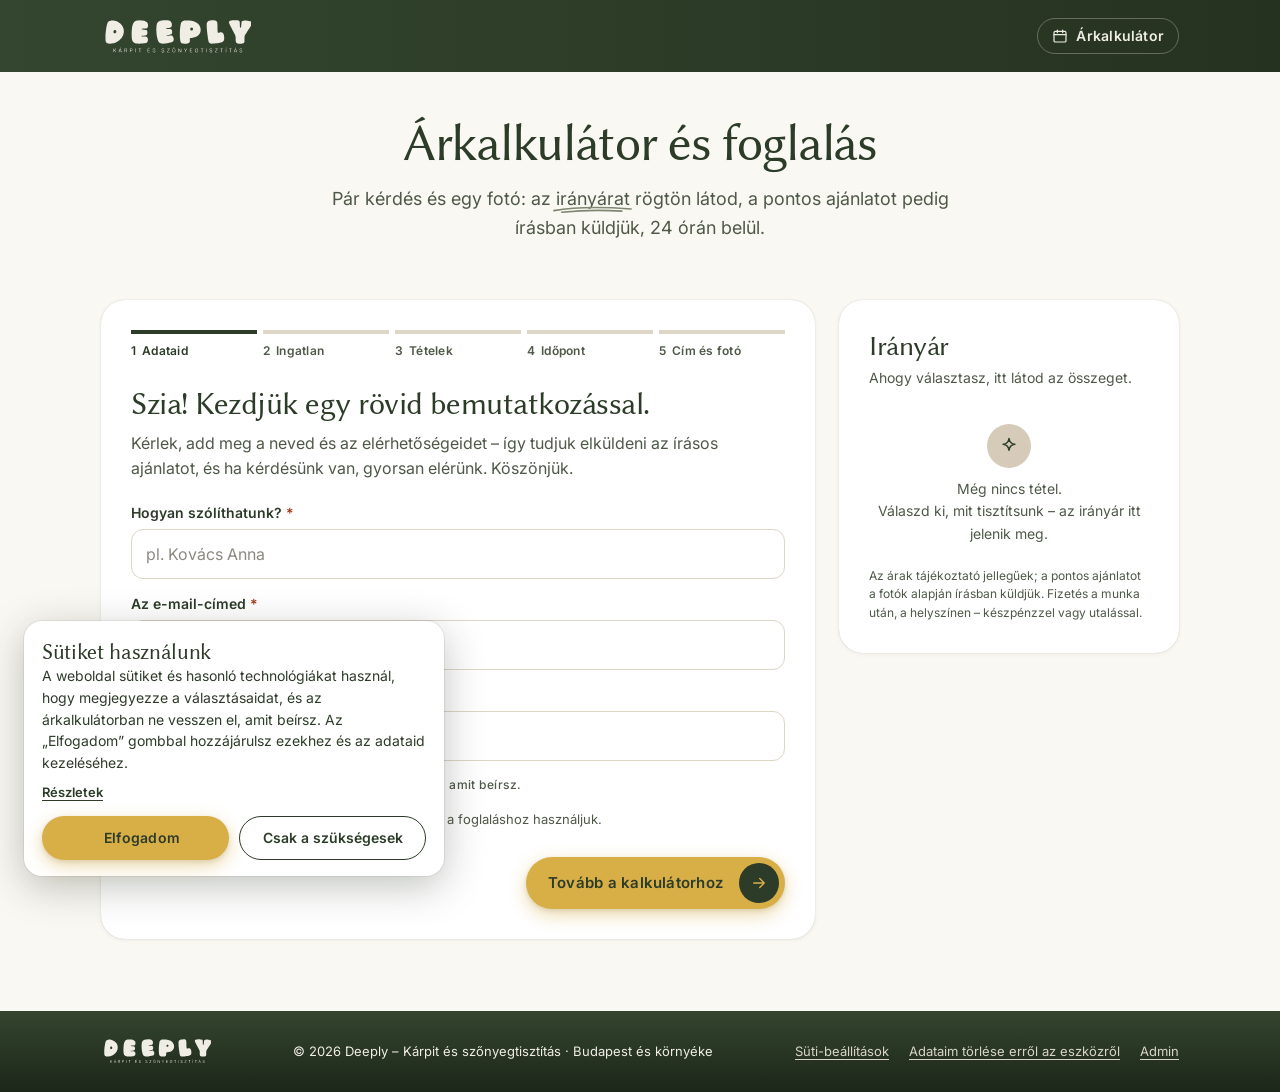
==== commit af19a1a6: "Deeply: süti-ablak a főoldalon, arany CTA, „Húzd jobbra” elfogadó csúszka - fooldal.js: kicsi süti-a" ====
--- a/deeply/arkalkulator_foglalas.html
+++ b/deeply/arkalkulator_foglalas.html
@@ -13,7 +13,10 @@
 <!--
   Deeply – vevői árkalkulátor + foglalás (2026-10-19-i változat)
   • Arculat: a főoldallal közös Pantone-paletta, Libertinus Sans / Inter, a főoldal fejléce és gombjai (08_Brand_OS/A_kefe/Alapok).
-  • Az első lépés a bemutatkozás: adatkezelés + sütik elfogadása, utána név, e-mail, telefon (mind kötelező).
+  • Süti-ablak: a főoldalon (vagy ha valaki közvetlenül, pl. QR-kódról érkezik, itt) – a döntést a főoldal ?ck=… paraméterrel adja át.
+  • Az első lépés a bemutatkozás: udvariasan kéri a nevet, az e-mailt és a telefonszámot (mind kötelező).
+  • Az irányár alatt „Húzd jobbra” csúszka: elfogadja az irányárat és a következő lépésre visz (a végén elküldi a foglalást).
+  • A fő gomb (CTA) elütő arany (#D8AE47) – a felhasználó kérése 2026-10-19; a brandbook komponensek.md-jét ehhez frissíteni kell.
   • Gépelés közben ment: a böngészőbe (localStorage) és – ha az Apps Script már ismeri a 'lead' műveletet – a Google-táblázat
     „Érdeklődők” lapjára. Mentés csak az elfogadás után indul.
   • Emlékszik, mire kattintott a látogató: a főoldal linkje hozza (?pick=…&int=…&faq=…&how=…&from=…), a kalkulátor pedig
@@ -21,7 +24,7 @@
   • Az árazás, a foglalás formátuma (tc_bookings_v1) és az admin-beállítások (tc_pricing_v1) változatlanok.
 -->
 <style>
-:root{--mv:#2D3C29;--cm:#F0EDE5;--mg:#7E8772;--fog:#D6CBB9;--wt:#A0907F;--paper:#FAF8F3;--muted:#4E5948;--line:#DDD5C6;--err:#A33A1C;
+:root{--mv:#2D3C29;--cm:#F0EDE5;--gold:#D8AE47;--gold-d:#C99D36;--mg:#7E8772;--fog:#D6CBB9;--wt:#A0907F;--paper:#FAF8F3;--muted:#4E5948;--line:#DDD5C6;--err:#A33A1C;
   --r-lg:14px;--r-sm:8px;--r-xl:24px;
   --f-head:"Libertinus Sans",Georgia,serif;--sans:"Inter",system-ui,-apple-system,"Segoe UI",Roboto,Arial,sans-serif;--f-accent:"Architects Daughter","Segoe Print",cursive;
   --grad:linear-gradient(90deg,#34462F,#25321F);
@@ -116,29 +119,33 @@
 .row2{display:grid;grid-template-columns:140px 1fr;gap:12px}
 @media(max-width:480px){.row2{grid-template-columns:1fr}}
 
-/* ── Hozzájárulás (adatkezelés + sütik + beépülő modulok) */
-.gdpr{background:var(--cm);border-radius:18px;padding:20px}
-.gdpr h3{font:400 24px/1.2 var(--f-head);letter-spacing:-.015em;display:flex;align-items:center;gap:10px;margin-bottom:8px}
-.gdpr p{font-size:15px;line-height:1.6}
-.gdpr ul{margin:10px 0 0;padding-left:1.1em;font-size:14px;line-height:1.55;color:var(--muted)}
-.gdpr ul li+li{margin-top:5px}
-.gdpr details{margin-top:12px}
-.gdpr summary{cursor:pointer;font:600 14px/1.4 var(--sans);text-decoration:underline;text-underline-offset:4px;list-style:none}
-.gdpr summary::-webkit-details-marker{display:none}
-.gdpr .acts{display:flex;align-items:center;gap:16px;flex-wrap:wrap;margin-top:18px}
-.gdpr.ok{display:flex;align-items:center;gap:10px;padding:12px 16px;font-size:14px}
-.gdpr.ok .ck{width:26px;height:26px;border-radius:50%;background:var(--mv);color:var(--cm);display:grid;place-items:center;flex:none}
-.nope{margin-top:14px}
+/* ── Süti-ablak (ugyanaz, mint a főoldalon): kicsi, nem takarja el az oldalt */
+.ckb{position:fixed;z-index:60;left:12px;right:12px;bottom:calc(12px + env(safe-area-inset-bottom,0px));max-width:420px;background:#fff;color:var(--mv);border-radius:18px;box-shadow:0 10px 40px rgba(29,38,26,.28),0 0 0 1px rgba(45,60,41,.08);padding:18px 18px 16px;font:400 14px/1.55 var(--sans);animation:ckIn .35s ease}
+.ckb[hidden]{display:none}
+body.has-mb .ckb{bottom:calc(92px + env(safe-area-inset-bottom,0px))}
+.ckb-t{display:flex;align-items:center;gap:8px;font:400 22px/1.2 var(--f-head);letter-spacing:-.015em;margin:0 0 6px}
+.ckb p{margin:0}
+.ckb details{margin-top:8px;color:var(--muted);font-size:13px}
+.ckb summary{cursor:pointer;font-weight:600;color:var(--mv);text-decoration:underline;text-underline-offset:3px;list-style:none;display:inline}
+.ckb summary::-webkit-details-marker{display:none}
+.ckb ul{margin:8px 0 0;padding-left:1.1em}.ckb li+li{margin-top:4px}
+.ckb-a{display:flex;gap:10px;flex-wrap:wrap;margin-top:14px}
+.ckb-a button{flex:1 1 140px;justify-content:center}
+.ckb-a .btn2{justify-content:center;min-height:44px}
+@keyframes ckIn{from{transform:translateY(16px);opacity:0}}
+@media(min-width:641px){.ckb{left:24px;right:auto;bottom:24px}}
 
 /* ── Gombok – a főoldal pirula-CTA-ja */
 .nav{display:flex;align-items:center;justify-content:space-between;gap:12px;margin-top:28px;flex-wrap:wrap}
 .nav>span:empty{display:none}
 .nav>span:empty+.cta{margin-left:auto}
-.cta{display:inline-flex;align-items:center;justify-content:space-between;gap:16px;background:var(--mv);color:var(--cm);border:0;border-radius:999px;padding:6px 6px 6px 22px;min-height:52px;font:600 15px/1.2 var(--sans);letter-spacing:.015em;text-decoration:none;cursor:pointer;box-shadow:var(--sh2);transition:background .15s,opacity .15s}
-.cta .cc{width:40px;height:40px;border-radius:50%;background:var(--cm);color:var(--mv);display:grid;place-items:center;flex:none}
-.cta:hover{background:#3a4c35}
+.cta{display:inline-flex;align-items:center;justify-content:space-between;gap:16px;background:var(--gold);color:var(--mv);border:0;border-radius:999px;padding:6px 6px 6px 22px;min-height:52px;font:600 15px/1.2 var(--sans);letter-spacing:.015em;text-decoration:none;cursor:pointer;box-shadow:var(--sh2);transition:background .15s,opacity .15s}
+.cta .cc{width:40px;height:40px;border-radius:50%;background:var(--mv);color:var(--gold);display:grid;place-items:center;flex:none}
+.cta:not(.lt){box-shadow:0 6px 18px rgba(216,174,71,.45),0 2px 4px rgba(45,60,41,.15)}
+.cta:hover{background:var(--gold-d)}
 .cta[disabled]{opacity:.45;cursor:not-allowed;box-shadow:none}
 .cta.lt{background:var(--cm);color:var(--mv);box-shadow:none}.cta.lt .cc{background:var(--mv);color:var(--cm)}
+.cta.sm{min-height:44px;padding:5px 5px 5px 18px;font-size:14px}.cta.sm .cc{width:34px;height:34px}
 .cta.lt:hover{background:#e6e1d6}
 .back{background:none;border:0;padding:10px 0;font:600 15px/1.2 var(--sans);color:var(--mv);text-decoration:underline;text-underline-offset:4px;cursor:pointer}
 .btn2{display:inline-flex;align-items:center;gap:8px;background:transparent;border:1.5px solid var(--mv);color:var(--mv);border-radius:999px;padding:9px 16px;font:600 14px/1.2 var(--sans);cursor:pointer;text-decoration:none;white-space:nowrap}
@@ -243,7 +250,29 @@
  body.has-mb{padding-bottom:84px}}
 .mb a{display:flex;justify-content:space-between;align-items:center;gap:12px;background:var(--mv);color:var(--cm);border-radius:999px;padding:6px 6px 6px 22px;text-decoration:none;font:600 15px/1.2 var(--sans)}
 .mb a b{font:400 24px/1 var(--f-head);margin-left:6px}
-.mb .cc{width:44px;height:44px;border-radius:50%;background:var(--cm);color:var(--mv);display:grid;place-items:center;transform:rotate(90deg)}
+.mb .cc{width:44px;height:44px;border-radius:50%;background:var(--gold);color:var(--mv);display:grid;place-items:center;transform:rotate(90deg);box-shadow:0 0 0 0 rgba(216,174,71,.6);animation:glow 2.4s ease-in-out infinite}
+.mb{transition:transform .3s ease}.mb.away{transform:translateY(120%)}
+/* ── „Húzd jobbra” csúszka az irányár alatt: görgetéskor / a nyílra koppintva jelenik meg, finom csillogással */
+.acc{max-height:0;opacity:0;overflow:hidden;transition:max-height .5s ease,opacity .4s ease,margin-top .4s ease}
+.acc.show{max-height:220px;opacity:1;margin-top:18px}
+.sw{position:relative;height:60px;border-radius:999px;background:var(--mv);box-shadow:inset 0 2px 8px rgba(0,0,0,.28);overflow:hidden;touch-action:pan-y;-webkit-user-select:none;user-select:none}
+.sw-fill{position:absolute;left:0;top:0;bottom:0;width:60px;border-radius:999px;background:linear-gradient(90deg,rgba(216,174,71,.12),rgba(216,174,71,.55))}
+.sw-label{position:absolute;inset:0;display:flex;align-items:center;justify-content:center;padding:0 14px 0 64px;font:600 14px/1.2 var(--sans);letter-spacing:.02em;white-space:nowrap;
+  background:linear-gradient(100deg,rgba(240,237,229,.5) 0 38%,#FFF3C9 48%,#fff 50%,#FFF3C9 52%,rgba(240,237,229,.5) 62% 100%);background-size:260% 100%;
+  -webkit-background-clip:text;background-clip:text;color:transparent;-webkit-text-fill-color:transparent;animation:shine 2.8s linear infinite}
+.sw-knob{position:absolute;left:4px;top:4px;width:52px;height:52px;border-radius:50%;border:0;padding:0;background:var(--gold);color:var(--mv);display:grid;place-items:center;cursor:grab;touch-action:none;animation:glow 2.2s ease-in-out infinite;z-index:2}
+.sw.drag .sw-knob{cursor:grabbing;animation:none}
+.sw.back .sw-knob{transition:transform .4s cubic-bezier(.3,1.5,.5,1)}.sw.back .sw-fill{transition:width .4s cubic-bezier(.3,1.5,.5,1)}
+.sw.hint .sw-knob{animation:nudge .7s ease}
+.sw.ok{background:var(--gold)}.sw.ok .sw-fill{opacity:0}
+.sw.ok .sw-label{background:none;-webkit-text-fill-color:var(--mv);color:var(--mv);animation:none;padding:0 64px 0 14px}
+.acc .cap{font-size:13px;color:var(--muted);text-align:center;margin:8px 0 0}
+.acc .cap.err{color:var(--err);font-weight:500}
+.acc.pulse .sw{animation:swPulse 1.1s ease 2}
+@keyframes shine{from{background-position:100% 0}to{background-position:0 0}}
+@keyframes glow{0%,100%{box-shadow:0 0 0 0 rgba(216,174,71,.55),0 3px 8px rgba(0,0,0,.25)}50%{box-shadow:0 0 0 9px rgba(216,174,71,0),0 0 22px 4px rgba(255,214,110,.55)}}
+@keyframes nudge{30%{transform:translateX(26px)}60%{transform:translateX(-4px)}}
+@keyframes swPulse{50%{box-shadow:inset 0 2px 8px rgba(0,0,0,.28),0 0 0 6px rgba(216,174,71,.35)}}
 
 /* ── Kész */
 .done-h{text-align:center;padding:6px 0 4px}
@@ -263,7 +292,7 @@
 footer.fo .lk{display:flex;flex-wrap:wrap;gap:8px 20px}
 footer.fo a,footer.fo button{color:#D9D4C7;background:none;border:0;padding:0;font:400 13px/1.5 var(--sans);cursor:pointer;text-decoration:underline;text-underline-offset:3px}
 footer.fo .logo{width:110px;color:var(--cm)}
-@media(prefers-reduced-motion:reduce){html{scroll-behavior:auto}.save.typing i{animation:none}}
+@media(prefers-reduced-motion:reduce){html{scroll-behavior:auto}.save.typing i,.sw-label,.sw-knob,.mb .cc,.ckb{animation:none}}
 </style>
 </head>
 <body>
@@ -327,6 +356,7 @@
     <div id="cartBox"></div>
     <div id="totals"></div>
     <p class="fine">Az árak tájékoztató jellegűek; a pontos ajánlatot a fotók alapján írásban küldjük. Fizetés a munka után, a helyszínen – készpénzzel vagy utalással.</p>
+    <div class="acc" id="acc"></div>
   </aside>
 </div>
 
@@ -335,8 +365,15 @@
 <footer class="fo"><div class="wrap">
   <svg class="logo" viewBox="0 0 4050 1050" role="img" aria-label="Deeply"><use href="#wm"/></svg>
   <span id="bizFoot"></span>
-  <span class="lk"><button type="button" id="forgetBtn">Adataim törlése erről az eszközről</button><a href="arkalkulator_admin.html">Admin</a></span>
+  <span class="lk"><button type="button" id="ckSet">Süti-beállítások</button><button type="button" id="forgetBtn">Adataim törlése erről az eszközről</button><a href="arkalkulator_admin.html">Admin</a></span>
 </div></footer>
+
+<div class="ckb" id="ckb" role="dialog" aria-labelledby="ckbT" hidden>
+  <p class="ckb-t" id="ckbT">Sütiket használunk</p>
+  <p>A weboldal sütiket és hasonló technológiákat használ, hogy megjegyezze a választásaidat, és az árkalkulátorban ne vesszen el, amit beírsz. Az „Elfogadom” gombbal hozzájárulsz ezekhez és az adataid kezeléséhez.</p>
+  <details><summary>Részletek</summary><ul id="ckList"></ul></details>
+  <div class="ckb-a"><button type="button" class="cta sm" id="ckYes"><span>Elfogadom</span></button><button type="button" class="btn2" id="ckNo">Csak a szükségesek</button></div>
+</div>
 
 <script>
 const KEY='tc_pricing_v1', BKEY='tc_bookings_v1';
@@ -483,7 +520,7 @@
 let leadId='';      // a félbehagyott foglalás azonosítója (Érdeklődők lap)
 let profile={picks:[],faq:[],svc:{},booked:[],visits:0};
 let flash='';       // egyszeri üzenet a következő nézet tetején (pl. „Hozzáadtuk…”)
-let welcomeBack=false, showNope=false;
+let welcomeBack=false;
 const touchedF={};  // mely mezőket hagyta már el a látogató (csak utána mutatunk hibát)
 
 const viewEl=document.getElementById('view');
@@ -569,7 +606,7 @@
 }
 function forget(){
   if(!confirm('Biztosan törlöd az ezen az eszközön tárolt adataidat (név, elérhetőség, választott tételek)?'))return;
-  try{localStorage.removeItem(SKEY);}catch(e){}
+  try{localStorage.removeItem(SKEY);localStorage.removeItem(CKKEY);}catch(e){}
   alert('Kész – erről az eszközről töröltük az adataidat.\nHa a nálunk rögzített adatok törlését is kéred, írj nekünk: '+(cfg.settings.notifyEmail||''));
   location.href=location.pathname+(SRC!=='kozvetlen'?'?src='+SRC:'');
 }
@@ -613,9 +650,12 @@
     property:propLabel(property),items:cart.map(itemLabel),total:cart.length?o.applied:0,dates:[...dates].sort(),
     photos:photos.length,noPhoto,interest:interestText()};}
 function touch(){
+  const cap=document.getElementById('accCap');   // a csúszka hibaüzenete eltűnik, ha a látogató javít
+  if(cap&&cap.classList.contains('err')){const a=accInfo();if(a){cap.textContent=a.cap;cap.classList.remove('err');}}
   if(!consent)return;
   store();
-  if(!cloudOn()||leadOff||!hasContact()){setSave('local');return;}
+  if(!hasContact()){setSave('');return;}
+  if(!cloudOn()||leadOff){setSave('local');return;}
   leadDirty=true;setSave('typing');
   clearTimeout(leadTimer);leadTimer=setTimeout(flushLead,1200);
 }
@@ -638,8 +678,10 @@
 let saveState='';
 function setSave(s){saveState=s;document.querySelectorAll('[data-save]').forEach(paintSave);}
 function paintSave(el){
-  const t={local:'Mentve ezen az eszközön',typing:'Mentés…',cloud:'Mentve – akkor sem vész el, ha most abbahagyod'}[saveState]||'Amit beírsz, automatikusan mentjük';
-  el.className='save '+saveState;el.innerHTML='<i></i><span>'+t+'</span>';
+  let t,st=saveState;
+  if(!consent){st='';t=ckDecided?'Az adataidat a foglalás elküldésekor kapjuk meg.':'Ha elfogadod a sütiket, gépelés közben mentjük, amit beírsz.';}
+  else t={local:'Mentve ezen az eszközön',typing:'Mentés…',cloud:'Mentve – akkor sem vész el, ha most abbahagyod'}[st]||'Amit beírsz, automatikusan mentjük';
+  el.className='save '+st;el.innerHTML='<i></i><span>'+t+'</span>';
 }
 
 /* ═══════════ ÖSSZESÍTŐ ═══════════ */
@@ -666,7 +708,65 @@
   box.querySelectorAll('[data-rm]').forEach(b=>b.onclick=()=>{cart.splice(+b.dataset.rm,1);touch();renderSummary();if(view==='build')render();});
   document.getElementById('mbTotal').textContent=fmt(o.applied);
   const show=view!=='done';mb.classList.toggle('show',show);document.body.classList.toggle('has-mb',show);
-}
+  renderAcc();
+}
+
+/* ═══════════ „HÚZD JOBBRA” – az irányár elfogadása ═══════════
+   Akkor jelenik meg, ha a látogató legörget az irányárig, vagy a ragadós sáv nyilára koppint.
+   Jobbra húzva elfogadja az irányárat, és a következő lépésre visz: tételek → időpont → cím → foglalás elküldése.
+   Billentyűzettel: a gombra Enter/Szóköz. Egérrel/ujjal csak a húzás számít (véletlen koppintás nem fogad el). */
+let accShown=false,accBusy=false,sumVisible=false;
+function accInfo(){
+  if(!cart.length||['build','calendar','form'].indexOf(view)<0)return null;
+  if(view==='build')return {cap:'Elfogadod az irányárat, és jön az időpont.',aria:'Elfogadom az irányárat, tovább az időponthoz',
+    run:()=>{go('calendar');}};
+  if(view==='calendar')return {cap:'Elfogadod az irányárat, és megadod a címet.',aria:'Elfogadom az irányárat, tovább a címhez',
+    run:()=>{if(!dates.size)return 'Előbb jelölj be legalább egy napot a naptárban.';go('form');}};
+  return {cap:'Elfogadod az irányárat, és elküldjük a foglalást.',aria:'Elfogadom az irányárat, és elküldöm a foglalást',
+    run:()=>{submit();if(view!=='done')return 'Valami még hiányzik – nézd át a fenti mezőket.';}};
+}
+function renderAcc(msg){
+  const el=document.getElementById('acc');const a=accInfo();
+  if(!a){el.innerHTML='';el.classList.remove('show');return;}
+  if(sumVisible)accShown=true;
+  el.innerHTML='<div class="sw" id="sw"><span class="sw-fill"></span><span class="sw-label">Húzd jobbra az elfogadáshoz</span>'
+    +'<button type="button" class="sw-knob" aria-label="'+esc(a.aria)+'">'+ic('arrow',22)+'</button></div>'
+    +'<p class="cap'+(msg?' err':'')+'" id="accCap">'+esc(msg||a.cap)+'</p>';
+  el.classList.toggle('show',accShown);
+  bindSlide();
+}
+function revealAcc(pulse){
+  const el=document.getElementById('acc');if(!el||!accInfo())return;
+  accShown=true;el.classList.add('show');
+  if(pulse){el.classList.remove('pulse');void el.offsetWidth;el.classList.add('pulse');}
+}
+function bindSlide(){
+  const sw=document.getElementById('sw');if(!sw)return;
+  const knob=sw.querySelector('.sw-knob'),fill=sw.querySelector('.sw-fill'),lab=sw.querySelector('.sw-label');
+  let x0=0,dx=0,max=0,drag=false;
+  const set=x=>{knob.style.transform='translateX('+x+'px)';fill.style.width=(x+60)+'px';lab.style.opacity=String(Math.max(0,1-x/(max*.6)));};
+  knob.addEventListener('pointerdown',e=>{if(accBusy)return;drag=true;dx=0;max=sw.clientWidth-60;x0=e.clientX;sw.classList.add('drag');sw.classList.remove('back','hint');
+    try{knob.setPointerCapture(e.pointerId);}catch(err){}e.preventDefault();});
+  knob.addEventListener('pointermove',e=>{if(!drag)return;dx=Math.max(0,Math.min(max,e.clientX-x0));set(dx);});
+  const end=()=>{if(!drag)return;drag=false;sw.classList.remove('drag');
+    if(dx>=max*.82){set(max);accept();}
+    else{sw.classList.add('back');set(0);lab.style.opacity='';if(dx<8){sw.classList.add('hint');setTimeout(()=>sw.classList.remove('hint'),750);}}};
+  knob.addEventListener('pointerup',end);knob.addEventListener('pointercancel',end);
+  knob.addEventListener('click',e=>{if(e.detail===0&&!accBusy){max=sw.clientWidth-60;set(max);accept();}});   // billentyűzet
+  function accept(){
+    accBusy=true;sw.classList.add('ok');lab.textContent='Elfogadva';lab.style.opacity='1';knob.innerHTML=ic('check',22);
+    setTimeout(()=>{accBusy=false;const a=accInfo();const msg=a?a.run():'';
+      if(typeof msg==='string'&&msg){renderAcc(msg);revealAcc(false);}},420);
+  }
+}
+(function(){
+  const sum=document.getElementById('summaryCard'),mb=document.getElementById('mbar');
+  if('IntersectionObserver' in window){
+    new IntersectionObserver(es=>es.forEach(e=>{sumVisible=e.isIntersecting;mb.classList.toggle('away',sumVisible);if(sumVisible)revealAcc(false);}),{threshold:.3}).observe(sum);
+  }else accShown=true;
+  mb.querySelector('a').addEventListener('click',e=>{e.preventDefault();revealAcc(true);
+    requestAnimationFrame(()=>{const a=document.getElementById('acc');(a&&a.innerHTML?a:sum).scrollIntoView({behavior:'smooth',block:'center'});});});
+})();
 
 /* ═══════════ LÉPÉSJELZŐ ═══════════ */
 function renderSteps(){
@@ -749,29 +849,7 @@
   if(mp)h+='<div class="pill">'+ci(PICKS[mp].icon,PICKS[mp].col,16)+'<span>'+esc(PICKS[mp].name)+' – ezzel kezdünk majd</span></div>';
   h+='<h2 class="q">Szia! Kezdjük egy rövid bemutatkozással.</h2>';
   h+='<p class="qs">Kérlek, add meg a neved és az elérhetőségeidet – így tudjuk elküldeni az írásos ajánlatot, és ha kérdésünk van, gyorsan elérünk. Köszönjük.</p>';
-  const mail=esc(cfg.settings.notifyEmail||'');
-  const details='<details><summary>Mit jelent ez pontosan?</summary><ul>'
-    +'<li><b>Mit mentünk:</b> a neved, e-mail-címed, telefonszámod, a címed és a kalkulátorban választott tételeket.</li>'
-    +'<li><b>Mikor:</b> már gépelés közben – így egy félbemaradt foglalás sem vész el: te ott folytathatod, ahol abbahagytad, mi pedig vissza tudunk hívni.</li>'
-    +'<li><b>Mire használjuk:</b> csak az ajánlatod és a foglalásod intézésére. Nem adjuk tovább, hírlevelet nem küldünk.</li>'
-    +'<li><b>Hol tároljuk:</b> a böngésződben (helyi tároló, süti) és a '+esc(BIZ)+' Google Drive-alapú nyilvántartásában.</li>'
-    +'<li><b>Beépülő modulok:</b> Google Fonts (betűtípusok) és Google Apps Script (az adatok fogadása).</li>'
-    +'<li><b>Törlés:</b> bármikor kérheted e-mailben ('+mail+'), erről az eszközről pedig az oldal alján egy gombbal magad is törölheted.</li></ul></details>';
-  if(!consent){
-    h+='<div class="gdpr" role="region" aria-label="Adatkezelés és sütik"><h3>'+ic('shield',22)+'Mielőtt kezdünk</h3>'
-      +'<p>A kalkulátor sütiket és beépülő modulokat használ, és <b>már gépelés közben elmenti</b>, amit beírsz. Az adataidat csak az ajánlatodhoz és a foglalásodhoz használjuk.</p>'
-      +details
-      +'<div class="acts"><button type="button" class="cta" id="acceptBtn"><span>Elfogadom, kezdjük</span><span class="cc">'+ic('check',18)+'</span></button>'
-      +'<button type="button" class="back" id="nopeBtn">Inkább nem</button></div>'
-      +(showNope?'<div class="note nope">'+ic('info',18)+'<span>Semmi gond. Ebben az esetben nem mentünk semmit – hívj minket, vagy írj e-mailt ('+mail+'), és úgy egyeztetünk. Ha meggondolod magad, itt bármikor elfogadhatod.</span></div>':'')
-      +'</div>';
-    viewEl.innerHTML=h;bindTop();
-    document.getElementById('acceptBtn').onclick=acceptConsent;
-    document.getElementById('nopeBtn').onclick=()=>{showNope=true;render();};
-    return;
-  }
-  h+='<div class="gdpr ok"><span class="ck">'+ic('check',16)+'</span><span>Elfogadtad az adatkezelést és a sütiket – köszönjük.</span></div>';
-  h+='<div style="margin-top:22px">'
+  h+='<div style="margin-top:4px">'
     +fieldHtml('name','Hogyan szólíthatunk?','type="text" autocomplete="name" autocapitalize="words" enterkeyhint="next"','pl. Kovács Anna')
     +fieldHtml('email','Az e-mail-címed','type="email" autocomplete="email" inputmode="email" autocapitalize="off" spellcheck="false" enterkeyhint="next"','pl. anna@email.hu')
     +fieldHtml('phone','A telefonszámod','type="tel" autocomplete="tel" inputmode="tel" enterkeyhint="done"','pl. +36 30 123 4567')
@@ -789,14 +867,47 @@
     flushLead();go('property');
   };
 }
-function acceptConsent(){
-  consent={at:Date.now(),v:CONSENT_V};
+/* ═══════════ SÜTI-ABLAK / HOZZÁJÁRULÁS (3C) ═══════════
+   A döntés a főoldalon születik (ugyanez az ablak), és a kalkulátor-link ?ck=<elfogadás ideje>-<kattintás ideje>
+   paraméterrel hozza át (más domain, ezért nem látja a főoldal tárolóját). „ck=0” = csak a szükségesek.
+   A paraméter csak 3 órán belül érvényes, így egy továbbküldött régi link nem hoz magával hozzájárulást.
+   Ha nincs döntés (pl. QR-kódról jött), itt jelenik meg ugyanez az ablak. Gépelés közbeni mentés csak elfogadás után. */
+const CKKEY='deeply_ck_v1';
+function readCk(){try{const c=JSON.parse(localStorage.getItem(CKKEY)||'null');if(c&&c.v===CONSENT_V)return c;}catch(e){}return null;}
+function writeCk(ok,at){try{localStorage.setItem(CKKEY,JSON.stringify({ok:ok,at:at||Date.now(),v:CONSENT_V}));}catch(e){}}
+const URLCK=(function(){try{const v=(new URLSearchParams(location.search).get('ck')||'').toLowerCase();
+  if(v==='0')return {ok:false};
+  const m=/^([0-9a-z]{6,12})-([0-9a-z]{6,12})$/.exec(v);
+  if(m){const at=parseInt(m[1],36),now=parseInt(m[2],36);if(at&&now&&Math.abs(Date.now()-now)<3*3600e3&&at<=now+6e4)return {ok:true,at:at};}
+}catch(e){}return null;})();
+let ckDecided=false;
+function acceptConsent(at){
+  consent={at:at||Date.now(),v:CONSENT_V};ckDecided=true;
+  writeCk(true,consent.at);
   if(!leadId)leadId=newId();
   profile.visits=(profile.visits||0)+1;
   mergeInterest();
-  store();setSave('local');render();
-  const f=document.getElementById('f_name');if(f)f.focus();
-}
+  hideCookie();
+  touch();if(hasContact()){leadDirty=true;flushLead();}
+  document.querySelectorAll('[data-save]').forEach(paintSave);
+}
+function declineConsent(){
+  consent=null;ckDecided=true;writeCk(false);
+  try{localStorage.removeItem(SKEY);}catch(e){}
+  clearTimeout(leadTimer);leadDirty=false;saveState='';
+  hideCookie();
+  document.querySelectorAll('[data-save]').forEach(paintSave);
+}
+function showCookie(){const b=document.getElementById('ckb');b.hidden=false;}
+function hideCookie(){document.getElementById('ckb').hidden=true;}
+document.getElementById('ckList').innerHTML=
+   '<li><b>Szükséges:</b> a süti-döntésed megjegyzése – ez mindig működik.</li>'
+  +'<li><b>Kényelmi:</b> a választásaid és a kalkulátorba beírt adatok mentése (már gépelés közben), hogy ott folytathasd, ahol abbahagytad, és vissza tudjunk hívni.</li>'
+  +'<li><b>Beépülő modulok:</b> Google Fonts (betűtípusok), Google Apps Script (az ajánlatkérések fogadása).</li>'
+  +'<li>Az adataidat csak az ajánlatodhoz és a foglalásodhoz használjuk, nem adjuk tovább. Törlést kérhetsz: '+esc(cfg.settings.notifyEmail||'')+'. A döntésed az oldal alján, a „Süti-beállítások” linkkel bármikor módosíthatod.</li>';
+document.getElementById('ckYes').onclick=()=>acceptConsent();
+document.getElementById('ckNo').onclick=declineConsent;
+document.getElementById('ckSet').onclick=showCookie;
 
 /* ═══════════ 2 · INGATLAN ═══════════ */
 const PROP_TYPES=[
@@ -1149,7 +1260,7 @@
   if(!photos.length&&!noPhoto){
     const nn=document.getElementById('nophotoNote');
     if(nn)nn.innerHTML='<div class="note err">'+ic('cam',18)+'<span>Tölts fel legalább egy fotót a foltról, vagy pipáld be, hogy most nem tudsz fotót készíteni.</span></div>';
-    document.querySelector('.upload').focus();return;
+    document.querySelector('.upload').scrollIntoView({block:'center'});return;
   }
   const o=computeOrder();
   const booking={created:Date.now(),src:SRC,leadId:leadId,consent:consent,interest:interestText(),customer:clone(customer),dates:[...dates].sort(),
@@ -1225,7 +1336,15 @@
 
 /* ═══════════ INDULÁS ═══════════ */
 restore();
-if(consent){mergeInterest();store();}
+(function(){
+  const c=readCk();
+  if(URLCK&&URLCK.ok===false){declineConsent();}
+  else if(URLCK&&URLCK.ok){if(!consent)acceptConsent(URLCK.at);else{ckDecided=true;writeCk(true,consent.at);}}
+  else if(c&&c.ok===false){consent=null;ckDecided=true;}
+  else if(consent||(c&&c.ok)){if(!consent)consent={at:c.at||Date.now(),v:CONSENT_V};if(!leadId)leadId=newId();ckDecided=true;if(!c)writeCk(true,consent.at);}
+  else showCookie();
+  if(consent){mergeInterest();store();}
+})();
 render();
 </script>
 </body>
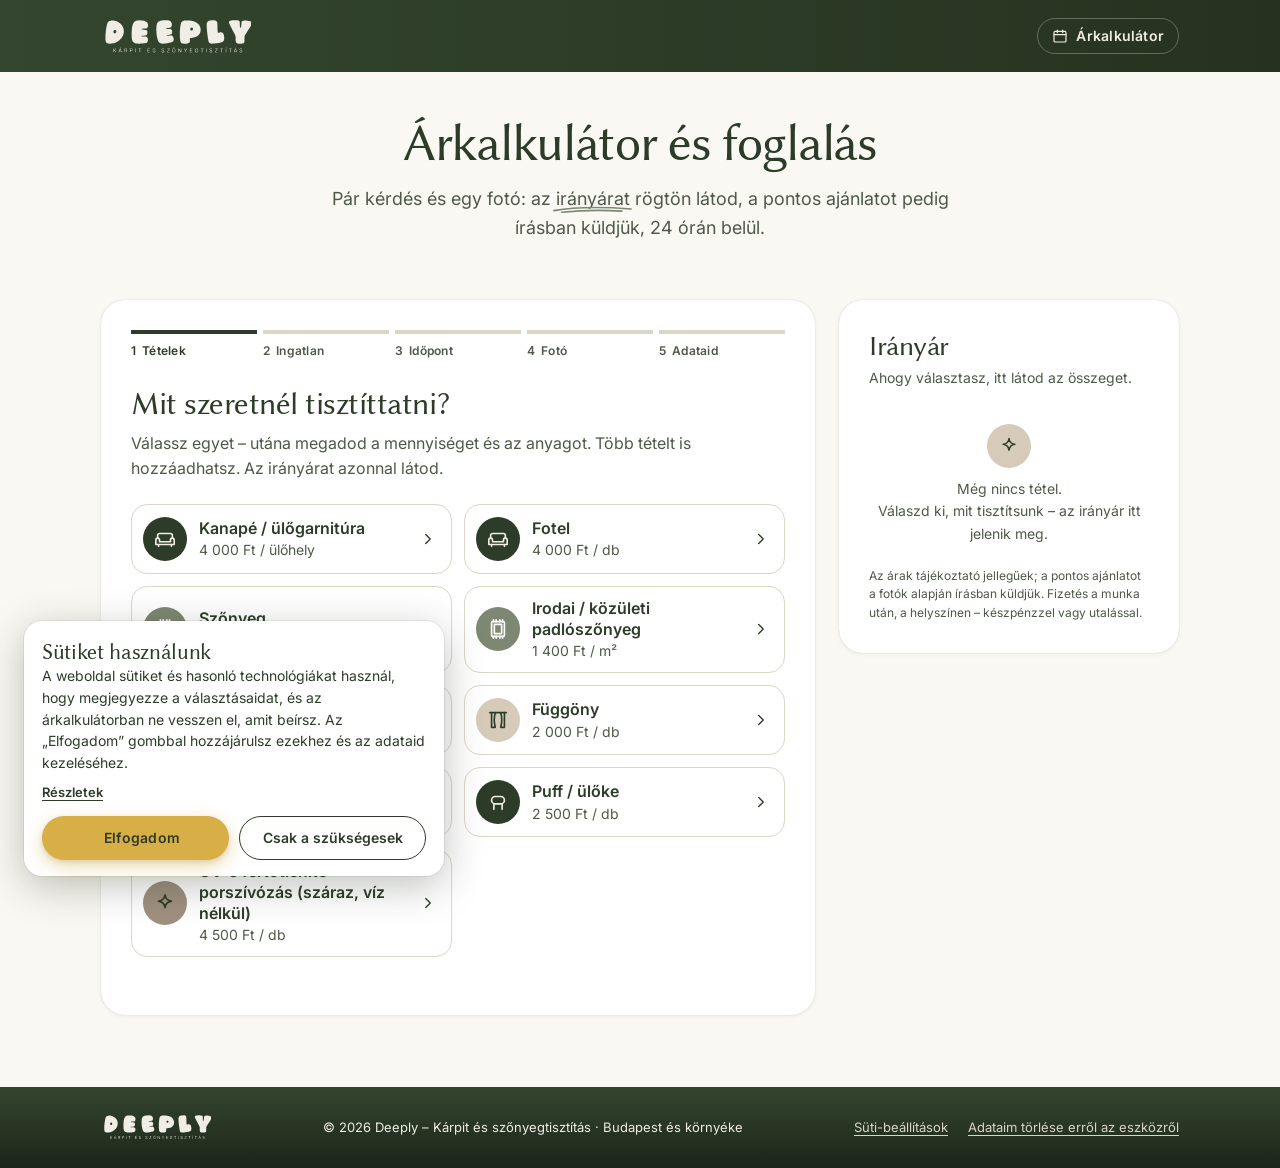
==== commit c959e0af: "Deeply: Ügyek oldal, kalkulátor új sorrenddel, WhatsApp, telepítési útmutató - admin/ugyek.html: fog" ====
--- a/deeply/arkalkulator_foglalas.html
+++ b/deeply/arkalkulator_foglalas.html
@@ -14,7 +14,10 @@
   Deeply – vevői árkalkulátor + foglalás (2026-10-19-i változat)
   • Arculat: a főoldallal közös Pantone-paletta, Libertinus Sans / Inter, a főoldal fejléce és gombjai (08_Brand_OS/A_kefe/Alapok).
   • Süti-ablak: a főoldalon (vagy ha valaki közvetlenül, pl. QR-kódról érkezik, itt) – a döntést a főoldal ?ck=… paraméterrel adja át.
-  • Az első lépés a bemutatkozás: udvariasan kéri a nevet, az e-mailt és a telefonszámot (mind kötelező).
+  • Sorrend (2026-10-19, 4. kör): Tételek → Ingatlan → Időpont → Fotó → Adataid. A nevet, e-mailt, telefonszámot
+    (mind kötelező) és a címet a végén, udvariasan kéri. A fotó WhatsAppon is küldhető (ha van WhatsApp-szám).
+  • Saját szerver: ha a kalkulátor a saját domainen fut (nem github.io / helyi fájl), mindent a /api/-nak küld
+    (szerver/api), és onnan tölti a közzétett árlistát és az elérhetőségeket. Különben a régi Apps Scriptet használja.
   • Az irányár alatt „Húzd jobbra” csúszka: elfogadja az irányárat és a következő lépésre visz (a végén elküldi a foglalást).
   • A fő gomb (CTA) elütő arany (#D8AE47) – a felhasználó kérése 2026-10-19; a brandbook komponensek.md-jét ehhez frissíteni kell.
   • Gépelés közben ment: a böngészőbe (localStorage) és – ha az Apps Script már ismeri a 'lead' műveletet – a Google-táblázat
@@ -158,6 +161,13 @@
 .note .i{color:var(--mv);margin-top:1px}
 .note.ok{border-left-color:var(--mg)}
 .note.err{border-left-color:var(--err)}
+.note.warn{border-left-color:var(--gold-d);background:#FBF3DD}
+.wa-btn{margin-top:8px}
+.wa-box{display:grid;grid-template-columns:auto minmax(0,1fr);gap:12px;align-items:center;background:var(--cm);border-radius:14px;padding:14px 16px;margin:16px 0}
+.wa-box .tx b{display:block;font:600 15px/1.3 var(--sans)}
+.wa-box small{display:block;color:var(--muted);font-size:13px;line-height:1.45;margin-top:2px}
+.wa-box .cta{grid-column:1/-1;justify-self:start}
+@media(min-width:620px){.wa-box{grid-template-columns:auto minmax(0,1fr) auto}.wa-box .cta{grid-column:auto}}
 .reco{background:var(--cm);border-radius:16px;padding:14px 16px;margin:0 0 20px}
 .reco h3{display:flex;align-items:center;gap:8px;font:600 12px/1.4 var(--sans);letter-spacing:.06em;text-transform:uppercase;color:var(--muted);margin:0 0 4px}
 .reco-i{display:grid;grid-template-columns:auto minmax(0,1fr) auto;align-items:center;gap:6px 12px;background:#fff;border-radius:12px;padding:10px 12px;margin-top:8px}
@@ -464,6 +474,7 @@
   info:'<circle cx="12" cy="12" r="9"/><path d="M12 11v5M12 7.6v.4"/>',
   clock:'<circle cx="12" cy="12" r="9"/><path d="M12 7v5l3 2"/>',
   chat:'<path d="M4 5h16v11H9l-5 4z"/><path d="M8 9.5h8M8 12.5h5"/>',
+  wa:'<path d="M12 3a9 9 0 0 0-7.8 13.5L3 21l4.6-1.2A9 9 0 1 0 12 3z"/><path d="M9.2 7.8c-.4 0-.9.4-.9 1.2 0 2.9 3.4 6.4 6.6 6.6.8 0 1.2-.5 1.2-.9v-.9l-1.9-.9-.9.9c-1-.4-2.4-1.8-2.8-2.8l.9-.9-.9-1.9z"/>',
   arrow:'<path d="M5 12h14M13 6l6 6-6 6"/>',
   chev:'<path d="M9 6l6 6-6 6"/>',
   check:'<path d="M5 12.5l4.5 4.5L19 7.5"/>',
@@ -506,8 +517,8 @@
   return o;})();
 
 /* ═══════════ ÁLLAPOT ═══════════ */
-const STEPS=[['contact','Adataid'],['property','Ingatlan'],['build','Tételek'],['calendar','Időpont'],['form','Cím és fotó']];
-let view='contact', buildStep=1;
+const STEPS=[['build','Tételek'],['property','Ingatlan'],['calendar','Időpont'],['photo','Fotó'],['contact','Adataid']];
+let view='build', buildStep=1;
 let property={type:null,floor:'',lift:null}; // type: csaladi|tarsashaz|emeletes
 let cart=[];
 let draft=null; // {serviceId, qty, materialId, stains:[], addons:[]}
@@ -516,10 +527,11 @@
 let customer={name:'',phone:'',email:'',zip:'',address:'',note:'',timepref:'Rugalmas'};
 let photos=[];      // array of base64 data URLs
 let noPhoto=false;  // "jelenleg nem tudok képet csinálni"
+let photoVia='';    // 'whatsapp' = a fotót WhatsAppon küldi
 let consent=null;   // {at, v} – az adatkezelés + sütik elfogadása
 let leadId='';      // a félbehagyott foglalás azonosítója (Érdeklődők lap)
 let profile={picks:[],faq:[],svc:{},booked:[],visits:0};
-let flash='';       // egyszeri üzenet a következő nézet tetején (pl. „Hozzáadtuk…”)
+let flash='',flashWarn=false,shownFlash=null; // egyszeri üzenet a következő nézet tetején (pl. „Hozzáadtuk…”); flashWarn = figyelmeztetés
 let welcomeBack=false;
 const touchedF={};  // mely mezőket hagyta már el a látogató (csak utána mutatunk hibát)
 
@@ -583,7 +595,7 @@
 function store(){
   if(!consent)return;
   try{localStorage.setItem(SKEY,JSON.stringify({v:1,savedAt:Date.now(),consent,leadId,customer,property,cart,draft,
-    dates:[...dates],view:view==='done'?'property':view,buildStep,noPhoto,profile}));}catch(e){}
+    dates:[...dates],view:view==='done'?'build':view,buildStep,noPhoto,photoVia,photoN:photos.length,profile}));}catch(e){}
 }
 function todayIso(){const d=new Date();return d.getFullYear()+'-'+String(d.getMonth()+1).padStart(2,'0')+'-'+String(d.getDate()).padStart(2,'0');}
 function restore(){
@@ -595,15 +607,28 @@
   cart=(Array.isArray(s.cart)?s.cart:[]).filter(it=>it&&svc(it.serviceId));
   draft=s.draft&&svc(s.draft.serviceId)?s.draft:null;
   const t=todayIso();dates=new Set((s.dates||[]).filter(d=>typeof d==='string'&&d>=t));
-  noPhoto=!!s.noPhoto;
+  noPhoto=!!s.noPhoto;photoVia=s.photoVia==='whatsapp'?'whatsapp':'';
   profile=Object.assign(profile,s.profile||{});
-  const ok=STEPS.some(x=>x[0]===s.view);
-  view=ok?s.view:'property';buildStep=(draft&&s.buildStep>1)?s.buildStep:1;
-  if(!contactValid())view='contact';
-  else if(view==='calendar'&&!cart.length)view='build';
-  else if(view==='form'&&(!cart.length||!dates.size))view=cart.length?'calendar':'build';
-  welcomeBack=!!customer.name;
-}
+  view=stepIdx(s.view)>=0?s.view:'build';buildStep=(draft&&s.buildStep>1)?s.buildStep:1;
+  const gap=firstGap();
+  if(gap&&stepIdx(gap)<stepIdx(view)){
+    view=gap;
+    if(gap==='photo'&&s.photoN>0){flash='A fotókat biztonsági okból nem tároljuk a böngészőben – kérlek, töltsd fel őket újra.';flashWarn=true;}
+  }
+  welcomeBack=!!(customer.name.trim()||cart.length);
+}
+function stepIdx(v){return STEPS.findIndex(x=>x[0]===v);}
+function photoOk(){return photos.length>0||noPhoto||photoVia==='whatsapp';}
+/* Az első lépés, ahol még hiányzik valami ('' = minden megvan, jöhetnek az adatok). */
+function firstGap(){
+  if(!cart.length)return 'build';
+  if(!canLeaveProperty())return 'property';
+  if(!dates.size)return 'calendar';
+  if(!photoOk())return 'photo';
+  return '';
+}
+const GAP_MSG={build:'Még nincs tétel a listán – válaszd ki, mit tisztítsunk.',property:'Add meg, milyen ingatlanba megyünk.',
+  calendar:'Jelölj be legalább egy napot, amikor otthon vagy.',photo:'Tölts fel egy fotót, vagy jelöld be, hogy WhatsAppon küldöd / most nem tudsz.'};
 function forget(){
   if(!confirm('Biztosan törlöd az ezen az eszközön tárolt adataidat (név, elérhetőség, választott tételek)?'))return;
   try{localStorage.removeItem(SKEY);localStorage.removeItem(CKKEY);}catch(e){}
@@ -637,18 +662,19 @@
 
 /* ═══════════ MENTÉS GÉPELÉS KÖZBEN – felhőbe is (4E) ═══════════
    Minden változás azonnal a böngészőbe kerül; ha van név / e-mail / telefon, 1,2 mp gépelési szünet
-   után (és mező elhagyásakor, lapváltáskor) felmegy az Apps Scriptnek 'lead' műveletként.
-   A táblázatban ugyanaz a sor frissül (leadId alapján), nem lesz belőle sok sor. Amíg az Apps Script
-   nem ismeri a 'lead' műveletet, a jelző „Mentve ezen az eszközön” marad – semmi nem törik el. */
+   után (és mező elhagyásakor, lapváltáskor) felmegy a szervernek 'lead' műveletként (saját szerver: api/,
+   különben az Apps Script). Ugyanaz a sor frissül (leadId alapján). Ha a szerver nem ismeri a 'lead'
+   műveletet, a jelző „Mentve ezen az eszközön” marad – semmi nem törik el. Mivel az adatok a végén
+   jönnek, az érdeklődő akkor kerül a szerverre, amikor elkezdi beírni az elérhetőségét. */
 let leadTimer=0,leadDirty=false,leadSig='',cloudOk=null,leadOff=false;
 function hasContact(){return !!(customer.name.trim()||customer.email.trim()||customer.phone.trim());}
-function stageName(){return ({contact:'adatok',property:'ingatlan',build:'tételek',calendar:'időpont',form:'cím, fotó',done:'foglalt'})[view]||view;}
+function stageName(){return ({build:'tételek',property:'ingatlan',calendar:'időpont',photo:'fotó',contact:'adatok',done:'foglalt'})[view]||view;}
 function leadData(){const o=computeOrder();
   return {leadId,created:consent.at,updated:Date.now(),src:SRC,stage:stageName(),consent:{at:consent.at,v:consent.v},
     customer:{name:customer.name.trim(),email:customer.email.trim(),phone:customer.phone.trim(),zip:customer.zip.trim(),
       address:customer.address.trim(),note:customer.note,timepref:customer.timepref},
     property:propLabel(property),items:cart.map(itemLabel),total:cart.length?o.applied:0,dates:[...dates].sort(),
-    photos:photos.length,noPhoto,interest:interestText()};}
+    photos:photos.length,noPhoto,photoVia,interest:interestText()};}
 function touch(){
   const cap=document.getElementById('accCap');   // a csúszka hibaüzenete eltűnik, ha a látogató javít
   if(cap&&cap.classList.contains('err')){const a=accInfo();if(a){cap.textContent=a.cap;cap.classList.remove('err');}}
@@ -713,17 +739,24 @@
 
 /* ═══════════ „HÚZD JOBBRA” – az irányár elfogadása ═══════════
    Akkor jelenik meg, ha a látogató legörget az irányárig, vagy a ragadós sáv nyilára koppint.
-   Jobbra húzva elfogadja az irányárat, és a következő lépésre visz: tételek → időpont → cím → foglalás elküldése.
+   Jobbra húzva elfogadja az irányárat, és a következő lépésre visz: tételek → ingatlan → időpont → fotó → adatok → foglalás elküldése.
    Billentyűzettel: a gombra Enter/Szóköz. Egérrel/ujjal csak a húzás számít (véletlen koppintás nem fogad el). */
 let accShown=false,accBusy=false,sumVisible=false;
+const ACC={
+  build:['Elfogadod az irányárat, és jön pár gyors kérdés.','tovább az ingatlanhoz',
+    ()=>{go('property');}],
+  property:['Elfogadod az irányárat, és jön az időpont.','tovább az időponthoz',
+    ()=>{if(!canLeaveProperty())return property.type==='emeletes'?'Előbb add meg az emeletet és azt, hogy van-e lift.':'Előbb válaszd ki, milyen ingatlanba megyünk.';go('calendar');}],
+  calendar:['Elfogadod az irányárat, és jön a fotó.','tovább a fotóhoz',
+    ()=>{if(!dates.size)return 'Előbb jelölj be legalább egy napot a naptárban.';go('photo');}],
+  photo:['Elfogadod az irányárat – már csak az elérhetőséged kell.','tovább az utolsó lépéshez',
+    ()=>{if(!photoOk())return 'Tölts fel egy fotót, vagy jelöld be, hogy WhatsAppon küldöd / most nem tudsz.';go('contact');}],
+  contact:['Elfogadod az irányárat, és elküldjük a foglalást.','és elküldöm a foglalást',
+    ()=>{submit();if(view!=='done')return 'Valami még hiányzik – nézd át a fenti mezőket.';}]
+};
 function accInfo(){
-  if(!cart.length||['build','calendar','form'].indexOf(view)<0)return null;
-  if(view==='build')return {cap:'Elfogadod az irányárat, és jön az időpont.',aria:'Elfogadom az irányárat, tovább az időponthoz',
-    run:()=>{go('calendar');}};
-  if(view==='calendar')return {cap:'Elfogadod az irányárat, és megadod a címet.',aria:'Elfogadom az irányárat, tovább a címhez',
-    run:()=>{if(!dates.size)return 'Előbb jelölj be legalább egy napot a naptárban.';go('form');}};
-  return {cap:'Elfogadod az irányárat, és elküldjük a foglalást.',aria:'Elfogadom az irányárat, és elküldöm a foglalást',
-    run:()=>{submit();if(view!=='done')return 'Valami még hiányzik – nézd át a fenti mezőket.';}};
+  const a=cart.length&&ACC[view];if(!a)return null;
+  return {cap:a[0],aria:'Elfogadom az irányárat, '+a[1],run:a[2]};
 }
 function renderAcc(msg){
   const el=document.getElementById('acc');const a=accInfo();
@@ -780,7 +813,7 @@
   document.querySelectorAll('#steps [data-go]').forEach(b=>b.onclick=()=>go(b.dataset.go));
 }
 function go(v,opts){
-  welcomeBack=false;view=v;if(v==='build'&&!(opts&&opts.keepStep))buildStep=1;
+  welcomeBack=false;shownFlash=null;view=v;if(v==='build'&&!(opts&&opts.keepStep))buildStep=1;
   touch();render();
   const m=document.getElementById('main');const r=m.getBoundingClientRect();
   if(r.top<0||r.top>innerHeight*.6)m.scrollIntoView({block:'start'});
@@ -791,26 +824,27 @@
 function render(){
   document.body.classList.toggle('is-done',view==='done');
   renderSteps();renderSummary();
-  if(view==='contact')renderContact();
+  if(view==='build')renderBuild();
   else if(view==='property')renderProperty();
-  else if(view==='build')renderBuild();
   else if(view==='calendar')renderCalendar();
-  else if(view==='form')renderForm();
+  else if(view==='photo')renderPhoto();
+  else if(view==='contact')renderContact();
   else if(view==='done')renderDone();
   document.querySelectorAll('[data-save]').forEach(paintSave);
 }
 function topHtml(){ // visszatérő látogató + egyszeri üzenet a nézet tetején
   let h='';
-  if(welcomeBack&&view!=='contact'){
-    h+='<div class="hello">'+ci('user',3,20)+'<div class="tx"><b>Üdv újra, '+esc(customer.name.trim())+'!</b> Ott folytatod, ahol abbahagytad.</div>'
+  if(welcomeBack){
+    const nm=customer.name.trim().split(/\s+/).slice(-1)[0]||'';
+    h+='<div class="hello">'+ci('user',3,20)+'<div class="tx"><b>Üdv újra'+(nm?', '+esc(nm):'')+'!</b> Ott folytatod, ahol abbahagytad.</div>'
       +'<button type="button" class="btn2 sm" id="restartBtn">Újrakezdem</button></div>';
   }
-  if(flash){h+='<div class="note ok" role="status" style="margin:0 0 18px">'+ic('check',18)+'<span>'+flash+'</span></div>';flash='';}
+  if(flash){h+='<div class="note '+(flashWarn?'warn':'ok')+'" role="status" style="margin:0 0 18px">'+ic(flashWarn?'info':'check',18)+'<span>'+flash+'</span></div>';shownFlash=[flash,flashWarn];flash='';flashWarn=false;}
   return h;
 }
 function bindTop(){
   const rb=document.getElementById('restartBtn');
-  if(rb)rb.onclick=()=>{welcomeBack=false;cart=[];draft=null;dates=new Set();property={type:null,floor:'',lift:null};photos=[];noPhoto=false;buildStep=1;go('property');};
+  if(rb)rb.onclick=()=>{welcomeBack=false;cart=[];draft=null;dates=new Set();photos=[];noPhoto=false;photoVia='';buildStep=1;go('build');};
 }
 function navHtml(backId,backTxt,nextId,nextTxt,disabled){
   return '<div class="nav">'+(backId?'<button type="button" class="back" id="'+backId+'">'+backTxt+'</button>':'<span></span>')
@@ -829,7 +863,6 @@
   if(k==='address')return v.length>=3?'':'Kérlek, add meg az utcát és a házszámot.';
   return '';
 }
-function contactValid(){return !checkField('name')&&!checkField('email')&&!checkField('phone');}
 function fieldHtml(k,label,attrs,ph,hint){
   const err=touchedF[k]?checkField(k):'';
   return '<div class="field"><label for="f_'+k+'">'+label+' <span class="req" aria-hidden="true">*</span></label>'
@@ -844,28 +877,29 @@
 function showErr(k){const el=document.getElementById('f_'+k),m=document.getElementById('m_'+k);if(!el||!m)return;
   const e=checkField(k);m.textContent=e;el.classList.toggle('bad',!!e);el.setAttribute('aria-invalid',e?'true':'false');}
 function renderContact(){
-  const mp=mainPick();
   let h=topHtml();
-  if(mp)h+='<div class="pill">'+ci(PICKS[mp].icon,PICKS[mp].col,16)+'<span>'+esc(PICKS[mp].name)+' – ezzel kezdünk majd</span></div>';
-  h+='<h2 class="q">Szia! Kezdjük egy rövid bemutatkozással.</h2>';
-  h+='<p class="qs">Kérlek, add meg a neved és az elérhetőségeidet – így tudjuk elküldeni az írásos ajánlatot, és ha kérdésünk van, gyorsan elérünk. Köszönjük.</p>';
+  h+='<h2 class="q">Utolsó lépés: kinek és hova menjünk?</h2>';
+  h+='<p class="qs">Kérlek, add meg a neved és az elérhetőségeidet – ide küldjük az írásos ajánlatot, és ha kérdésünk van, gyorsan elérünk. Köszönjük!</p>';
   h+='<div style="margin-top:4px">'
     +fieldHtml('name','Hogyan szólíthatunk?','type="text" autocomplete="name" autocapitalize="words" enterkeyhint="next"','pl. Kovács Anna')
-    +fieldHtml('email','Az e-mail-címed','type="email" autocomplete="email" inputmode="email" autocapitalize="off" spellcheck="false" enterkeyhint="next"','pl. anna@email.hu')
-    +fieldHtml('phone','A telefonszámod','type="tel" autocomplete="tel" inputmode="tel" enterkeyhint="done"','pl. +36 30 123 4567')
-    +'</div><div data-save></div>';
+    +fieldHtml('email','Az e-mail-címed','type="email" autocomplete="email" inputmode="email" autocapitalize="off" spellcheck="false" enterkeyhint="next"','pl. anna@email.hu','<p class="fine" style="margin-top:6px">Ide küldjük a visszaigazolást és az írásos ajánlatot.</p>')
+    +fieldHtml('phone','A telefonszámod','type="tel" autocomplete="tel" inputmode="tel" enterkeyhint="next"','pl. +36 30 123 4567')
+    +'<div class="row2">'
+    +fieldHtml('zip','Irányítószám','type="text" autocomplete="postal-code" inputmode="numeric" maxlength="4" enterkeyhint="next"','pl. 1117')
+    +fieldHtml('address','Cím','type="text" autocomplete="street-address" enterkeyhint="next"','utca, házszám, emelet/ajtó')+'</div>'
+    +'<div class="field"><label for="f_note">Megjegyzés <span class="opt-l">(nem kötelező)</span></label><textarea class="inp" id="f_note" rows="3" placeholder="pl. parkolás, kapukód, kisállat">'+esc(customer.note)+'</textarea></div>'
+    +'</div>';
+  if(picks().indexOf('b2b')>=0)h+='<div class="note" style="margin:-4px 0 16px">'+ic('building',18)+'<span>Céges ügyfélként negyedéves szinten tartó tisztítást is kérhetsz – írd meg a megjegyzésben, és a cégnevet is.</span></div>';
+  h+='<div data-save></div>';
   h+='<p class="lock">'+ic('lock',16)+'Az adataidat bizalmasan kezeljük – csak ehhez a foglaláshoz használjuk.</p>';
-  h+=navHtml('','', 'toProp','Tovább a kalkulátorhoz');
+  h+=navHtml('back','Vissza a fotóhoz','submit','Foglalás elküldése');
   viewEl.innerHTML=h;bindTop();
-  ['name','email','phone'].forEach(bindField);
-  ['name','email'].forEach((k,i)=>{document.getElementById('f_'+k).onkeydown=e=>{if(e.key==='Enter'){e.preventDefault();document.getElementById('f_'+['email','phone'][i]).focus();}};});
-  document.getElementById('f_phone').onkeydown=e=>{if(e.key==='Enter'){e.preventDefault();document.getElementById('toProp').click();}};
-  document.getElementById('toProp').onclick=()=>{
-    ['name','email','phone'].forEach(k=>{touchedF[k]=true;const el=document.getElementById('f_'+k);customer[k]=el.value.trim();showErr(k);});
-    const bad=['name','email','phone'].find(k=>checkField(k));
-    if(bad){document.getElementById('f_'+bad).focus();return;}
-    flushLead();go('property');
-  };
+  const F=['name','email','phone','zip','address'];
+  F.forEach(bindField);
+  F.forEach((k,i)=>{document.getElementById('f_'+k).onkeydown=e=>{if(e.key==='Enter'){e.preventDefault();document.getElementById(i<F.length-1?'f_'+F[i+1]:'f_note').focus();}};});
+  const n=document.getElementById('f_note');n.oninput=()=>{customer.note=n.value;touch();};n.onblur=()=>flushLead();
+  document.getElementById('back').onclick=()=>go('photo');
+  document.getElementById('submit').onclick=submit;
 }
 /* ═══════════ SÜTI-ABLAK / HOZZÁJÁRULÁS (3C) ═══════════
    A döntés a főoldalon születik (ugyanez az ablak), és a kalkulátor-link ?ck=<elfogadás ideje>-<kattintás ideje>
@@ -900,11 +934,11 @@
 }
 function showCookie(){const b=document.getElementById('ckb');b.hidden=false;}
 function hideCookie(){document.getElementById('ckb').hidden=true;}
-document.getElementById('ckList').innerHTML=
+function fillCkList(){document.getElementById('ckList').innerHTML=
    '<li><b>Szükséges:</b> a süti-döntésed megjegyzése – ez mindig működik.</li>'
   +'<li><b>Kényelmi:</b> a választásaid és a kalkulátorba beírt adatok mentése (már gépelés közben), hogy ott folytathasd, ahol abbahagytad, és vissza tudjunk hívni.</li>'
-  +'<li><b>Beépülő modulok:</b> Google Fonts (betűtípusok), Google Apps Script (az ajánlatkérések fogadása).</li>'
-  +'<li>Az adataidat csak az ajánlatodhoz és a foglalásodhoz használjuk, nem adjuk tovább. Törlést kérhetsz: '+esc(cfg.settings.notifyEmail||'')+'. A döntésed az oldal alján, a „Süti-beállítások” linkkel bármikor módosíthatod.</li>';
+  +'<li><b>Beépülő modulok:</b> Google Fonts (betűtípusok)'+(CLOUD.OWN?'':', Google Apps Script (az ajánlatkérések fogadása)')+'. A WhatsApp csak akkor nyílik meg, ha a WhatsApp-gombra koppintasz.</li>'
+  +'<li>Az adataidat csak az ajánlatodhoz és a foglalásodhoz használjuk, nem adjuk tovább. Törlést kérhetsz: '+esc(cfg.settings.notifyEmail||'')+'. A döntésed az oldal alján, a „Süti-beállítások” linkkel bármikor módosíthatod.</li>';}
 document.getElementById('ckYes').onclick=()=>acceptConsent();
 document.getElementById('ckNo').onclick=declineConsent;
 document.getElementById('ckSet').onclick=showCookie;
@@ -939,7 +973,7 @@
   let h=topHtml()+'<h2 class="q">Milyen ingatlanba megyünk?</h2><p class="qs">Ebből tudjuk, mire készüljünk a kiszállásnál: lépcső, lift, a gépek felhordása.</p>';
   h+='<div class="opts">'+PROP_TYPES.map((t,i)=>optHtml('data-pt="'+t.id+'"',property.type===t.id,ci(t.icon,i===2?2:i,22),esc(t.name),esc(t.sub))).join('')+'</div>';
   h+='<div id="emBox"></div>';
-  h+=navHtml('toContact','Vissza','toBuild','Tovább a tételekhez',!canLeaveProperty());
+  h+=navHtml('toBuild0','Vissza a tételekhez','toBuild','Tovább az időponthoz',!canLeaveProperty());
   viewEl.innerHTML=h;bindTop();
   viewEl.querySelectorAll('[data-pt]').forEach(b=>b.onclick=()=>{property.type=b.dataset.pt;if(property.type!=='emeletes'){property.floor='';property.lift=null;}touch();render();
     if(property.type==='emeletes'){const f=document.getElementById('p_floor');if(f&&!property.floor)f.focus();}});
@@ -956,8 +990,8 @@
     em.querySelectorAll('input[name=lift]').forEach(r=>r.onchange=()=>{property.lift=r.value==='1';updateLiftNote();const tb=document.getElementById('toBuild');if(tb)tb.disabled=!canLeaveProperty();touch();});
     updateLiftNote();
   }
-  document.getElementById('toContact').onclick=()=>go('contact');
-  document.getElementById('toBuild').onclick=()=>{if(!canLeaveProperty())return;go('build');};
+  document.getElementById('toBuild0').onclick=()=>go('build',{keepStep:true});
+  document.getElementById('toBuild').onclick=()=>{if(!canLeaveProperty())return;go('calendar');};
 }
 function updateLiftNote(){
   const el=document.getElementById('liftNote');if(!el)return;
@@ -1014,7 +1048,7 @@
   if(buildStep===1){
     let h=topHtml();
     h+='<h2 class="q">'+(cart.length?'Kérsz még valamit?':'Mit szeretnél tisztíttatni?')+'</h2>';
-    h+='<p class="qs">'+(cart.length?'Adj hozzá újabb tételt, vagy menjünk tovább az időponthoz.':'Válassz egyet – utána megadod a mennyiséget és az anyagot. Több tételt is hozzáadhatsz.')+'</p>';
+    h+='<p class="qs">'+(cart.length?'Adj hozzá újabb tételt, vagy menjünk tovább.':'Válassz egyet – utána megadod a mennyiséget és az anyagot. Több tételt is hozzáadhatsz. Az irányárat azonnal látod.')+'</p>';
     const cs=cart.length?crossSell():[];
     if(cs.length){
       h+='<div class="reco"><h3>'+ic('spark',16)+'Gyakran kérik mellé</h3>'+cs.map(r=>'<div class="reco-i">'+ci(r.icon[0],r.icon[1],18)+'<div class="tx"><b>'+esc(r.t)+'</b><small>'+esc(r.s)+'</small></div><button type="button" class="btn2 sm" data-reco="'+r.k+'">'+ic('plus',14)+esc(r.btn)+'</button></div>').join('')+'</div>';
@@ -1028,12 +1062,11 @@
       const inCart=cart.filter(it=>it.serviceId===sv.id).length;
       return optHtml('data-svc="'+esc(sv.id)+'"',false,svcIcon(sv.id),esc(sv.name)+tag,fmt(sv.price)+' / '+esc(sv.unit)+(inCart?' · már a listán':''),'<span class="go">'+ic('chev',18)+'</span>');
     }).join('')+'</div>';
-    h+=navHtml('toProp2','Vissza az ingatlanhoz',cart.length?'toCal':'',cart.length?'Tovább az időponthoz':'');
+    h+=navHtml('','',cart.length?'toCal':'',cart.length?'Tovább':'');
     viewEl.innerHTML=h;bindTop();
     viewEl.querySelectorAll('[data-svc]').forEach(b=>b.onclick=()=>startDraft(b.dataset.svc));
     viewEl.querySelectorAll('[data-reco]').forEach(b=>b.onclick=()=>applyReco(b.dataset.reco));
-    document.getElementById('toProp2').onclick=()=>go('property');
-    const tc=document.getElementById('toCal');if(tc)tc.onclick=()=>go('calendar');
+    const tc=document.getElementById('toCal');if(tc)tc.onclick=()=>go('property');
     return;
   }
   if(buildStep===2){
@@ -1100,14 +1133,14 @@
   h+='<p class="sub-h">Melyik napszak jó?</p><div class="seg" id="tp">'+['Délelőtt','Délután','Rugalmas'].map(t=>'<label><input type="radio" name="tp" value="'+t+'"'+(customer.timepref===t?' checked':'')+'>'+t+'</label>').join('')+'</div>';
   if(cart.some(it=>['kanape','fotel','puff','auto','matrac'].indexOf(it.serviceId)>=0))
     h+='<div class="note">'+ic('clock',18)+'<span>A kárpitnak a munka után 4–6 óra kell a teljes száradáshoz – ha vendégeket vársz, ezt az időpontnál számoljuk.</span></div>';
-  h+=navHtml('back','Vissza a tételekhez','toForm','Tovább a címhez',!dates.size);
+  h+=navHtml('back','Vissza az ingatlanhoz','toForm','Tovább a fotóhoz',!dates.size);
   viewEl.innerHTML=h;bindTop();
   drawCal();
   document.getElementById('prev').onclick=()=>{calRef.setMonth(calRef.getMonth()-1);drawCal();};
   document.getElementById('nxt').onclick=()=>{calRef.setMonth(calRef.getMonth()+1);drawCal();};
   viewEl.querySelectorAll('input[name=tp]').forEach(r=>r.onchange=e=>{customer.timepref=e.target.value;touch();});
-  document.getElementById('back').onclick=()=>go('build');
-  document.getElementById('toForm').onclick=()=>{if(dates.size)go('form');};
+  document.getElementById('back').onclick=()=>go('property');
+  document.getElementById('toForm').onclick=()=>{if(dates.size)go('photo');};
 }
 function drawCal(){
   const months=['Január','Február','Március','Április','Május','Június','Július','Augusztus','Szeptember','Október','November','December'];
@@ -1139,42 +1172,45 @@
   const tf=document.getElementById('toForm');if(tf)tf.disabled=!dates.size;
 }
 
-/* ═══════════ 5 · CÍM ÉS FOTÓ ═══════════ */
-function renderForm(){
-  let h=topHtml()+'<h2 class="q">Hova menjünk?</h2><p class="qs">A cím a kiszálláshoz kell, a fotó pedig ahhoz, hogy előre megmondjuk, mi fog kijönni.</p>';
-  h+='<div class="who">'+ci('user',3,20)+'<div class="tx"><b>'+esc(customer.name)+'</b>'+esc(customer.email)+' · '+esc(customer.phone)+'</div><button type="button" class="btn2 sm" id="editC">Módosítom</button></div>';
-  h+='<div class="row2">'
-    +fieldHtml('zip','Irányítószám','type="text" autocomplete="postal-code" inputmode="numeric" maxlength="4" enterkeyhint="next"','pl. 1117')
-    +fieldHtml('address','Cím','type="text" autocomplete="street-address" enterkeyhint="next"','utca, házszám, emelet/ajtó')+'</div>';
-  h+='<div class="field"><label for="f_note">Megjegyzés <span class="opt-l">(nem kötelező)</span></label><textarea class="inp" id="f_note" rows="3" placeholder="pl. parkolás, kapukód, kisállat">'+esc(customer.note)+'</textarea></div>';
-  if(picks().indexOf('b2b')>=0)h+='<div class="note" style="margin:-4px 0 16px">'+ic('building',18)+'<span>Céges ügyfélként negyedéves szinten tartó tisztítást is kérhetsz – írd meg a megjegyzésben, és a cégnevet is.</span></div>';
-  h+='<div class="field"><span class="lbl">Fotó a foltról / a tisztítandó felületről</span>'
-    +(faqSeen(0)?'<p class="fine" style="margin:0 0 10px">A főoldalon a foltokról olvastál: egy közeli fotó sokat segít, hogy előre megmondjuk, kijön-e.</p>':'')
-    +'<div class="photos" id="photoList"></div>'
+/* ═══════════ 4 · FOTÓ (feltöltés, vagy WhatsAppon küldi, vagy most nem tud) ═══════════ */
+function renderPhoto(){
+  const wa=waNumber();
+  let h=topHtml()+'<h2 class="q">Küldenél egy fotót?</h2><p class="qs">Egy közeli fotó a foltról vagy a felületről sokat segít: előre megmondjuk, mi fog kijönni, és pontosabb lesz az ajánlat.</p>';
+  if(faqSeen(0))h+='<p class="fine" style="margin:-8px 0 14px">A főoldalon a foltokról olvastál: egy közeli fotóból látjuk, kijön-e.</p>';
+  h+='<div class="field"><div class="photos" id="photoList"></div>'
     +'<label class="upload" for="f_photo">'+ic('cam',22)+'Fotó hozzáadása</label>'
     +'<input type="file" id="f_photo" accept="image/*" multiple class="sr">'
+    +(wa?'<label class="tickrow"><input type="checkbox" class="box" id="f_wa" '+(photoVia==='whatsapp'?'checked':'')+'><span>Inkább WhatsAppon küldöm el</span></label>':'')
     +'<label class="tickrow"><input type="checkbox" class="box" id="f_nophoto" '+(noPhoto?'checked':'')+'><span>Most nem tudok fotót készíteni</span></label>'
     +'<div id="nophotoNote"></div></div>';
-  h+='<div data-save></div>';
-  h+=navHtml('back','Vissza az időponthoz','submit','Foglalás elküldése');
+  h+=navHtml('back','Vissza az időponthoz','toContact','Tovább az utolsó lépéshez');
   viewEl.innerHTML=h;bindTop();
-  ['zip','address'].forEach(bindField);
-  const n=document.getElementById('f_note');n.oninput=()=>{customer.note=n.value;touch();};n.onblur=()=>flushLead();
-  document.getElementById('editC').onclick=()=>go('contact');
   document.getElementById('f_photo').onchange=e=>{addPhotoFiles(e.target.files);e.target.value='';};
-  document.getElementById('f_nophoto').onchange=e=>{noPhoto=e.target.checked;if(noPhoto)photos=[];renderPhotoList();updateNoPhotoNote();touch();};
+  const fw=document.getElementById('f_wa');
+  if(fw)fw.onchange=e=>{photoVia=e.target.checked?'whatsapp':'';if(photoVia){noPhoto=false;document.getElementById('f_nophoto').checked=false;}updateNoPhotoNote();touch();};
+  document.getElementById('f_nophoto').onchange=e=>{noPhoto=e.target.checked;if(noPhoto){photos=[];photoVia='';if(fw)fw.checked=false;}renderPhotoList();updateNoPhotoNote();touch();};
   document.getElementById('back').onclick=()=>go('calendar');
-  document.getElementById('submit').onclick=submit;
+  document.getElementById('toContact').onclick=()=>{
+    if(!photoOk()){updateNoPhotoNote(true);document.querySelector('.upload').scrollIntoView({block:'center',behavior:'smooth'});return;}
+    go('contact');
+  };
   renderPhotoList();updateNoPhotoNote();
 }
-function updateNoPhotoNote(){
+function updateNoPhotoNote(warn){
   const el=document.getElementById('nophotoNote');if(!el)return;
+  const wa=waNumber();
+  if(warn&&!photoOk()){el.innerHTML='<div class="note err">'+ic('cam',18)+'<span>Tölts fel legalább egy fotót a foltról'+(wa?', jelöld be, hogy WhatsAppon küldöd,':'')+' vagy pipáld be, hogy most nem tudsz fotót készíteni.</span></div>';return;}
+  if(photoVia==='whatsapp'&&wa){
+    el.innerHTML='<div class="note">'+ic('wa',18)+'<span>Rendben! A foglalás után egy gombnyomással megnyílik a WhatsApp, és elküldheted a fotót. Ha most kéznél van, már el is küldheted:'
+      +'<br><a class="btn2 sm wa-btn" href="'+esc(waLink('Szia! A Deeply kalkulátorból küldöm a fotót a foglalásomhoz ('+cart.map(it=>(svc(it.serviceId)||{}).name).filter(Boolean).join(', ')+').'))+'" target="_blank" rel="noopener">'+ic('wa',16)+'WhatsApp megnyitása</a></span></div>';
+    return;
+  }
   el.innerHTML=noPhoto?'<div class="note">'+ic('phone',18)+'<span>Rendben – mivel nincs fotó, telefonon keresünk, hogy pontosítsuk a folt jellegét.</span></div>':'';
 }
 function renderPhotoList(){
   const el=document.getElementById('photoList');if(!el)return;
   el.innerHTML=photos.map((src,i)=>'<div class="thumb"><img src="'+src+'" alt="Feltöltött fotó '+(i+1)+'"><button type="button" data-ph="'+i+'" aria-label="Fotó törlése">'+ic('x',14)+'</button></div>').join('');
-  el.querySelectorAll('[data-ph]').forEach(b=>b.onclick=()=>{photos.splice(+b.dataset.ph,1);renderPhotoList();touch();});
+  el.querySelectorAll('[data-ph]').forEach(b=>b.onclick=()=>{photos.splice(+b.dataset.ph,1);renderPhotoList();updateNoPhotoNote();touch();});
 }
 function addPhotoFiles(files){
   if(noPhoto){noPhoto=false;const cb=document.getElementById('f_nophoto');if(cb)cb.checked=false;updateNoPhotoNote();}
@@ -1213,9 +1249,17 @@
    FIGYELEM: ez a blokk két fájlban él (arkalkulator_foglalas.html és
    arkalkulator_admin.html) – módosításkor mindkettőben át kell vezetni.
    ════════════════════════════════════════════════════════════════════════ */
+const APPS_SCRIPT_URL='https://script.google.com/macros/s/AKfycbxBYLvankJ9lJ5w2LQ4zE9GG1MnV4l4KANaTeYcz5fIdyc_mTbvrP3ptJpRs0n4lSeW/exec';
+/* Saját szerver: ha a kalkulátor a saját domainen fut (pl. https://deeply.hu/kalkulator/), az API ugyanott van: /api/.
+   GitHub Pages-en vagy helyi fájlként megnyitva marad a régi Apps Script. */
+const OWN_API=(function(){try{
+  if(!/^https?:$/.test(location.protocol))return '';
+  if(/(^|\.)github\.io$|(^|\.)google(usercontent)?\.com$/.test(location.hostname))return '';
+  return location.origin+'/api/';}catch(e){return '';}})();
 const CLOUD={
-  URL:'https://script.google.com/macros/s/AKfycbxBYLvankJ9lJ5w2LQ4zE9GG1MnV4l4KANaTeYcz5fIdyc_mTbvrP3ptJpRs0n4lSeW/exec',                          /* ← ide jön a webalkalmazás URL-je (…/exec) */
-  WRITE_KEY:'F9YcCX1EyZ0Mqzpz'
+  URL:OWN_API||APPS_SCRIPT_URL,
+  WRITE_KEY:'F9YcCX1EyZ0Mqzpz',
+  OWN:!!OWN_API
 };
 const CLOUD_KKEY='tc_cloud_admin_key_v1';
 function cloudOn(){return !!CLOUD.URL;}
@@ -1234,7 +1278,33 @@
     });
 }
 
-/* ── A foglalás felküldése a Drive-ra (ha be van állítva a felhő) ── */
+/* ── Elérhetőség (WhatsApp, telefon) – a saját szerver config.php-jából jön; Apps Script esetén az itteni érték ── */
+const CONTACT={business:'Deeply',phone:'',whatsapp:'',email:''};
+function waNumber(){let d=String(CONTACT.whatsapp||'').replace(/\D/g,'');if(/^06/.test(d))d='36'+d.slice(2);return d.length>=10?d:'';}
+function waLink(text){return 'https://wa.me/'+waNumber()+(text?'?text='+encodeURIComponent(text):'');}
+/* A közzétett árlista: az Ügyek oldalon „Árlista közzététele” után minden látogató ezt látja. */
+function loadServerPricing(){
+  if(!CLOUD.OWN)return;
+  fetch(CLOUD.URL+'?action=pricing',{credentials:'omit'}).then(r=>r.json()).then(j=>{
+    if(!j||!j.ok)return;
+    const before=JSON.stringify([cfg,CONTACT]);
+    if(j.contact)['business','phone','whatsapp','email'].forEach(k=>{if(typeof j.contact[k]==='string')CONTACT[k]=j.contact[k];});
+    const p=j.pricing;
+    if(p&&Array.isArray(p.services)&&p.services.length){
+      cfg.services=p.services;
+      ['materials','stains','addons'].forEach(k=>{if(Array.isArray(p[k]))cfg[k]=p[k];});
+      if(p.settings)cfg.settings=Object.assign(cfg.settings,p.settings);
+      cart=cart.filter(it=>svc(it.serviceId));
+      if(draft&&draft.serviceId&&!svc(draft.serviceId)){draft=null;buildStep=1;}
+    }
+    if(JSON.stringify([cfg,CONTACT])===before)return;
+    if(shownFlash&&!flash){flash=shownFlash[0];flashWarn=shownFlash[1];}   // az épp kiírt üzenet maradjon látható
+    const a=document.activeElement;   // gépelés közben nem rajzoljuk újra a mezőket
+    if(a&&viewEl.contains(a)&&/^(INPUT|TEXTAREA)$/.test(a.tagName))renderSummary();else render();
+  }).catch(()=>{});
+}
+
+/* ── A foglalás felküldése a szerverre (saját szerver vagy Apps Script) ── */
 function cloudSendBooking(b){
   const el=()=>document.getElementById('cloudState');
   if(!cloudOn()){const e0=el();if(e0)e0.remove();return;}
@@ -1242,7 +1312,7 @@
   cloudCall('booking',{data:b}).then(r=>{
     const e2=el();
     if(e2)e2.innerHTML='<span class="ok">✓ A foglalásod megérkezett hozzánk'
-      +(r.photos?' ('+r.photos+' fotóval)':'')+' – nem kell mást tenned.</span>';
+      +(r.photos?' ('+r.photos+' fotóval)':'')+(CLOUD.OWN&&b.customer.email?' – a visszaigazolást elküldtük e-mailben.':' – nem kell mást tenned.')+'</span>';
   }).catch(err=>{
     const e2=el();
     if(e2)e2.innerHTML='<span class="err">A foglalást most nem sikerült elküldeni. '
@@ -1251,20 +1321,16 @@
 }
 
 function submit(){
-  ['zip','address'].forEach(k=>{touchedF[k]=true;const el=document.getElementById('f_'+k);if(el){customer[k]=el.value.trim();showErr(k);}});
-  if(!contactValid()){go('contact');return;}
-  const bad=['zip','address'].find(k=>checkField(k));
-  if(bad){document.getElementById('f_'+bad).focus();return;}
-  if(!cart.length){flash='Még nincs tétel a listán – válaszd ki, mit tisztítsunk.';go('build');return;}
-  if(!dates.size){flash='Jelölj be legalább egy napot, amikor otthon vagy.';go('calendar');return;}
-  if(!photos.length&&!noPhoto){
-    const nn=document.getElementById('nophotoNote');
-    if(nn)nn.innerHTML='<div class="note err">'+ic('cam',18)+'<span>Tölts fel legalább egy fotót a foltról, vagy pipáld be, hogy most nem tudsz fotót készíteni.</span></div>';
-    document.querySelector('.upload').scrollIntoView({block:'center'});return;
-  }
+  const gap=firstGap();
+  if(gap){flash=GAP_MSG[gap];flashWarn=true;go(gap);return;}
+  const F=['name','email','phone','zip','address'];
+  if(view!=='contact'){go('contact');return;}
+  F.forEach(k=>{touchedF[k]=true;const el=document.getElementById('f_'+k);if(el){customer[k]=el.value.trim();showErr(k);}});
+  const bad=F.find(k=>checkField(k));
+  if(bad){const el=document.getElementById('f_'+bad);el.focus();el.scrollIntoView({block:'center'});return;}
   const o=computeOrder();
   const booking={created:Date.now(),src:SRC,leadId:leadId,consent:consent,interest:interestText(),customer:clone(customer),dates:[...dates].sort(),
-    property:clone(property),photos:photos.slice(),noPhoto:noPhoto,
+    property:clone(property),photos:photos.slice(),noPhoto:noPhoto,photoVia:photoVia,
     items:cart.map(it=>Object.assign({label:itemLabel(it),total:itemTotal(it)},itemBreakdown(it)||{})),
     sub:o.sub,travelFee:o.travelFee,total:o.applied,deposit:o.deposit,onsite:o.onsite};
   let arr=[];try{arr=JSON.parse(localStorage.getItem(BKEY)||'[]');}catch(e){}
@@ -1280,7 +1346,7 @@
   // az érdeklődő-sor „foglalt” lesz; a választások a profilba kerülnek a következő ajánlásokhoz
   profile.booked=(profile.booked||[]).concat(cart.map(it=>it.serviceId)).filter((x,i,a)=>a.indexOf(x)===i).slice(-8);
   view='done';leadDirty=true;flushLead();
-  cart=[];draft=null;dates=new Set();photos=[];noPhoto=false;property={type:null,floor:'',lift:null};buildStep=1;
+  cart=[];draft=null;dates=new Set();photos=[];noPhoto=false;photoVia='';buildStep=1;
   welcomeBack=false;store();
   render();
   document.getElementById('main').scrollIntoView({block:'start'});
@@ -1289,7 +1355,7 @@
 
 function renderDone(){
   const b=window._lastBooking;
-  if(!b){view='contact';return render();}
+  if(!b){view='build';return render();}
   const lines=b.items.map(it=>'• '+it.label+' — '+fmt(it.total)).join('\n');
   const body=
 'Új foglalási igény\n'+
@@ -1323,7 +1389,12 @@
     +'<div>'+ci('check',1,16)+'<span>Javító garancia: ha visszajön a folt, ingyen visszamegyünk – lehetőleg 48 órán, legkésőbb 1 héten belül.</span></div>'
     +'</div>';
   if(b.photos&&b.photos.length)h+='<div class="photos">'+b.photos.map((s,i)=>'<div class="thumb"><img src="'+s+'" alt="Fotó '+(i+1)+'"></div>').join('')+'</div>';
-  if(b.noPhoto)h+='<div class="note">'+ic('phone',18)+'<span>Nincs fotó – telefonon keresünk a folt pontosításához.</span></div>';
+  const wa=waNumber();
+  if(wa&&(b.photoVia==='whatsapp'||b.noPhoto)){
+    h+='<div class="wa-box">'+ci('wa',1,20)+'<div class="tx"><b>'+(b.photoVia==='whatsapp'?'Küldd el a fotót WhatsAppon':'Ha mégis tudsz fotót csinálni')+'</b>'
+      +'<small>Egy gombnyomás, és a fotó a foglalásod mellé kerül – így pontosabb ajánlatot tudunk adni.</small></div>'
+      +'<a class="cta sm" href="'+esc(waLink('Szia! '+b.customer.name+' vagyok, most foglaltam a kalkulátorban ('+b.items.map(it=>it.name||it.label).join(', ')+'). Küldöm a fotót:'))+'" target="_blank" rel="noopener"><span>Fotó küldése</span><span class="cc">'+ic('wa',18)+'</span></a></div>';
+  }else if(b.noPhoto)h+='<div class="note">'+ic('phone',18)+'<span>Nincs fotó – telefonon keresünk a folt pontosításához.</span></div>';
   h+='<details class="raw"><summary>A foglalás részletei</summary><pre class="sumtxt">'+esc(body)+'</pre></details>';
   h+='<div class="nav"><button type="button" class="back" id="newBtn">Új foglalás indítása</button>'
     +'<a class="cta lt" href="'+mail+'"><span>E-mailben is elküldöm</span><span class="cc">'+ic('mail',18)+'</span></a></div>'
@@ -1331,7 +1402,7 @@
   viewEl.innerHTML=h;
   document.getElementById('copyBtn').onclick=()=>{navigator.clipboard.writeText(body).then(()=>alert('Vágólapra másolva!'),()=>alert('Nem sikerült a másolás.'));};
   document.getElementById('newBtn').onclick=()=>{ // az elérhetőség megmarad, a választások törlődnek
-    leadId=newId();leadSig='';buildStep=1;customer.note='';go('property');};
+    leadId=newId();leadSig='';buildStep=1;customer.note='';go('build');};
 }
 
 /* ═══════════ INDULÁS ═══════════ */
@@ -1345,7 +1416,10 @@
   else showCookie();
   if(consent){mergeInterest();store();}
 })();
+fillCkList();
 render();
+loadServerPricing();
+if(CLOUD.OWN){const al=document.querySelector('footer a[href="arkalkulator_admin.html"]');if(al)al.remove();}
 </script>
 </body>
 </html>
